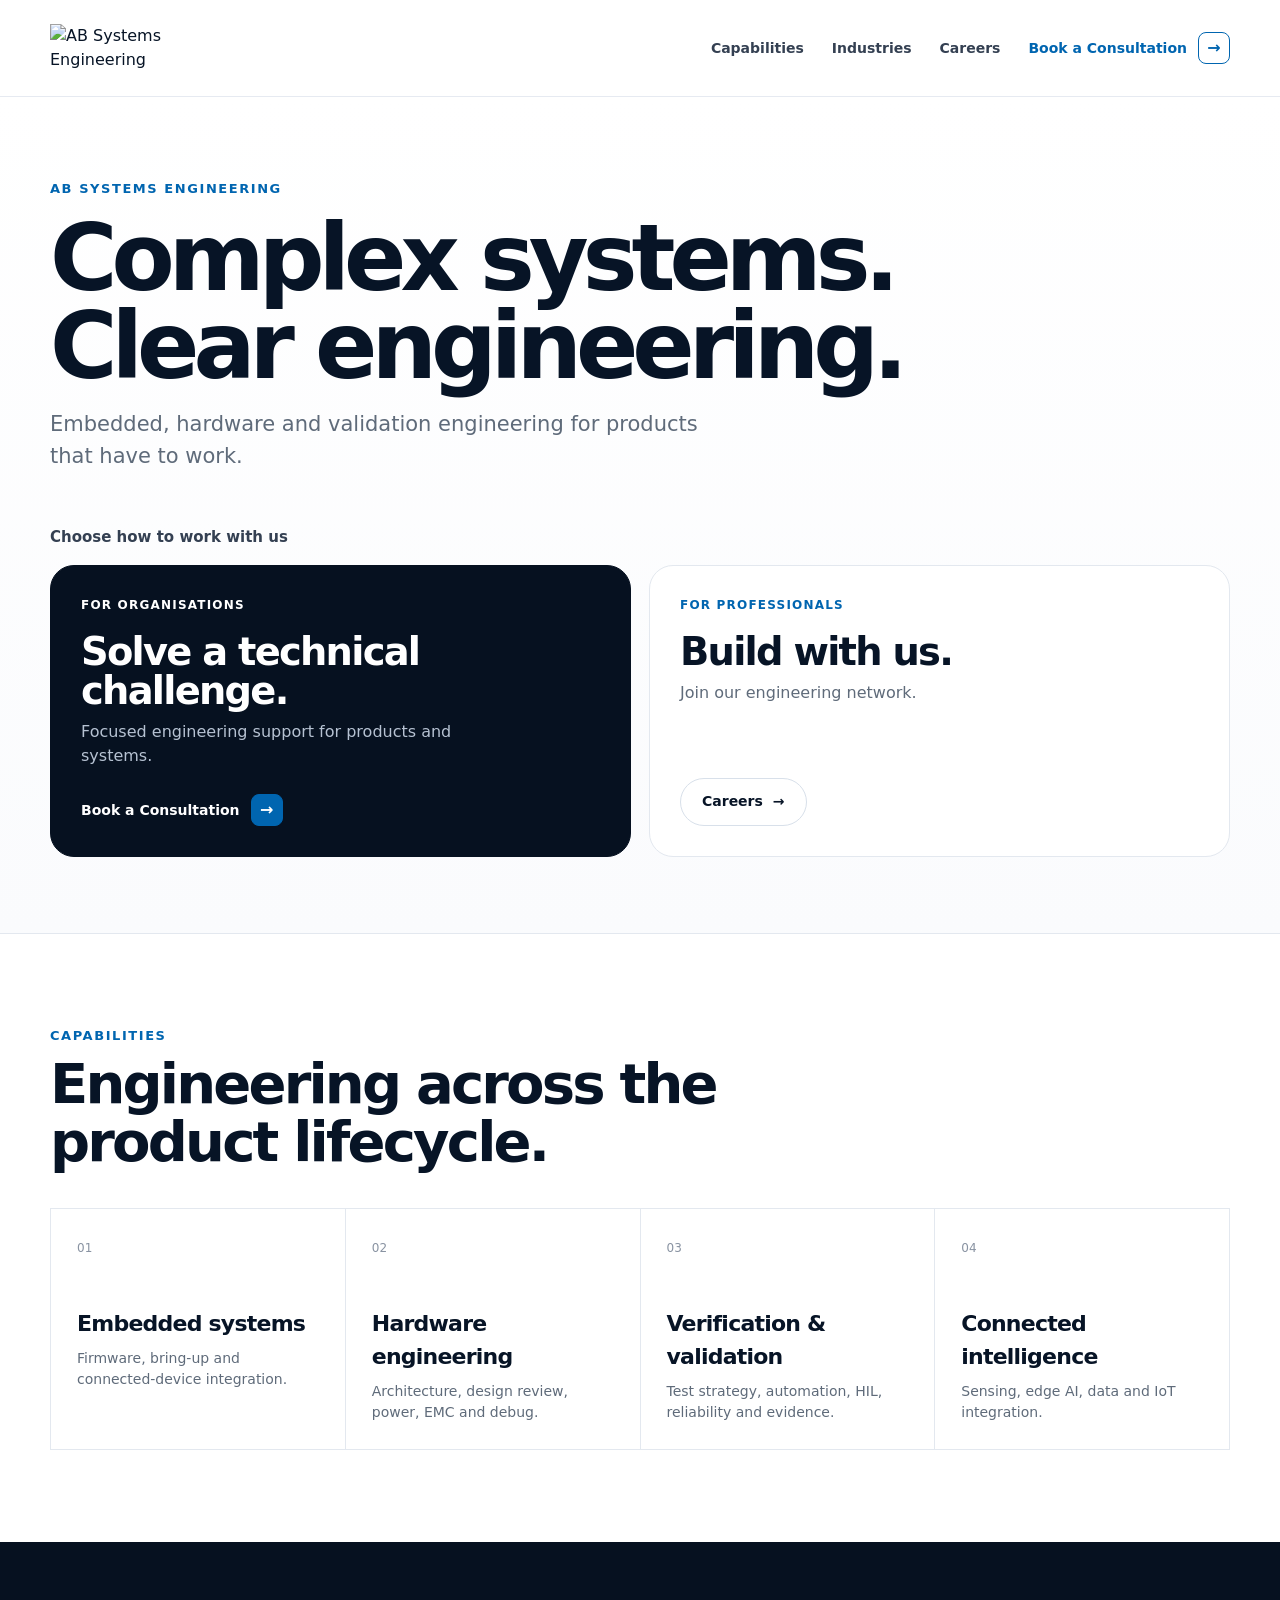
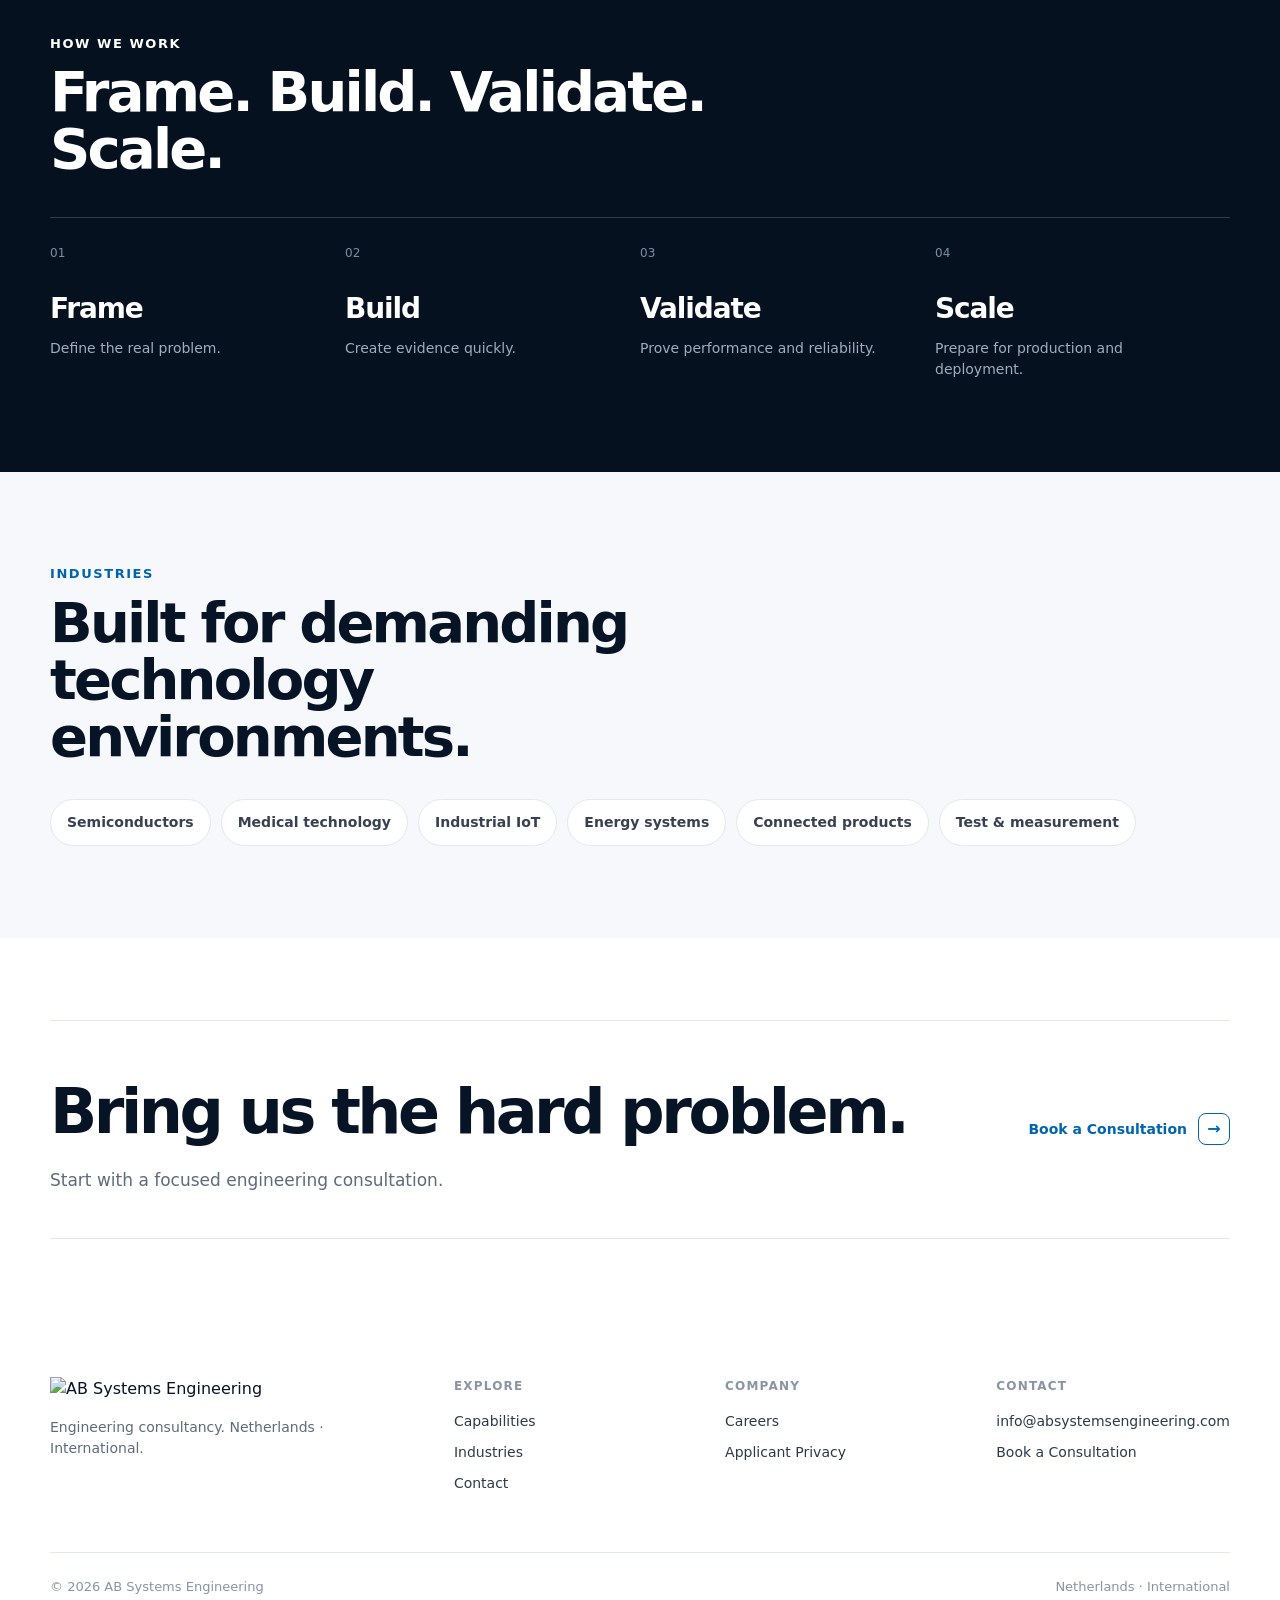
==== public/index.html @ 6f465a0c "Replace consultation pills with minimal link CTAs" ====
<!doctype html>
<html lang="en">
<head>
  <meta charset="utf-8">
  <meta name="viewport" content="width=device-width, initial-scale=1">
  <title>AB Systems Engineering | Engineering Consultancy</title>
  <meta name="description" content="AB Systems Engineering provides embedded, hardware, validation and connected-system engineering for technology teams and public-sector organisations.">
  <meta name="theme-color" content="#071426">
  <meta property="og:title" content="AB Systems Engineering">
  <meta property="og:description" content="Complex systems. Clear engineering.">
  <meta property="og:type" content="website">
  <meta property="og:image" content="https://absystemsengineering.com/assets/ab-logo-web.png">
  <link rel="icon" type="image/svg+xml" href="/assets/favicon.svg">
  <link rel="icon" type="image/png" sizes="32x32" href="/assets/favicon-32.png">
  <link rel="icon" type="image/png" sizes="16x16" href="/assets/favicon-16.png">
  <link rel="apple-touch-icon" href="/assets/apple-touch-icon.png">
  <style>
    :root{--ink:#071426;--muted:#5f6b7a;--line:#e3e8ef;--soft:#f6f8fb;--white:#fff;--blue:#0065b0;--navy:#061120;--radius:24px}
    *{box-sizing:border-box}html{scroll-behavior:smooth}body{margin:0;color:var(--ink);background:var(--white);font-family:Inter,ui-sans-serif,system-ui,-apple-system,BlinkMacSystemFont,"Segoe UI",sans-serif;line-height:1.5;-webkit-font-smoothing:antialiased}a{color:inherit;text-decoration:none}.container{width:min(1180px,calc(100% - 44px));margin:0 auto}
    header{position:sticky;top:0;z-index:50;background:rgba(255,255,255,.94);backdrop-filter:blur(18px);border-bottom:1px solid rgba(227,232,239,.88)}nav{min-height:96px;display:flex;align-items:center;justify-content:space-between;gap:28px}.brand{display:flex;align-items:center}.brand-logo{display:block;width:186px;height:auto}.navlinks{display:flex;align-items:center;gap:28px;font-size:14px;font-weight:650;color:#344052}.navlinks>a:hover{color:var(--blue)}
    .button{appearance:none;display:inline-flex;align-items:center;justify-content:center;gap:10px;min-height:48px;padding:0 21px;border:1px solid transparent;border-radius:999px;font-size:14px;font-weight:750;cursor:pointer;transition:transform .18s ease,background .18s ease,border-color .18s ease,color .18s ease}.button:hover{transform:translateY(-1px)}.button-secondary{color:var(--ink);background:#fff;border-color:#d8e0ea}.button-secondary:hover{border-color:#aebdce;background:#fafbfd}
    .consult-link{display:inline-flex;align-items:center;gap:11px;color:var(--blue);font-size:14px;font-weight:800;line-height:1;transition:color .18s ease}.consult-arrow{display:inline-grid;place-items:center;width:32px;height:32px;border:1px solid var(--blue);border-radius:8px;color:var(--blue);font-size:16px;transition:transform .18s ease,background .18s ease,color .18s ease}.consult-link:hover .consult-arrow{transform:translateX(2px);background:var(--blue);color:#fff}.consult-nav{color:var(--blue)!important}.dark .consult-link{color:#fff}.dark .consult-arrow{background:var(--blue);color:#fff;border-color:var(--blue)}
    .hero{padding:82px 0 76px;background:linear-gradient(180deg,#fff 0%,#fafbfd 100%);border-bottom:1px solid var(--line)}.hero-copy{max-width:930px}.eyebrow{font-size:13px;font-weight:800;letter-spacing:.12em;text-transform:uppercase;color:var(--blue)}h1{margin:16px 0 18px;max-width:920px;font-size:clamp(54px,8vw,92px);line-height:.96;letter-spacing:-.065em}.lead{max-width:690px;margin:0;color:var(--muted);font-size:clamp(18px,2vw,21px)}
    .choose{margin-top:54px}.choose-label{margin-bottom:16px;font-size:15px;font-weight:800;color:#344052}.path-grid{display:grid;grid-template-columns:1fr 1fr;gap:18px}.path-card{min-height:258px;padding:30px;border:1px solid var(--line);border-radius:var(--radius);background:#fff;display:flex;flex-direction:column}.path-card.dark{color:#fff;background:var(--navy);border-color:var(--navy)}.path-kicker{font-size:12px;font-weight:800;letter-spacing:.1em;text-transform:uppercase;color:var(--blue)}.dark .path-kicker{color:#fff}.path-card h2{margin:18px 0 10px;font-size:clamp(29px,3vw,40px);line-height:1.02;letter-spacing:-.045em}.path-card p{max-width:430px;margin:0 0 26px;color:var(--muted);font-size:16px}.dark p{color:#b6c2d2}.path-actions{margin-top:auto}
    section{padding:92px 0}.section-head{display:flex;justify-content:space-between;gap:40px;align-items:end;margin-bottom:38px}.section-label{font-size:13px;font-weight:800;letter-spacing:.12em;text-transform:uppercase;color:var(--blue)}.section-title{max-width:720px;margin:10px 0 0;font-size:clamp(36px,5vw,56px);line-height:1.02;letter-spacing:-.05em}.cap-grid{display:grid;grid-template-columns:repeat(4,1fr);border-top:1px solid var(--line);border-left:1px solid var(--line)}.cap{min-height:210px;padding:26px;border-right:1px solid var(--line);border-bottom:1px solid var(--line)}.cap-no{font-size:12px;color:#8993a2}.cap h3{margin:48px 0 8px;font-size:22px;letter-spacing:-.035em}.cap p{margin:0;color:var(--muted);font-size:14px}
    .process{background:var(--navy);color:#fff}.process .section-label{color:#fff}.process-line{display:grid;grid-template-columns:repeat(4,1fr);margin-top:40px;border-top:1px solid rgba(255,255,255,.18)}.process-step{padding:26px 22px 0 0}.process-step span{display:block;color:#7c8ca1;font-size:12px;margin-bottom:26px}.process-step strong{display:block;font-size:28px;letter-spacing:-.04em}.process-step p{margin:8px 0 0;color:#9eadbf;font-size:14px}.industries{background:var(--soft)}.industry-row{display:flex;flex-wrap:wrap;gap:10px;margin-top:34px}.industry{padding:12px 16px;border:1px solid var(--line);border-radius:999px;background:#fff;font-size:14px;font-weight:700;color:#374151}
    .cta{padding:82px 0}.cta-box{display:flex;justify-content:space-between;align-items:center;gap:40px;padding:44px 0;border-top:1px solid var(--line);border-bottom:1px solid var(--line)}.cta-box h2{margin:0;font-size:clamp(38px,5vw,62px);letter-spacing:-.055em}.cta-box p{margin:10px 0 0;color:var(--muted);font-size:17px}
    footer{padding:56px 0 36px}.footer-grid{display:grid;grid-template-columns:1.6fr repeat(3,1fr);gap:50px}.footer-brand img{width:176px;height:auto}.footer-brand p{max-width:310px;margin:16px 0 0;color:var(--muted);font-size:14px}.footer-col h3{margin:0 0 16px;font-size:12px;letter-spacing:.1em;text-transform:uppercase;color:#8a94a3}.footer-col a{display:block;width:max-content;margin:10px 0;color:#2e3949;font-size:14px}.footer-col a:hover{color:var(--blue)}.footer-bottom{display:flex;justify-content:space-between;gap:20px;flex-wrap:wrap;margin-top:48px;padding-top:24px;border-top:1px solid var(--line);color:#8a94a3;font-size:13px}
    @media(max-width:900px){.navlinks>a:not(.consult-nav){display:none}.hero{padding-top:64px}.path-grid,.cap-grid,.process-line,.footer-grid{grid-template-columns:1fr 1fr}.cap-grid{border-left:0}.cap{border-left:1px solid var(--line)}.cta-box{align-items:flex-start;flex-direction:column}.footer-grid{gap:34px}}
    @media(max-width:620px){.container{width:min(100% - 26px,1180px)}nav{min-height:82px}.brand-logo{width:154px}.consult-nav{font-size:12px}.consult-nav .consult-arrow{width:28px;height:28px;font-size:14px}.hero{padding:52px 0 58px}h1{font-size:52px}.choose{margin-top:40px}.path-grid,.cap-grid,.process-line,.footer-grid{grid-template-columns:1fr}.path-card{min-height:220px}.cap h3{margin-top:34px}.process-step{padding-bottom:26px;border-bottom:1px solid rgba(255,255,255,.12)}section{padding:70px 0}.cta{padding:62px 0}.button{width:100%}.footer-grid{gap:28px}.footer-bottom{margin-top:34px}}
    @media(prefers-reduced-motion:reduce){html{scroll-behavior:auto}*,*::before,*::after{transition:none!important}}
  </style>
</head>
<body>
<header>
  <nav class="container" aria-label="Primary navigation">
    <a class="brand" href="#top" aria-label="AB Systems Engineering home"><img class="brand-logo" src="/assets/ab-systems-engineering-logo.svg" alt="AB Systems Engineering"></a>
    <div class="navlinks"><a href="#capabilities">Capabilities</a><a href="#industries">Industries</a><a href="/careers/">Careers</a><a class="consult-link consult-nav" href="https://calendar.google.com/calendar/appointments/schedules/AcZssZ2g-VECLRk49Ntu7JBQC6dBl3aFF4do2EPfmo5kvElZtPKDEE5jALPYyBqP4YDxmiGmeCvr-DSj?gv=true" target="_blank" rel="noopener">Book a Consultation <span class="consult-arrow" aria-hidden="true">→</span></a></div>
  </nav>
</header>
<main id="top">
  <section class="hero">
    <div class="container">
      <div class="hero-copy"><div class="eyebrow">AB Systems Engineering</div><h1>Complex systems.<br>Clear engineering.</h1><p class="lead">Embedded, hardware and validation engineering for products that have to work.</p></div>
      <div class="choose" aria-labelledby="choose-title">
        <div class="choose-label" id="choose-title">Choose how to work with us</div>
        <div class="path-grid">
          <article class="path-card dark"><span class="path-kicker">For organisations</span><h2>Solve a technical challenge.</h2><p>Focused engineering support for products and systems.</p><div class="path-actions"><a class="consult-link" href="https://calendar.google.com/calendar/appointments/schedules/AcZssZ2g-VECLRk49Ntu7JBQC6dBl3aFF4do2EPfmo5kvElZtPKDEE5jALPYyBqP4YDxmiGmeCvr-DSj?gv=true" target="_blank" rel="noopener">Book a Consultation <span class="consult-arrow" aria-hidden="true">→</span></a></div></article>
          <article class="path-card"><span class="path-kicker">For professionals</span><h2>Build with us.</h2><p>Join our engineering network.</p><div class="path-actions"><a class="button button-secondary" href="/careers/">Careers <span aria-hidden="true">→</span></a></div></article>
        </div>
      </div>
    </div>
  </section>
  <section id="capabilities"><div class="container"><div class="section-head"><div><div class="section-label">Capabilities</div><h2 class="section-title">Engineering across the product lifecycle.</h2></div></div><div class="cap-grid"><article class="cap"><span class="cap-no">01</span><h3>Embedded systems</h3><p>Firmware, bring-up and connected-device integration.</p></article><article class="cap"><span class="cap-no">02</span><h3>Hardware engineering</h3><p>Architecture, design review, power, EMC and debug.</p></article><article class="cap"><span class="cap-no">03</span><h3>Verification &amp; validation</h3><p>Test strategy, automation, HIL, reliability and evidence.</p></article><article class="cap"><span class="cap-no">04</span><h3>Connected intelligence</h3><p>Sensing, edge AI, data and IoT integration.</p></article></div></div></section>
  <section class="process" id="approach"><div class="container"><div class="section-label">How we work</div><h2 class="section-title">Frame. Build. Validate. Scale.</h2><div class="process-line"><div class="process-step"><span>01</span><strong>Frame</strong><p>Define the real problem.</p></div><div class="process-step"><span>02</span><strong>Build</strong><p>Create evidence quickly.</p></div><div class="process-step"><span>03</span><strong>Validate</strong><p>Prove performance and reliability.</p></div><div class="process-step"><span>04</span><strong>Scale</strong><p>Prepare for production and deployment.</p></div></div></div></section>
  <section class="industries" id="industries"><div class="container"><div class="section-label">Industries</div><h2 class="section-title">Built for demanding technology environments.</h2><div class="industry-row"><span class="industry">Semiconductors</span><span class="industry">Medical technology</span><span class="industry">Industrial IoT</span><span class="industry">Energy systems</span><span class="industry">Connected products</span><span class="industry">Test &amp; measurement</span></div></div></section>
  <section class="cta" id="contact"><div class="container"><div class="cta-box"><div><h2>Bring us the hard problem.</h2><p>Start with a focused engineering consultation.</p></div><a class="consult-link" href="https://calendar.google.com/calendar/appointments/schedules/AcZssZ2g-VECLRk49Ntu7JBQC6dBl3aFF4do2EPfmo5kvElZtPKDEE5jALPYyBqP4YDxmiGmeCvr-DSj?gv=true" target="_blank" rel="noopener">Book a Consultation <span class="consult-arrow" aria-hidden="true">→</span></a></div></div></section>
</main>
<footer><div class="container"><div class="footer-grid"><div class="footer-brand"><img src="/assets/ab-systems-engineering-logo.svg" alt="AB Systems Engineering"><p>Engineering consultancy. Netherlands · International.</p></div><div class="footer-col"><h3>Explore</h3><a href="#capabilities">Capabilities</a><a href="#industries">Industries</a><a href="#contact">Contact</a></div><div class="footer-col"><h3>Company</h3><a href="/careers/">Careers</a><a href="/privacy/">Applicant Privacy</a></div><div class="footer-col"><h3>Contact</h3><a href="mailto:info@absystemsengineering.com">info@absystemsengineering.com</a><a href="https://calendar.google.com/calendar/appointments/schedules/AcZssZ2g-VECLRk49Ntu7JBQC6dBl3aFF4do2EPfmo5kvElZtPKDEE5jALPYyBqP4YDxmiGmeCvr-DSj?gv=true" target="_blank" rel="noopener">Book a Consultation</a></div></div><div class="footer-bottom"><span>© <span id="year"></span> AB Systems Engineering</span><span>Netherlands · International</span></div></div></footer>
<script>document.getElementById("year").textContent=new Date().getFullYear();</script>
</body>
</html>
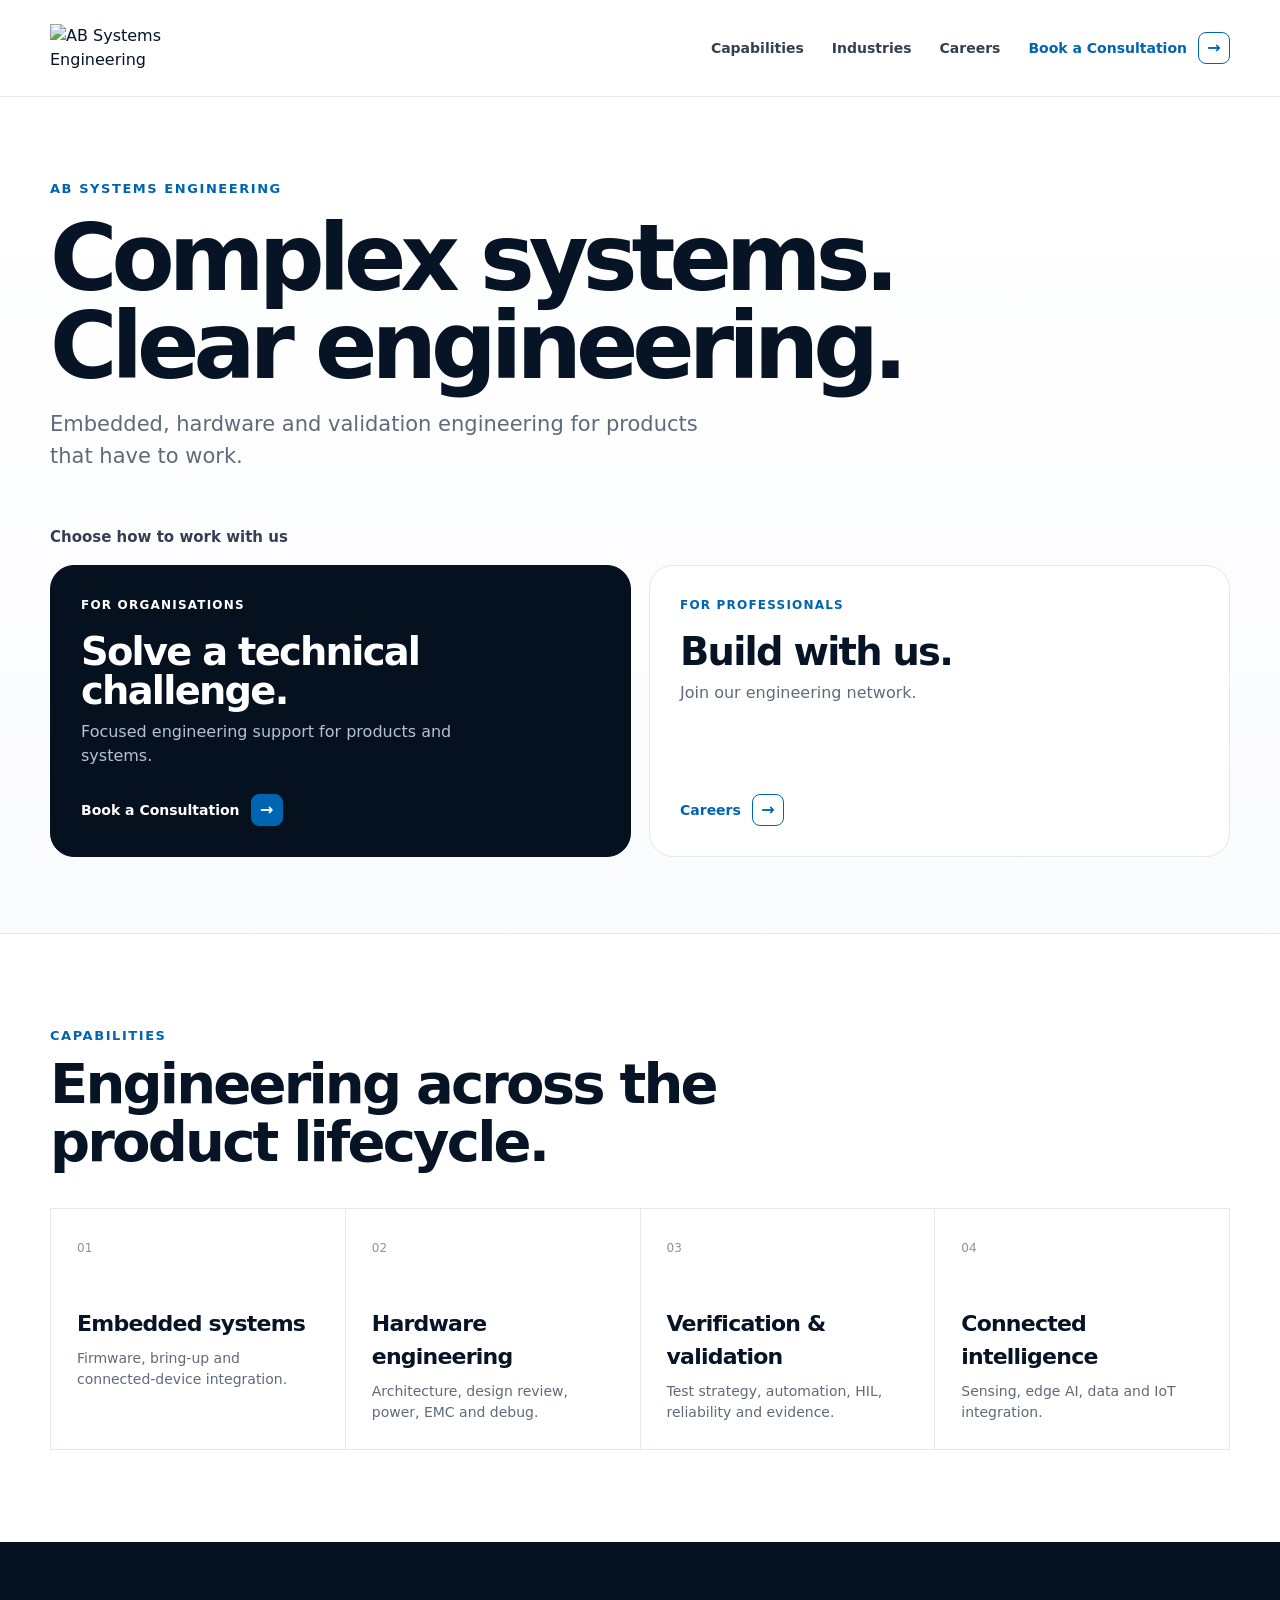
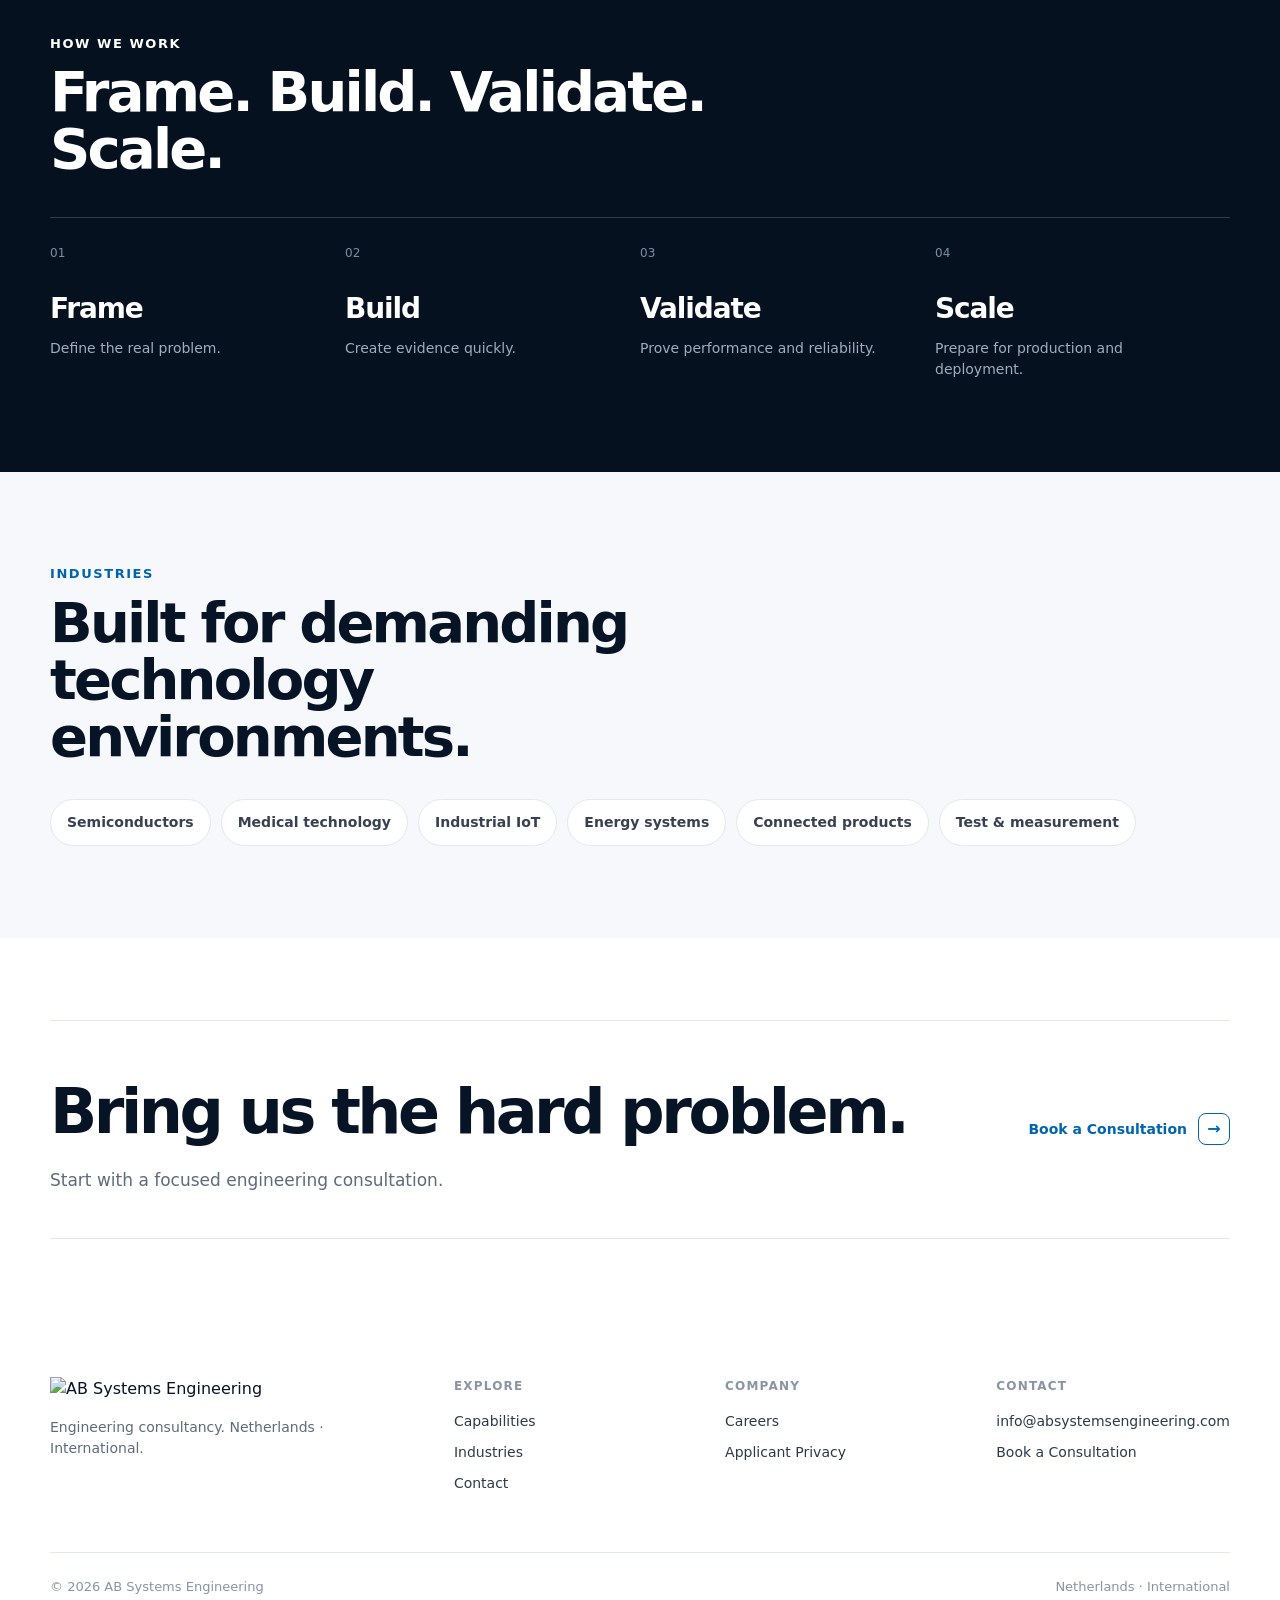
==== commit 271aa593: "Match Careers CTA to minimal consultation style" ====
--- a/public/index.html
+++ b/public/index.html
@@ -18,7 +18,6 @@
     :root{--ink:#071426;--muted:#5f6b7a;--line:#e3e8ef;--soft:#f6f8fb;--white:#fff;--blue:#0065b0;--navy:#061120;--radius:24px}
     *{box-sizing:border-box}html{scroll-behavior:smooth}body{margin:0;color:var(--ink);background:var(--white);font-family:Inter,ui-sans-serif,system-ui,-apple-system,BlinkMacSystemFont,"Segoe UI",sans-serif;line-height:1.5;-webkit-font-smoothing:antialiased}a{color:inherit;text-decoration:none}.container{width:min(1180px,calc(100% - 44px));margin:0 auto}
     header{position:sticky;top:0;z-index:50;background:rgba(255,255,255,.94);backdrop-filter:blur(18px);border-bottom:1px solid rgba(227,232,239,.88)}nav{min-height:96px;display:flex;align-items:center;justify-content:space-between;gap:28px}.brand{display:flex;align-items:center}.brand-logo{display:block;width:186px;height:auto}.navlinks{display:flex;align-items:center;gap:28px;font-size:14px;font-weight:650;color:#344052}.navlinks>a:hover{color:var(--blue)}
-    .button{appearance:none;display:inline-flex;align-items:center;justify-content:center;gap:10px;min-height:48px;padding:0 21px;border:1px solid transparent;border-radius:999px;font-size:14px;font-weight:750;cursor:pointer;transition:transform .18s ease,background .18s ease,border-color .18s ease,color .18s ease}.button:hover{transform:translateY(-1px)}.button-secondary{color:var(--ink);background:#fff;border-color:#d8e0ea}.button-secondary:hover{border-color:#aebdce;background:#fafbfd}
     .consult-link{display:inline-flex;align-items:center;gap:11px;color:var(--blue);font-size:14px;font-weight:800;line-height:1;transition:color .18s ease}.consult-arrow{display:inline-grid;place-items:center;width:32px;height:32px;border:1px solid var(--blue);border-radius:8px;color:var(--blue);font-size:16px;transition:transform .18s ease,background .18s ease,color .18s ease}.consult-link:hover .consult-arrow{transform:translateX(2px);background:var(--blue);color:#fff}.consult-nav{color:var(--blue)!important}.dark .consult-link{color:#fff}.dark .consult-arrow{background:var(--blue);color:#fff;border-color:var(--blue)}
     .hero{padding:82px 0 76px;background:linear-gradient(180deg,#fff 0%,#fafbfd 100%);border-bottom:1px solid var(--line)}.hero-copy{max-width:930px}.eyebrow{font-size:13px;font-weight:800;letter-spacing:.12em;text-transform:uppercase;color:var(--blue)}h1{margin:16px 0 18px;max-width:920px;font-size:clamp(54px,8vw,92px);line-height:.96;letter-spacing:-.065em}.lead{max-width:690px;margin:0;color:var(--muted);font-size:clamp(18px,2vw,21px)}
     .choose{margin-top:54px}.choose-label{margin-bottom:16px;font-size:15px;font-weight:800;color:#344052}.path-grid{display:grid;grid-template-columns:1fr 1fr;gap:18px}.path-card{min-height:258px;padding:30px;border:1px solid var(--line);border-radius:var(--radius);background:#fff;display:flex;flex-direction:column}.path-card.dark{color:#fff;background:var(--navy);border-color:var(--navy)}.path-kicker{font-size:12px;font-weight:800;letter-spacing:.1em;text-transform:uppercase;color:var(--blue)}.dark .path-kicker{color:#fff}.path-card h2{margin:18px 0 10px;font-size:clamp(29px,3vw,40px);line-height:1.02;letter-spacing:-.045em}.path-card p{max-width:430px;margin:0 0 26px;color:var(--muted);font-size:16px}.dark p{color:#b6c2d2}.path-actions{margin-top:auto}
@@ -27,7 +26,7 @@
     .cta{padding:82px 0}.cta-box{display:flex;justify-content:space-between;align-items:center;gap:40px;padding:44px 0;border-top:1px solid var(--line);border-bottom:1px solid var(--line)}.cta-box h2{margin:0;font-size:clamp(38px,5vw,62px);letter-spacing:-.055em}.cta-box p{margin:10px 0 0;color:var(--muted);font-size:17px}
     footer{padding:56px 0 36px}.footer-grid{display:grid;grid-template-columns:1.6fr repeat(3,1fr);gap:50px}.footer-brand img{width:176px;height:auto}.footer-brand p{max-width:310px;margin:16px 0 0;color:var(--muted);font-size:14px}.footer-col h3{margin:0 0 16px;font-size:12px;letter-spacing:.1em;text-transform:uppercase;color:#8a94a3}.footer-col a{display:block;width:max-content;margin:10px 0;color:#2e3949;font-size:14px}.footer-col a:hover{color:var(--blue)}.footer-bottom{display:flex;justify-content:space-between;gap:20px;flex-wrap:wrap;margin-top:48px;padding-top:24px;border-top:1px solid var(--line);color:#8a94a3;font-size:13px}
     @media(max-width:900px){.navlinks>a:not(.consult-nav){display:none}.hero{padding-top:64px}.path-grid,.cap-grid,.process-line,.footer-grid{grid-template-columns:1fr 1fr}.cap-grid{border-left:0}.cap{border-left:1px solid var(--line)}.cta-box{align-items:flex-start;flex-direction:column}.footer-grid{gap:34px}}
-    @media(max-width:620px){.container{width:min(100% - 26px,1180px)}nav{min-height:82px}.brand-logo{width:154px}.consult-nav{font-size:12px}.consult-nav .consult-arrow{width:28px;height:28px;font-size:14px}.hero{padding:52px 0 58px}h1{font-size:52px}.choose{margin-top:40px}.path-grid,.cap-grid,.process-line,.footer-grid{grid-template-columns:1fr}.path-card{min-height:220px}.cap h3{margin-top:34px}.process-step{padding-bottom:26px;border-bottom:1px solid rgba(255,255,255,.12)}section{padding:70px 0}.cta{padding:62px 0}.button{width:100%}.footer-grid{gap:28px}.footer-bottom{margin-top:34px}}
+    @media(max-width:620px){.container{width:min(100% - 26px,1180px)}nav{min-height:82px}.brand-logo{width:154px}.consult-nav{font-size:12px}.consult-nav .consult-arrow{width:28px;height:28px;font-size:14px}.hero{padding:52px 0 58px}h1{font-size:52px}.choose{margin-top:40px}.path-grid,.cap-grid,.process-line,.footer-grid{grid-template-columns:1fr}.path-card{min-height:220px}.cap h3{margin-top:34px}.process-step{padding-bottom:26px;border-bottom:1px solid rgba(255,255,255,.12)}section{padding:70px 0}.cta{padding:62px 0}.footer-grid{gap:28px}.footer-bottom{margin-top:34px}}
     @media(prefers-reduced-motion:reduce){html{scroll-behavior:auto}*,*::before,*::after{transition:none!important}}
   </style>
 </head>
@@ -46,7 +45,7 @@
         <div class="choose-label" id="choose-title">Choose how to work with us</div>
         <div class="path-grid">
           <article class="path-card dark"><span class="path-kicker">For organisations</span><h2>Solve a technical challenge.</h2><p>Focused engineering support for products and systems.</p><div class="path-actions"><a class="consult-link" href="https://calendar.google.com/calendar/appointments/schedules/AcZssZ2g-VECLRk49Ntu7JBQC6dBl3aFF4do2EPfmo5kvElZtPKDEE5jALPYyBqP4YDxmiGmeCvr-DSj?gv=true" target="_blank" rel="noopener">Book a Consultation <span class="consult-arrow" aria-hidden="true">→</span></a></div></article>
-          <article class="path-card"><span class="path-kicker">For professionals</span><h2>Build with us.</h2><p>Join our engineering network.</p><div class="path-actions"><a class="button button-secondary" href="/careers/">Careers <span aria-hidden="true">→</span></a></div></article>
+          <article class="path-card"><span class="path-kicker">For professionals</span><h2>Build with us.</h2><p>Join our engineering network.</p><div class="path-actions"><a class="consult-link" href="/careers/">Careers <span class="consult-arrow" aria-hidden="true">→</span></a></div></article>
         </div>
       </div>
     </div>
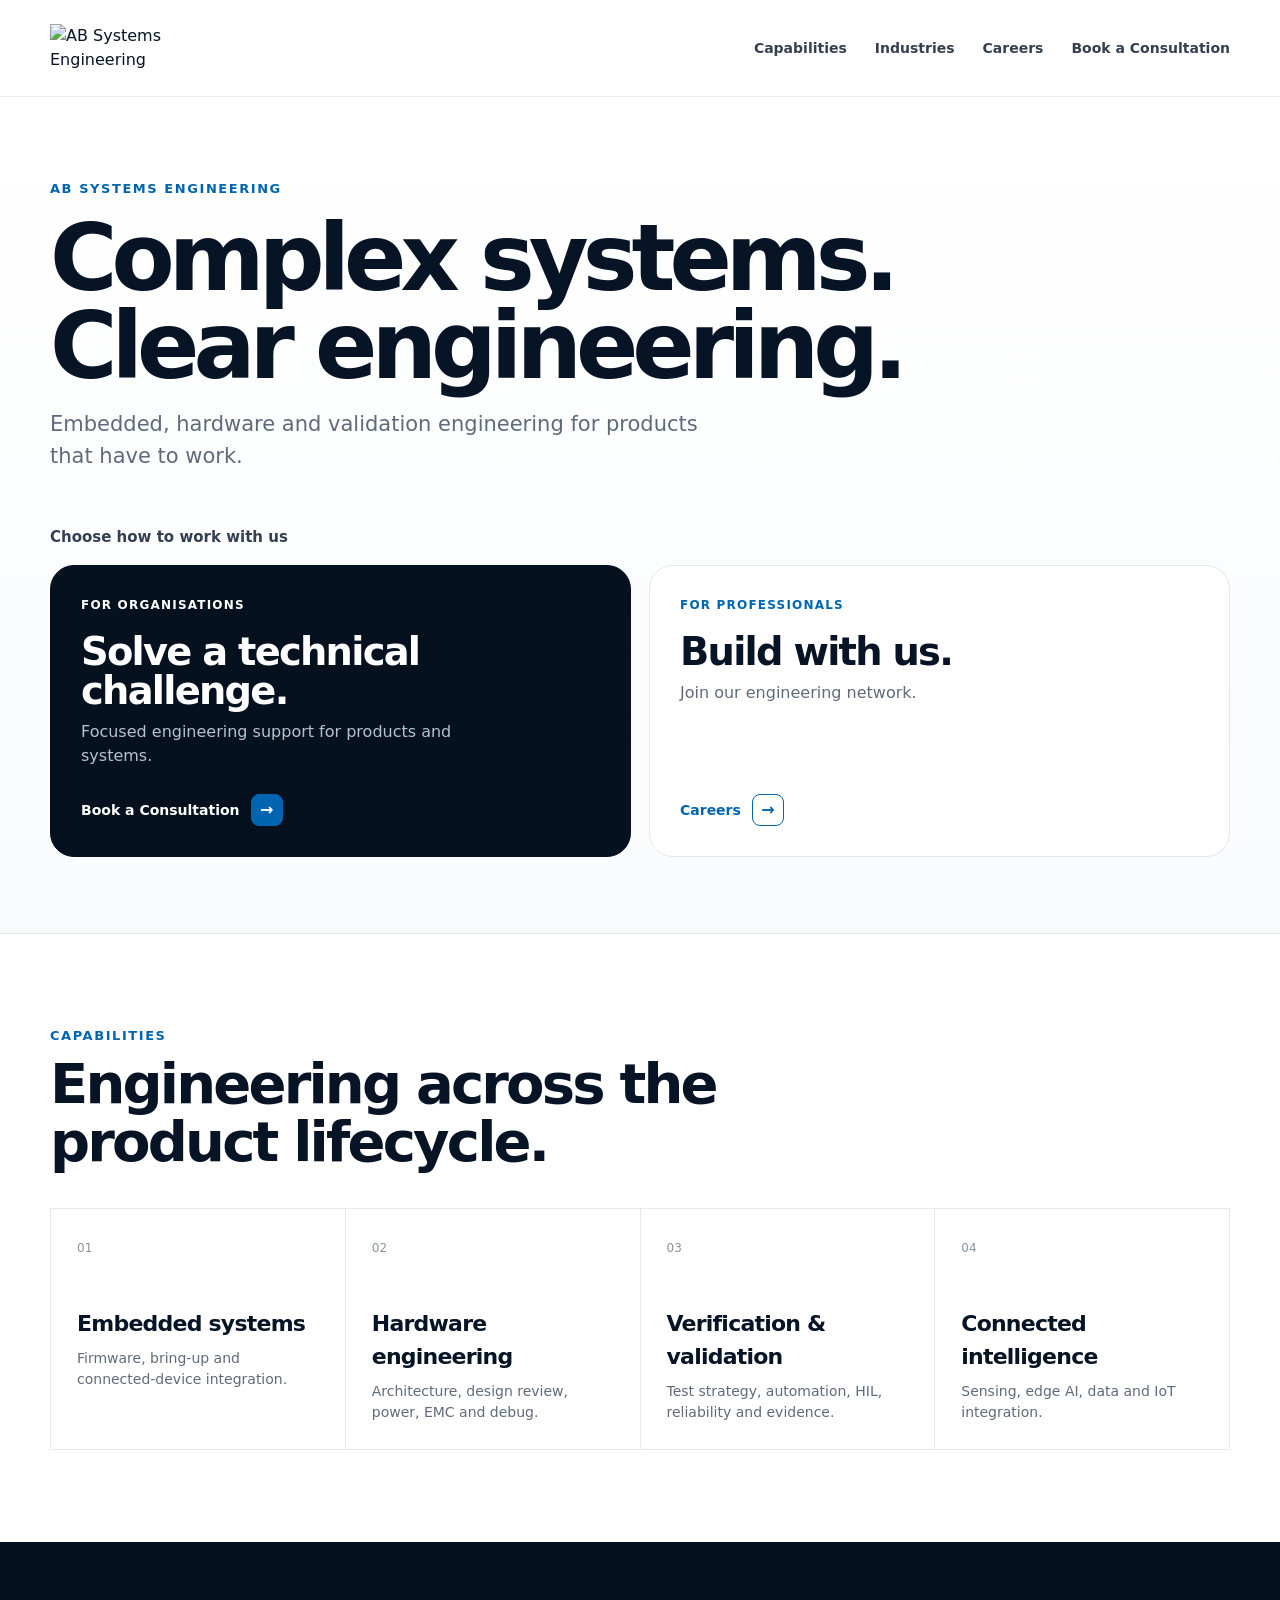
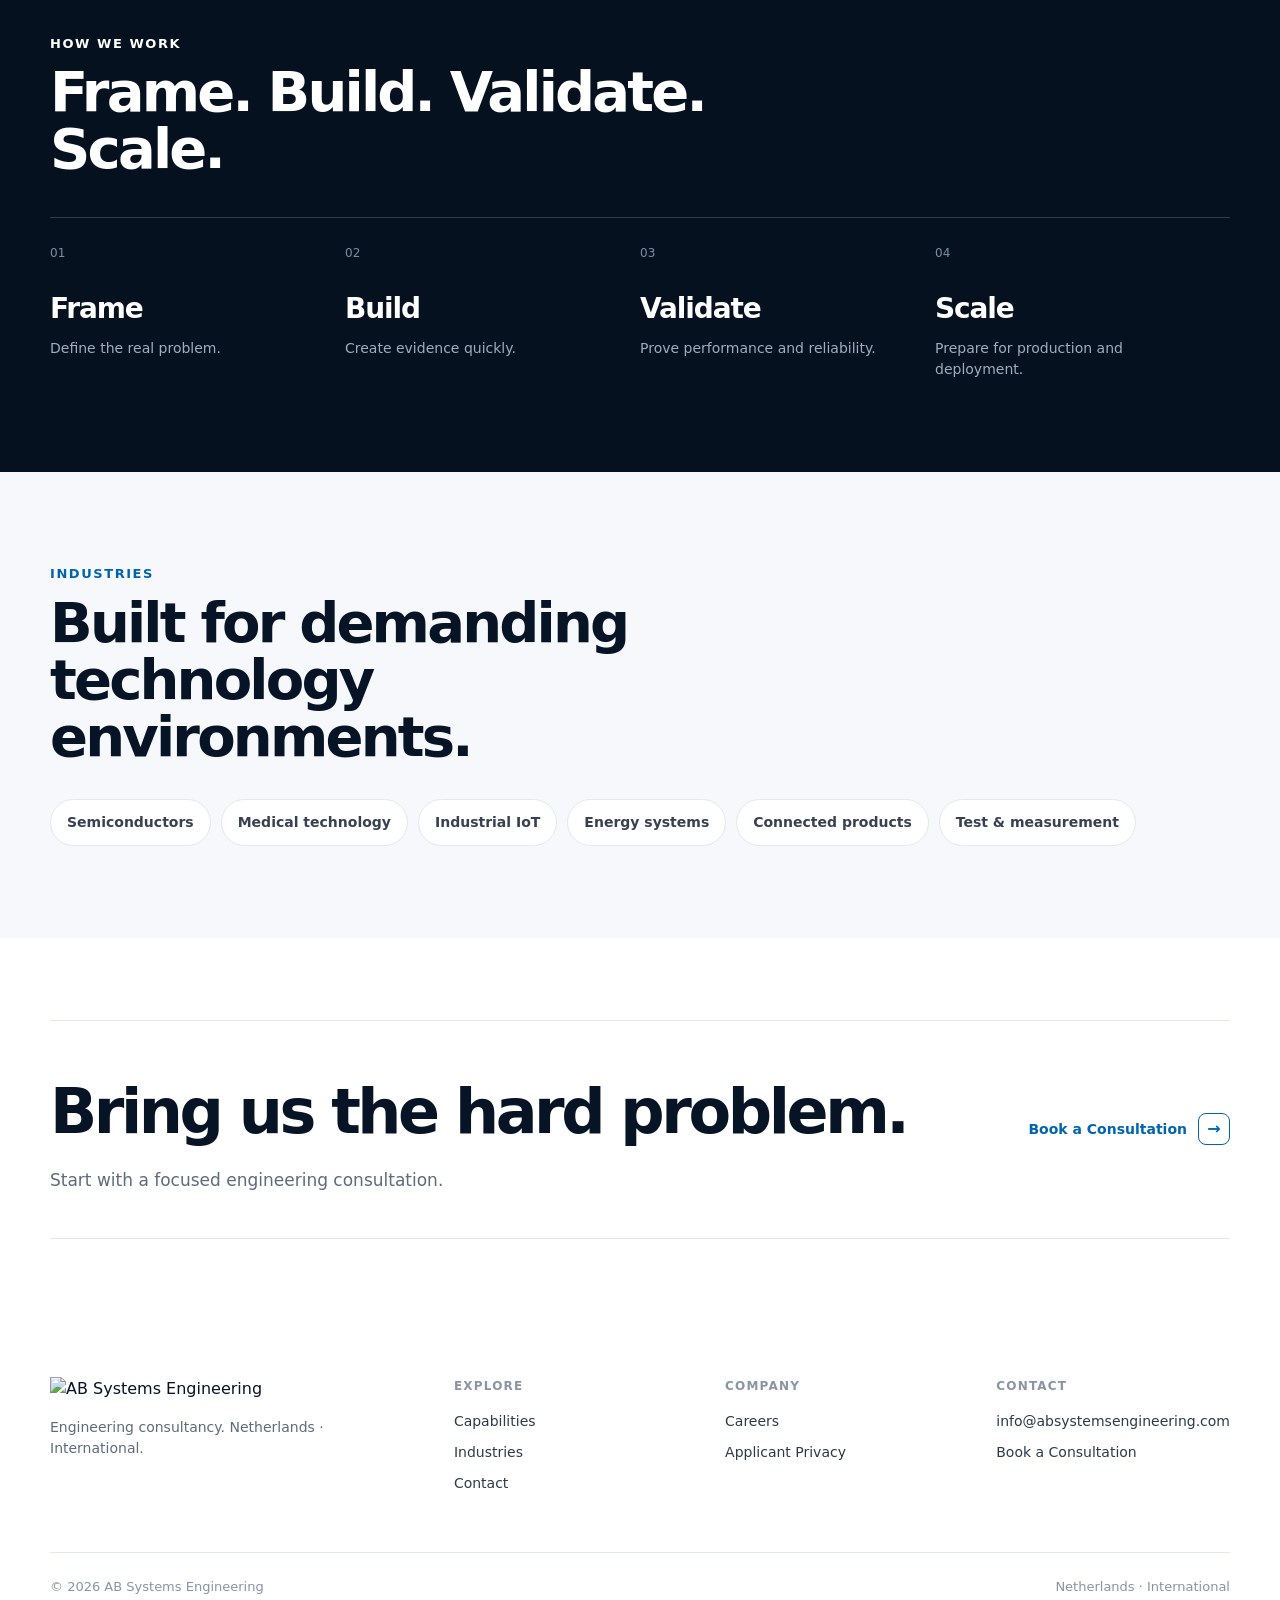
==== commit bd1f612a: "Make top navigation visually homogeneous" ====
--- a/public/index.html
+++ b/public/index.html
@@ -17,16 +17,16 @@
   <style>
     :root{--ink:#071426;--muted:#5f6b7a;--line:#e3e8ef;--soft:#f6f8fb;--white:#fff;--blue:#0065b0;--navy:#061120;--radius:24px}
     *{box-sizing:border-box}html{scroll-behavior:smooth}body{margin:0;color:var(--ink);background:var(--white);font-family:Inter,ui-sans-serif,system-ui,-apple-system,BlinkMacSystemFont,"Segoe UI",sans-serif;line-height:1.5;-webkit-font-smoothing:antialiased}a{color:inherit;text-decoration:none}.container{width:min(1180px,calc(100% - 44px));margin:0 auto}
-    header{position:sticky;top:0;z-index:50;background:rgba(255,255,255,.94);backdrop-filter:blur(18px);border-bottom:1px solid rgba(227,232,239,.88)}nav{min-height:96px;display:flex;align-items:center;justify-content:space-between;gap:28px}.brand{display:flex;align-items:center}.brand-logo{display:block;width:186px;height:auto}.navlinks{display:flex;align-items:center;gap:28px;font-size:14px;font-weight:650;color:#344052}.navlinks>a:hover{color:var(--blue)}
-    .consult-link{display:inline-flex;align-items:center;gap:11px;color:var(--blue);font-size:14px;font-weight:800;line-height:1;transition:color .18s ease}.consult-arrow{display:inline-grid;place-items:center;width:32px;height:32px;border:1px solid var(--blue);border-radius:8px;color:var(--blue);font-size:16px;transition:transform .18s ease,background .18s ease,color .18s ease}.consult-link:hover .consult-arrow{transform:translateX(2px);background:var(--blue);color:#fff}.consult-nav{color:var(--blue)!important}.dark .consult-link{color:#fff}.dark .consult-arrow{background:var(--blue);color:#fff;border-color:var(--blue)}
+    header{position:sticky;top:0;z-index:50;background:rgba(255,255,255,.94);backdrop-filter:blur(18px);border-bottom:1px solid rgba(227,232,239,.88)}nav{min-height:96px;display:flex;align-items:center;justify-content:space-between;gap:28px}.brand{display:flex;align-items:center}.brand-logo{display:block;width:186px;height:auto}.navlinks{display:flex;align-items:center;gap:28px}.navlinks>a{position:relative;display:inline-flex;align-items:center;min-height:38px;color:#344052;font-size:14px;font-weight:650;transition:color .18s ease}.navlinks>a::after{content:"";position:absolute;left:0;right:0;bottom:2px;height:1px;background:var(--blue);transform:scaleX(0);transform-origin:left;transition:transform .18s ease}.navlinks>a:hover{color:var(--blue)}.navlinks>a:hover::after{transform:scaleX(1)}
+    .consult-link{display:inline-flex;align-items:center;gap:11px;color:var(--blue);font-size:14px;font-weight:800;line-height:1;transition:color .18s ease}.consult-arrow{display:inline-grid;place-items:center;width:32px;height:32px;border:1px solid var(--blue);border-radius:8px;color:var(--blue);font-size:16px;transition:transform .18s ease,background .18s ease,color .18s ease}.consult-link:hover .consult-arrow{transform:translateX(2px);background:var(--blue);color:#fff}.dark .consult-link{color:#fff}.dark .consult-arrow{background:var(--blue);color:#fff;border-color:var(--blue)}
     .hero{padding:82px 0 76px;background:linear-gradient(180deg,#fff 0%,#fafbfd 100%);border-bottom:1px solid var(--line)}.hero-copy{max-width:930px}.eyebrow{font-size:13px;font-weight:800;letter-spacing:.12em;text-transform:uppercase;color:var(--blue)}h1{margin:16px 0 18px;max-width:920px;font-size:clamp(54px,8vw,92px);line-height:.96;letter-spacing:-.065em}.lead{max-width:690px;margin:0;color:var(--muted);font-size:clamp(18px,2vw,21px)}
     .choose{margin-top:54px}.choose-label{margin-bottom:16px;font-size:15px;font-weight:800;color:#344052}.path-grid{display:grid;grid-template-columns:1fr 1fr;gap:18px}.path-card{min-height:258px;padding:30px;border:1px solid var(--line);border-radius:var(--radius);background:#fff;display:flex;flex-direction:column}.path-card.dark{color:#fff;background:var(--navy);border-color:var(--navy)}.path-kicker{font-size:12px;font-weight:800;letter-spacing:.1em;text-transform:uppercase;color:var(--blue)}.dark .path-kicker{color:#fff}.path-card h2{margin:18px 0 10px;font-size:clamp(29px,3vw,40px);line-height:1.02;letter-spacing:-.045em}.path-card p{max-width:430px;margin:0 0 26px;color:var(--muted);font-size:16px}.dark p{color:#b6c2d2}.path-actions{margin-top:auto}
     section{padding:92px 0}.section-head{display:flex;justify-content:space-between;gap:40px;align-items:end;margin-bottom:38px}.section-label{font-size:13px;font-weight:800;letter-spacing:.12em;text-transform:uppercase;color:var(--blue)}.section-title{max-width:720px;margin:10px 0 0;font-size:clamp(36px,5vw,56px);line-height:1.02;letter-spacing:-.05em}.cap-grid{display:grid;grid-template-columns:repeat(4,1fr);border-top:1px solid var(--line);border-left:1px solid var(--line)}.cap{min-height:210px;padding:26px;border-right:1px solid var(--line);border-bottom:1px solid var(--line)}.cap-no{font-size:12px;color:#8993a2}.cap h3{margin:48px 0 8px;font-size:22px;letter-spacing:-.035em}.cap p{margin:0;color:var(--muted);font-size:14px}
     .process{background:var(--navy);color:#fff}.process .section-label{color:#fff}.process-line{display:grid;grid-template-columns:repeat(4,1fr);margin-top:40px;border-top:1px solid rgba(255,255,255,.18)}.process-step{padding:26px 22px 0 0}.process-step span{display:block;color:#7c8ca1;font-size:12px;margin-bottom:26px}.process-step strong{display:block;font-size:28px;letter-spacing:-.04em}.process-step p{margin:8px 0 0;color:#9eadbf;font-size:14px}.industries{background:var(--soft)}.industry-row{display:flex;flex-wrap:wrap;gap:10px;margin-top:34px}.industry{padding:12px 16px;border:1px solid var(--line);border-radius:999px;background:#fff;font-size:14px;font-weight:700;color:#374151}
     .cta{padding:82px 0}.cta-box{display:flex;justify-content:space-between;align-items:center;gap:40px;padding:44px 0;border-top:1px solid var(--line);border-bottom:1px solid var(--line)}.cta-box h2{margin:0;font-size:clamp(38px,5vw,62px);letter-spacing:-.055em}.cta-box p{margin:10px 0 0;color:var(--muted);font-size:17px}
     footer{padding:56px 0 36px}.footer-grid{display:grid;grid-template-columns:1.6fr repeat(3,1fr);gap:50px}.footer-brand img{width:176px;height:auto}.footer-brand p{max-width:310px;margin:16px 0 0;color:var(--muted);font-size:14px}.footer-col h3{margin:0 0 16px;font-size:12px;letter-spacing:.1em;text-transform:uppercase;color:#8a94a3}.footer-col a{display:block;width:max-content;margin:10px 0;color:#2e3949;font-size:14px}.footer-col a:hover{color:var(--blue)}.footer-bottom{display:flex;justify-content:space-between;gap:20px;flex-wrap:wrap;margin-top:48px;padding-top:24px;border-top:1px solid var(--line);color:#8a94a3;font-size:13px}
-    @media(max-width:900px){.navlinks>a:not(.consult-nav){display:none}.hero{padding-top:64px}.path-grid,.cap-grid,.process-line,.footer-grid{grid-template-columns:1fr 1fr}.cap-grid{border-left:0}.cap{border-left:1px solid var(--line)}.cta-box{align-items:flex-start;flex-direction:column}.footer-grid{gap:34px}}
-    @media(max-width:620px){.container{width:min(100% - 26px,1180px)}nav{min-height:82px}.brand-logo{width:154px}.consult-nav{font-size:12px}.consult-nav .consult-arrow{width:28px;height:28px;font-size:14px}.hero{padding:52px 0 58px}h1{font-size:52px}.choose{margin-top:40px}.path-grid,.cap-grid,.process-line,.footer-grid{grid-template-columns:1fr}.path-card{min-height:220px}.cap h3{margin-top:34px}.process-step{padding-bottom:26px;border-bottom:1px solid rgba(255,255,255,.12)}section{padding:70px 0}.cta{padding:62px 0}.footer-grid{gap:28px}.footer-bottom{margin-top:34px}}
+    @media(max-width:900px){.navlinks{gap:20px}.navlinks>a:not(.nav-priority){display:none}.hero{padding-top:64px}.path-grid,.cap-grid,.process-line,.footer-grid{grid-template-columns:1fr 1fr}.cap-grid{border-left:0}.cap{border-left:1px solid var(--line)}.cta-box{align-items:flex-start;flex-direction:column}.footer-grid{gap:34px}}
+    @media(max-width:620px){.container{width:min(100% - 26px,1180px)}nav{min-height:82px;gap:18px}.brand-logo{width:154px}.navlinks{gap:14px}.navlinks>a{font-size:12px;min-height:34px}.hero{padding:52px 0 58px}h1{font-size:52px}.choose{margin-top:40px}.path-grid,.cap-grid,.process-line,.footer-grid{grid-template-columns:1fr}.path-card{min-height:220px}.cap h3{margin-top:34px}.process-step{padding-bottom:26px;border-bottom:1px solid rgba(255,255,255,.12)}section{padding:70px 0}.cta{padding:62px 0}.footer-grid{gap:28px}.footer-bottom{margin-top:34px}}
     @media(prefers-reduced-motion:reduce){html{scroll-behavior:auto}*,*::before,*::after{transition:none!important}}
   </style>
 </head>
@@ -34,7 +34,7 @@
 <header>
   <nav class="container" aria-label="Primary navigation">
     <a class="brand" href="#top" aria-label="AB Systems Engineering home"><img class="brand-logo" src="/assets/ab-systems-engineering-logo.svg" alt="AB Systems Engineering"></a>
-    <div class="navlinks"><a href="#capabilities">Capabilities</a><a href="#industries">Industries</a><a href="/careers/">Careers</a><a class="consult-link consult-nav" href="https://calendar.google.com/calendar/appointments/schedules/AcZssZ2g-VECLRk49Ntu7JBQC6dBl3aFF4do2EPfmo5kvElZtPKDEE5jALPYyBqP4YDxmiGmeCvr-DSj?gv=true" target="_blank" rel="noopener">Book a Consultation <span class="consult-arrow" aria-hidden="true">→</span></a></div>
+    <div class="navlinks"><a href="#capabilities">Capabilities</a><a href="#industries">Industries</a><a class="nav-priority" href="/careers/">Careers</a><a class="nav-priority" href="https://calendar.google.com/calendar/appointments/schedules/AcZssZ2g-VECLRk49Ntu7JBQC6dBl3aFF4do2EPfmo5kvElZtPKDEE5jALPYyBqP4YDxmiGmeCvr-DSj?gv=true" target="_blank" rel="noopener">Book a Consultation</a></div>
   </nav>
 </header>
 <main id="top">
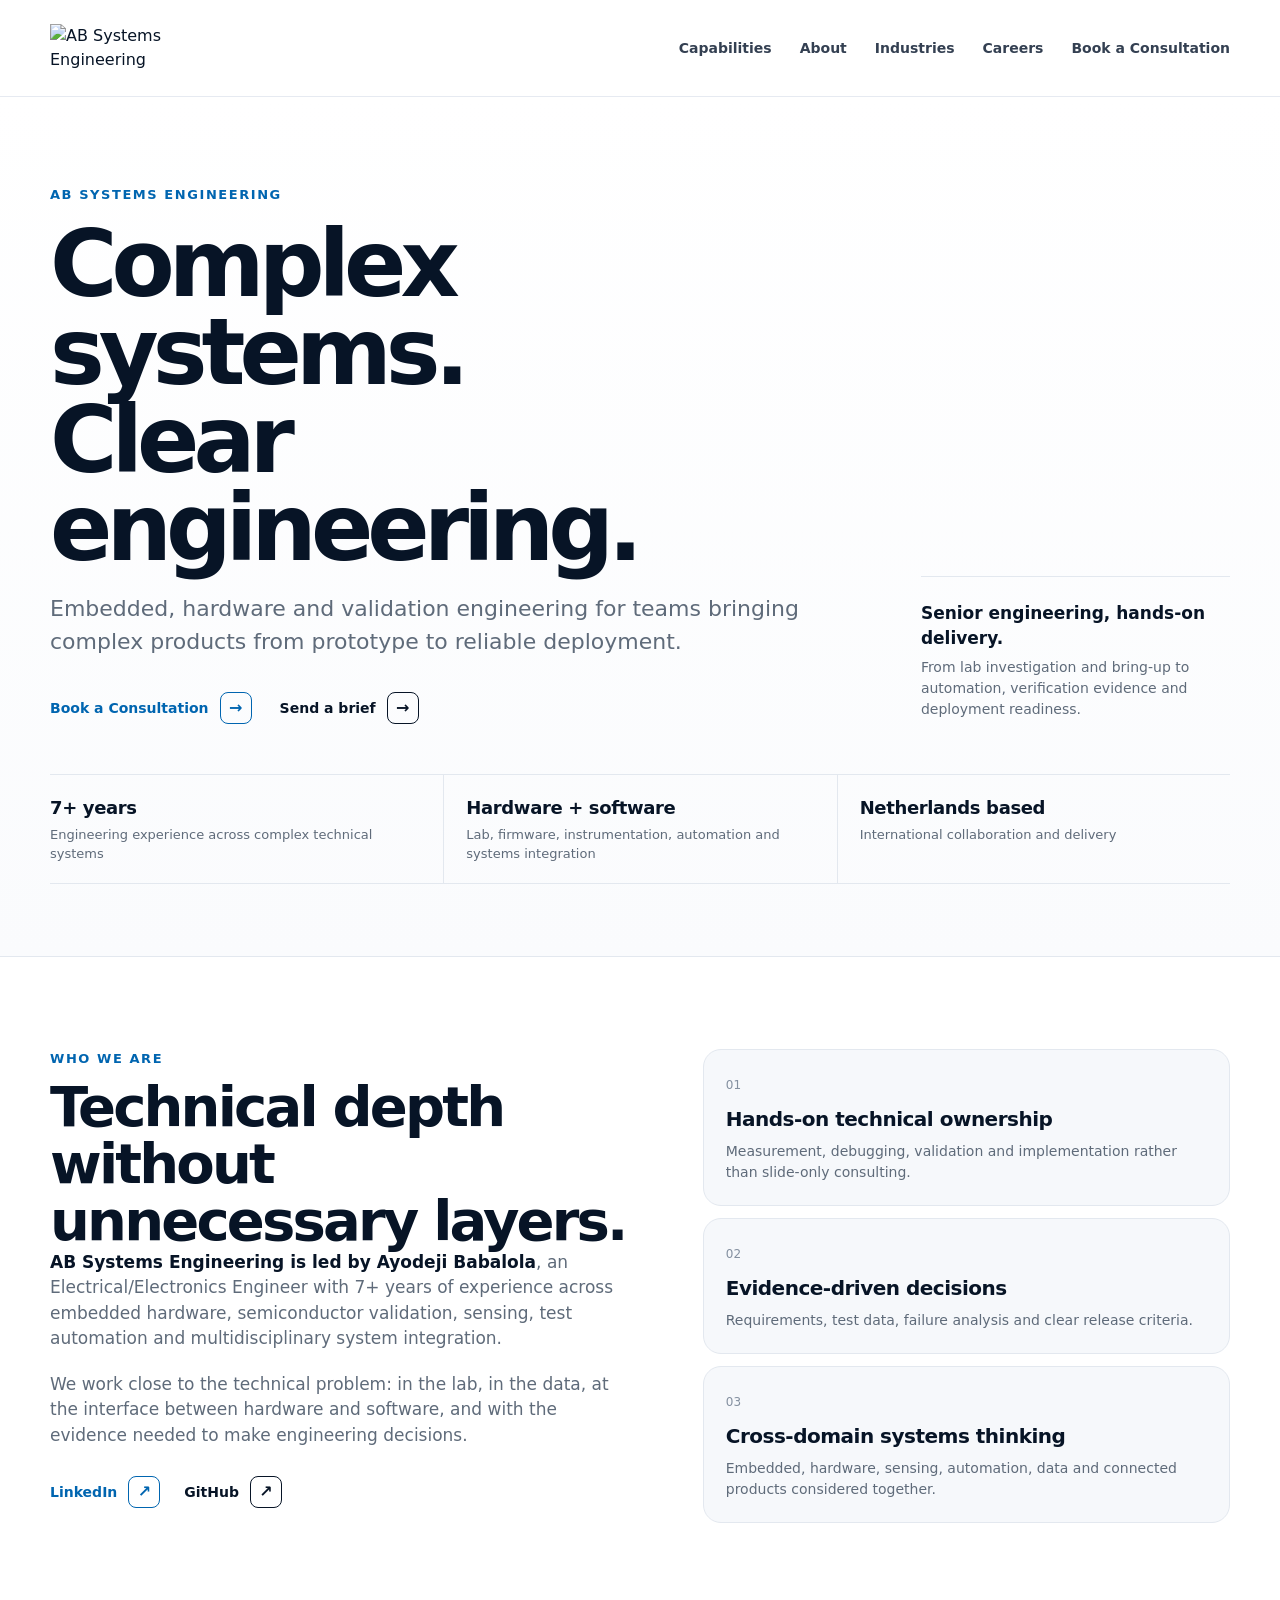
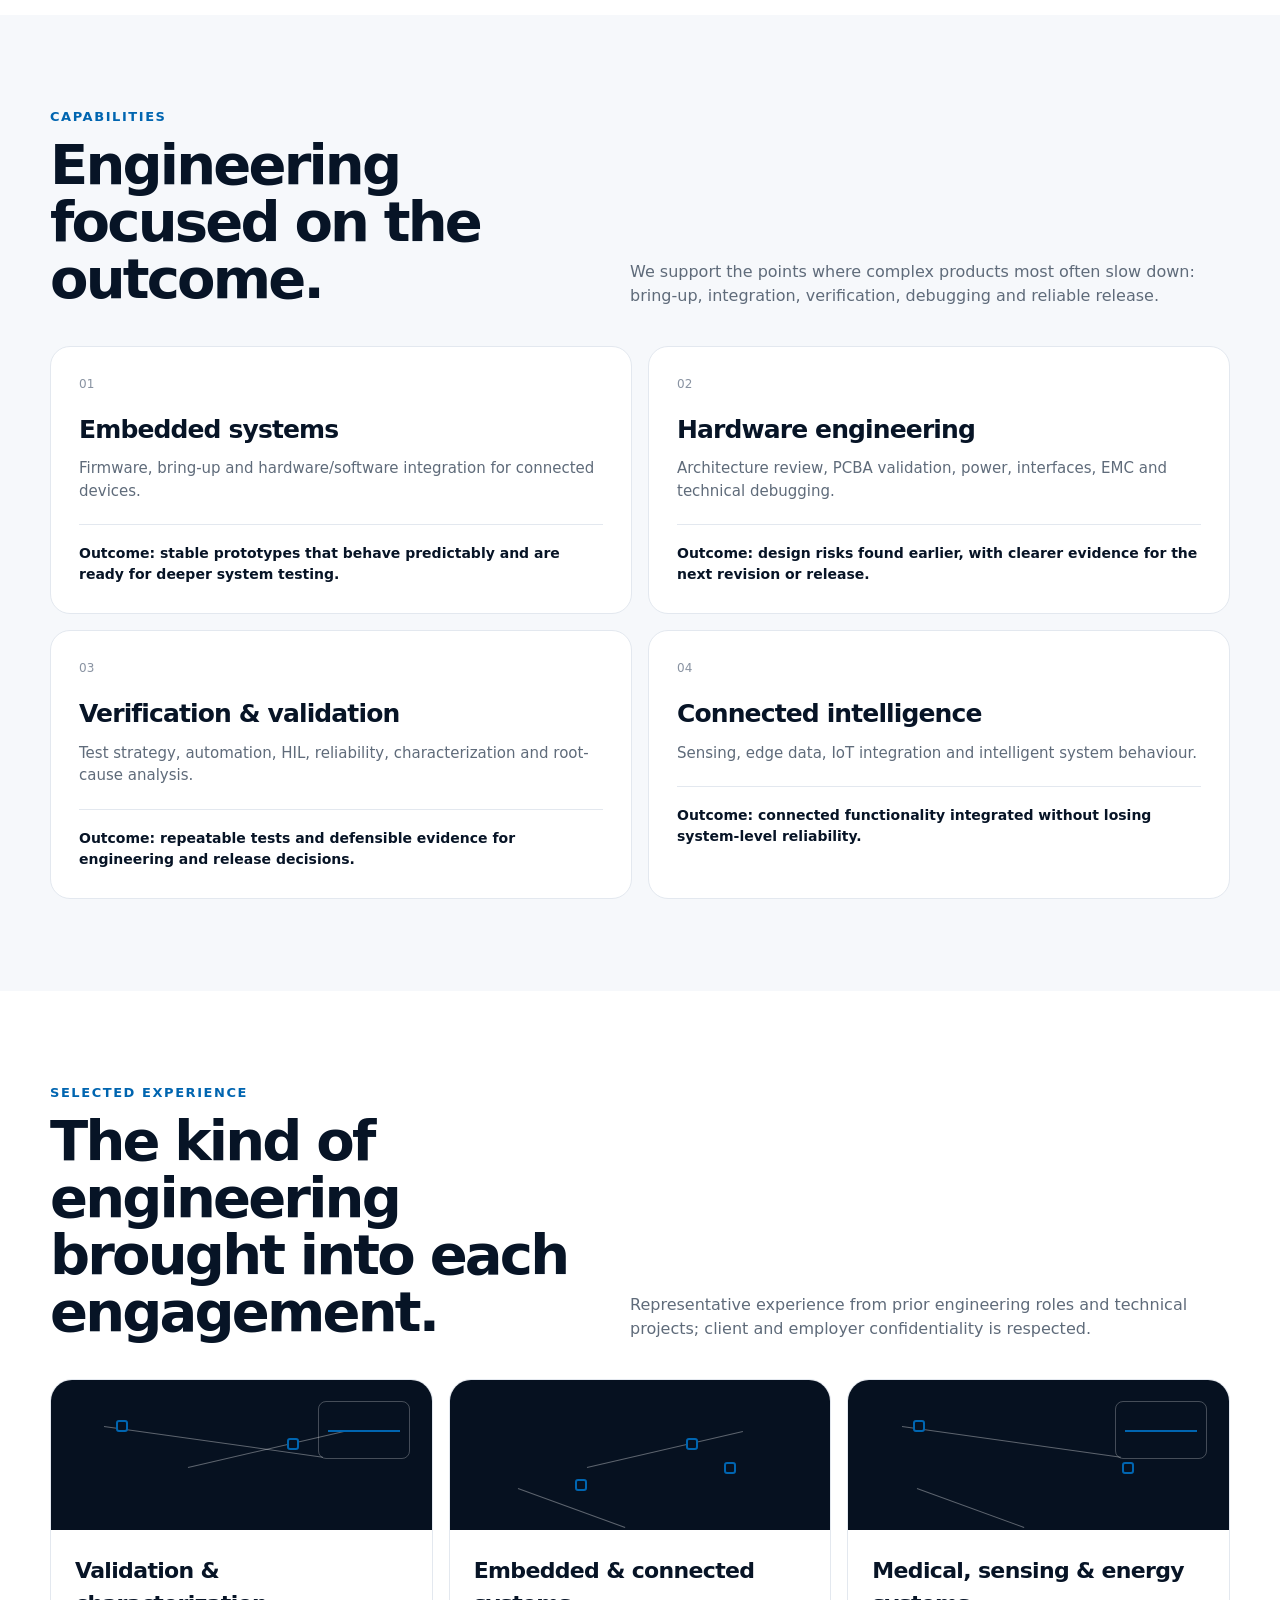
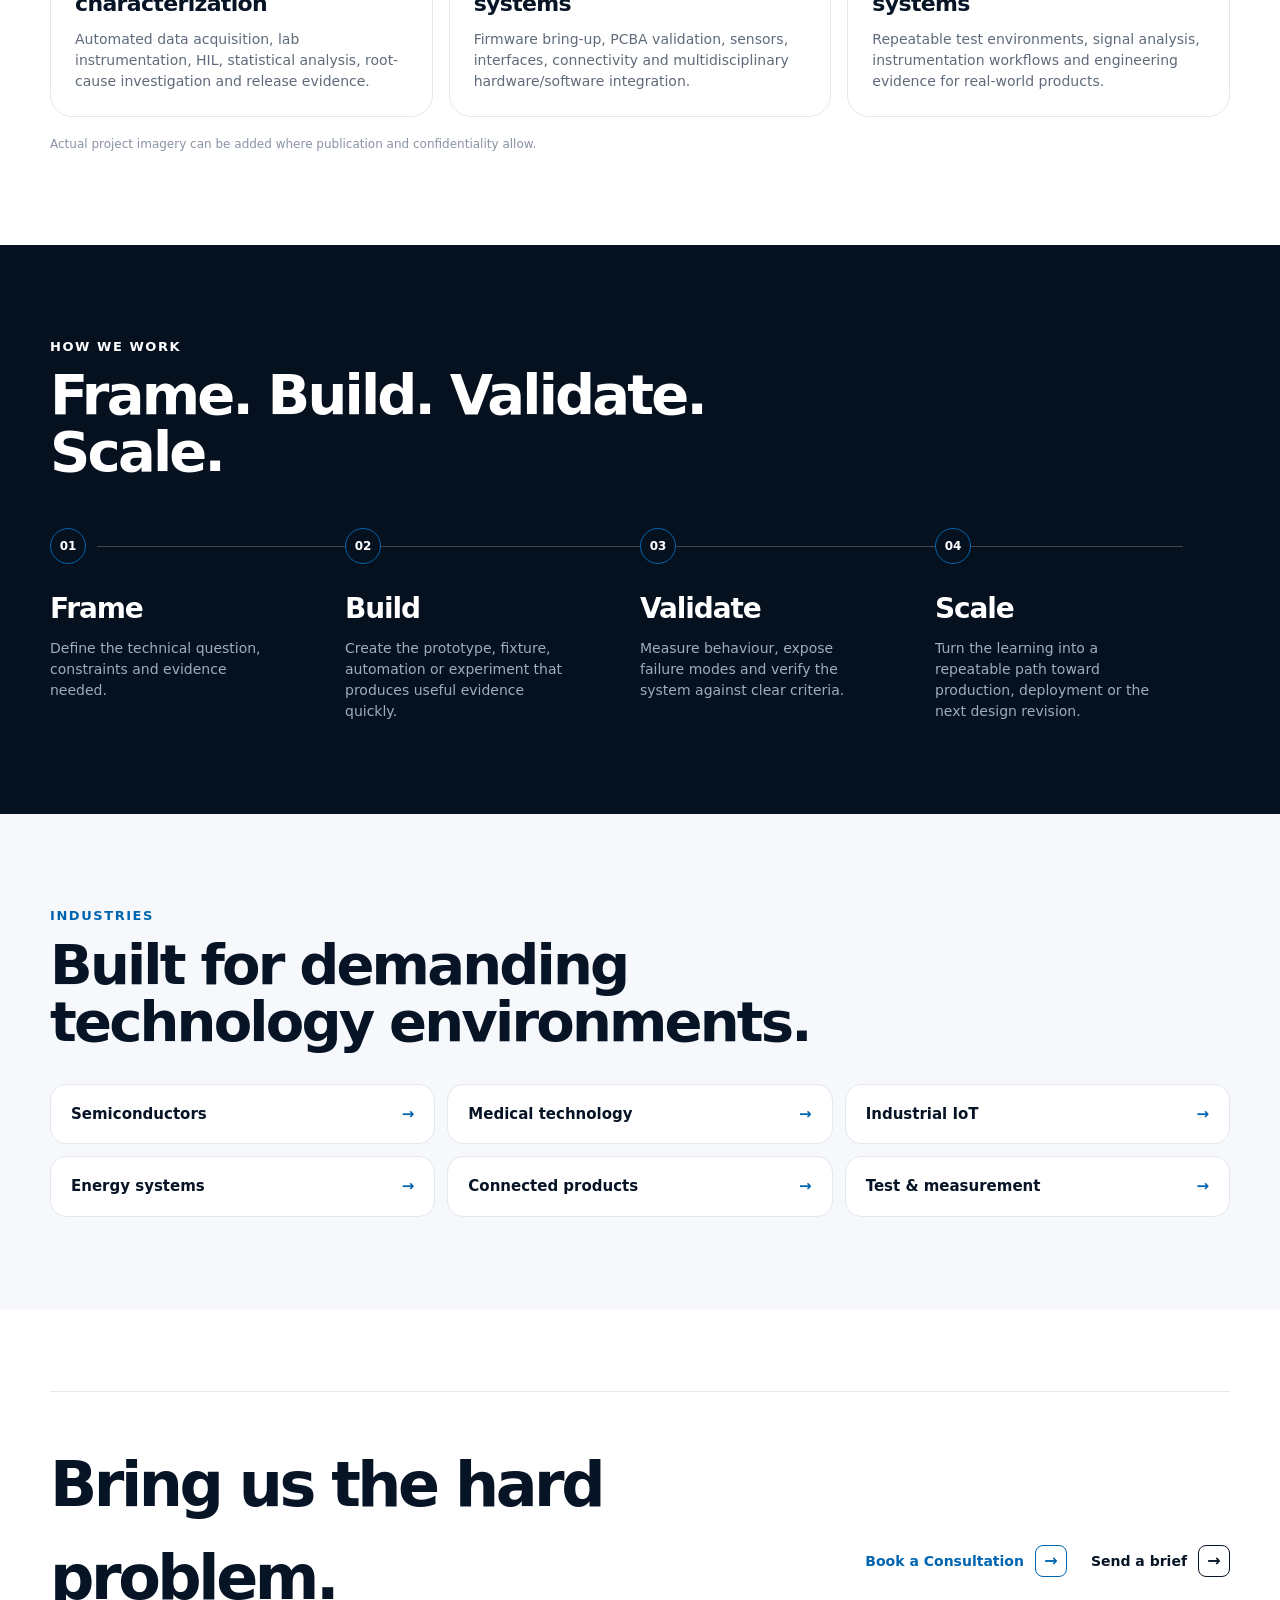
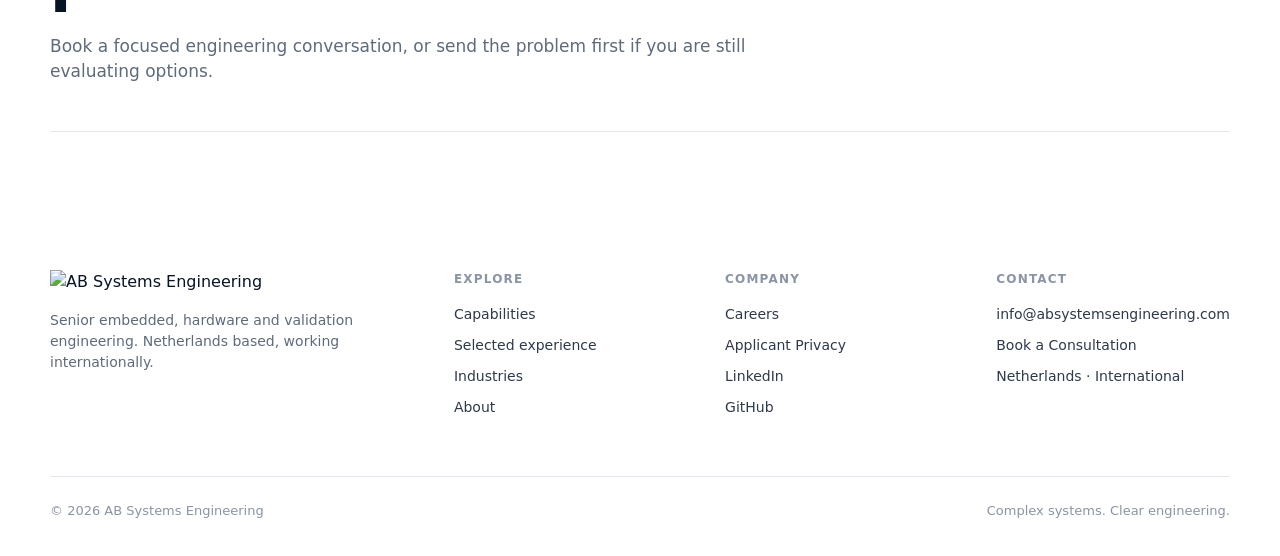
==== commit ab007d09: "Add buyer-focused hero, proof, experience and stronger conversion flow" ====
--- a/public/index.html
+++ b/public/index.html
@@ -3,8 +3,8 @@
 <head>
   <meta charset="utf-8">
   <meta name="viewport" content="width=device-width, initial-scale=1">
-  <title>AB Systems Engineering | Engineering Consultancy</title>
-  <meta name="description" content="AB Systems Engineering provides embedded, hardware, validation and connected-system engineering for technology teams and public-sector organisations.">
+  <title>AB Systems Engineering | Embedded, Hardware & Validation Engineering</title>
+  <meta name="description" content="AB Systems Engineering helps technology teams bring complex embedded, hardware and validation systems from prototype to reliable deployment.">
   <meta name="theme-color" content="#071426">
   <meta property="og:title" content="AB Systems Engineering">
   <meta property="og:description" content="Complex systems. Clear engineering.">
@@ -18,15 +18,18 @@
     :root{--ink:#071426;--muted:#5f6b7a;--line:#e3e8ef;--soft:#f6f8fb;--white:#fff;--blue:#0065b0;--navy:#061120;--radius:24px}
     *{box-sizing:border-box}html{scroll-behavior:smooth}body{margin:0;color:var(--ink);background:var(--white);font-family:Inter,ui-sans-serif,system-ui,-apple-system,BlinkMacSystemFont,"Segoe UI",sans-serif;line-height:1.5;-webkit-font-smoothing:antialiased}a{color:inherit;text-decoration:none}.container{width:min(1180px,calc(100% - 44px));margin:0 auto}
     header{position:sticky;top:0;z-index:50;background:rgba(255,255,255,.94);backdrop-filter:blur(18px);border-bottom:1px solid rgba(227,232,239,.88)}nav{min-height:96px;display:flex;align-items:center;justify-content:space-between;gap:28px}.brand{display:flex;align-items:center}.brand-logo{display:block;width:186px;height:auto}.navlinks{display:flex;align-items:center;gap:28px}.navlinks>a{position:relative;display:inline-flex;align-items:center;min-height:38px;color:#344052;font-size:14px;font-weight:650;transition:color .18s ease}.navlinks>a::after{content:"";position:absolute;left:0;right:0;bottom:2px;height:1px;background:var(--blue);transform:scaleX(0);transform-origin:left;transition:transform .18s ease}.navlinks>a:hover{color:var(--blue)}.navlinks>a:hover::after{transform:scaleX(1)}
-    .consult-link{display:inline-flex;align-items:center;gap:11px;color:var(--blue);font-size:14px;font-weight:800;line-height:1;transition:color .18s ease}.consult-arrow{display:inline-grid;place-items:center;width:32px;height:32px;border:1px solid var(--blue);border-radius:8px;color:var(--blue);font-size:16px;transition:transform .18s ease,background .18s ease,color .18s ease}.consult-link:hover .consult-arrow{transform:translateX(2px);background:var(--blue);color:#fff}.dark .consult-link{color:#fff}.dark .consult-arrow{background:var(--blue);color:#fff;border-color:var(--blue)}
-    .hero{padding:82px 0 76px;background:linear-gradient(180deg,#fff 0%,#fafbfd 100%);border-bottom:1px solid var(--line)}.hero-copy{max-width:930px}.eyebrow{font-size:13px;font-weight:800;letter-spacing:.12em;text-transform:uppercase;color:var(--blue)}h1{margin:16px 0 18px;max-width:920px;font-size:clamp(54px,8vw,92px);line-height:.96;letter-spacing:-.065em}.lead{max-width:690px;margin:0;color:var(--muted);font-size:clamp(18px,2vw,21px)}
-    .choose{margin-top:54px}.choose-label{margin-bottom:16px;font-size:15px;font-weight:800;color:#344052}.path-grid{display:grid;grid-template-columns:1fr 1fr;gap:18px}.path-card{min-height:258px;padding:30px;border:1px solid var(--line);border-radius:var(--radius);background:#fff;display:flex;flex-direction:column}.path-card.dark{color:#fff;background:var(--navy);border-color:var(--navy)}.path-kicker{font-size:12px;font-weight:800;letter-spacing:.1em;text-transform:uppercase;color:var(--blue)}.dark .path-kicker{color:#fff}.path-card h2{margin:18px 0 10px;font-size:clamp(29px,3vw,40px);line-height:1.02;letter-spacing:-.045em}.path-card p{max-width:430px;margin:0 0 26px;color:var(--muted);font-size:16px}.dark p{color:#b6c2d2}.path-actions{margin-top:auto}
-    section{padding:92px 0}.section-head{display:flex;justify-content:space-between;gap:40px;align-items:end;margin-bottom:38px}.section-label{font-size:13px;font-weight:800;letter-spacing:.12em;text-transform:uppercase;color:var(--blue)}.section-title{max-width:720px;margin:10px 0 0;font-size:clamp(36px,5vw,56px);line-height:1.02;letter-spacing:-.05em}.cap-grid{display:grid;grid-template-columns:repeat(4,1fr);border-top:1px solid var(--line);border-left:1px solid var(--line)}.cap{min-height:210px;padding:26px;border-right:1px solid var(--line);border-bottom:1px solid var(--line)}.cap-no{font-size:12px;color:#8993a2}.cap h3{margin:48px 0 8px;font-size:22px;letter-spacing:-.035em}.cap p{margin:0;color:var(--muted);font-size:14px}
-    .process{background:var(--navy);color:#fff}.process .section-label{color:#fff}.process-line{display:grid;grid-template-columns:repeat(4,1fr);margin-top:40px;border-top:1px solid rgba(255,255,255,.18)}.process-step{padding:26px 22px 0 0}.process-step span{display:block;color:#7c8ca1;font-size:12px;margin-bottom:26px}.process-step strong{display:block;font-size:28px;letter-spacing:-.04em}.process-step p{margin:8px 0 0;color:#9eadbf;font-size:14px}.industries{background:var(--soft)}.industry-row{display:flex;flex-wrap:wrap;gap:10px;margin-top:34px}.industry{padding:12px 16px;border:1px solid var(--line);border-radius:999px;background:#fff;font-size:14px;font-weight:700;color:#374151}
-    .cta{padding:82px 0}.cta-box{display:flex;justify-content:space-between;align-items:center;gap:40px;padding:44px 0;border-top:1px solid var(--line);border-bottom:1px solid var(--line)}.cta-box h2{margin:0;font-size:clamp(38px,5vw,62px);letter-spacing:-.055em}.cta-box p{margin:10px 0 0;color:var(--muted);font-size:17px}
-    footer{padding:56px 0 36px}.footer-grid{display:grid;grid-template-columns:1.6fr repeat(3,1fr);gap:50px}.footer-brand img{width:176px;height:auto}.footer-brand p{max-width:310px;margin:16px 0 0;color:var(--muted);font-size:14px}.footer-col h3{margin:0 0 16px;font-size:12px;letter-spacing:.1em;text-transform:uppercase;color:#8a94a3}.footer-col a{display:block;width:max-content;margin:10px 0;color:#2e3949;font-size:14px}.footer-col a:hover{color:var(--blue)}.footer-bottom{display:flex;justify-content:space-between;gap:20px;flex-wrap:wrap;margin-top:48px;padding-top:24px;border-top:1px solid var(--line);color:#8a94a3;font-size:13px}
-    @media(max-width:900px){.navlinks{gap:20px}.navlinks>a:not(.nav-priority){display:none}.hero{padding-top:64px}.path-grid,.cap-grid,.process-line,.footer-grid{grid-template-columns:1fr 1fr}.cap-grid{border-left:0}.cap{border-left:1px solid var(--line)}.cta-box{align-items:flex-start;flex-direction:column}.footer-grid{gap:34px}}
-    @media(max-width:620px){.container{width:min(100% - 26px,1180px)}nav{min-height:82px;gap:18px}.brand-logo{width:154px}.navlinks{gap:14px}.navlinks>a{font-size:12px;min-height:34px}.hero{padding:52px 0 58px}h1{font-size:52px}.choose{margin-top:40px}.path-grid,.cap-grid,.process-line,.footer-grid{grid-template-columns:1fr}.path-card{min-height:220px}.cap h3{margin-top:34px}.process-step{padding-bottom:26px;border-bottom:1px solid rgba(255,255,255,.12)}section{padding:70px 0}.cta{padding:62px 0}.footer-grid{gap:28px}.footer-bottom{margin-top:34px}}
+    .action-link{display:inline-flex;align-items:center;gap:11px;color:var(--blue);font-size:14px;font-weight:800;line-height:1;transition:color .18s ease}.action-arrow{display:inline-grid;place-items:center;width:32px;height:32px;border:1px solid var(--blue);border-radius:8px;color:var(--blue);font-size:16px;transition:transform .18s ease,background .18s ease,color .18s ease}.action-link:hover .action-arrow{transform:translateX(2px);background:var(--blue);color:#fff}.action-link.secondary{color:var(--ink)}.action-link.secondary .action-arrow{border-color:var(--ink);color:var(--ink)}.action-link.secondary:hover .action-arrow{background:var(--ink);color:#fff}
+    .hero{padding:88px 0 72px;background:linear-gradient(180deg,#fff 0%,#fafbfd 100%);border-bottom:1px solid var(--line)}.hero-grid{display:grid;grid-template-columns:minmax(0,1.45fr) minmax(300px,.55fr);gap:56px;align-items:end}.eyebrow,.section-label{font-size:13px;font-weight:800;letter-spacing:.12em;text-transform:uppercase;color:var(--blue)}h1{margin:16px 0 18px;max-width:900px;font-size:clamp(54px,8vw,92px);line-height:.96;letter-spacing:-.065em}.lead{max-width:760px;margin:0;color:var(--muted);font-size:clamp(18px,2vw,22px)}.hero-actions{display:flex;flex-wrap:wrap;gap:28px;margin-top:34px}.hero-proof{padding:24px 0 4px;border-top:1px solid var(--line)}.hero-proof strong{display:block;margin-bottom:5px;font-size:17px}.hero-proof p{margin:0;color:var(--muted);font-size:14px}.proof-strip{display:grid;grid-template-columns:repeat(3,1fr);margin-top:50px;border-top:1px solid var(--line);border-bottom:1px solid var(--line)}.proof-item{padding:19px 22px 19px 0}.proof-item+ .proof-item{padding-left:22px;border-left:1px solid var(--line)}.proof-item strong{display:block;font-size:18px;letter-spacing:-.02em}.proof-item span{display:block;margin-top:4px;color:var(--muted);font-size:13px}
+    section{padding:92px 0}.section-head{display:flex;justify-content:space-between;gap:40px;align-items:end;margin-bottom:38px}.section-title{max-width:760px;margin:10px 0 0;font-size:clamp(36px,5vw,56px);line-height:1.02;letter-spacing:-.05em}.section-copy{max-width:600px;margin:0;color:var(--muted);font-size:16px}
+    .about{background:var(--white)}.about-grid{display:grid;grid-template-columns:1.05fr .95fr;gap:70px;align-items:start}.about-copy p{margin:0 0 20px;color:var(--muted);font-size:17px}.about-copy strong{color:var(--ink)}.about-links{display:flex;flex-wrap:wrap;gap:24px;margin-top:28px}.cred-grid{display:grid;gap:12px}.cred{padding:22px;border:1px solid var(--line);border-radius:18px;background:var(--soft)}.cred span{font-size:12px;color:#8490a0}.cred strong{display:block;margin-top:8px;font-size:20px;letter-spacing:-.025em}.cred p{margin:7px 0 0;color:var(--muted);font-size:14px}
+    .capabilities{background:var(--soft)}.cap-grid{display:grid;grid-template-columns:repeat(2,1fr);gap:16px}.cap{padding:28px;border:1px solid var(--line);border-radius:20px;background:#fff}.cap-top{display:flex;justify-content:space-between;gap:18px;align-items:flex-start}.cap-no{font-size:12px;color:#8993a2}.cap h3{margin:18px 0 9px;font-size:25px;letter-spacing:-.035em}.cap p{margin:0;color:var(--muted);font-size:15px}.cap-outcome{margin-top:22px;padding-top:18px;border-top:1px solid var(--line);font-size:14px;font-weight:750;color:var(--ink)}
+    .experience-grid{display:grid;grid-template-columns:repeat(3,1fr);gap:16px}.experience-card{overflow:hidden;border:1px solid var(--line);border-radius:22px;background:#fff}.tech-visual{height:150px;padding:22px;background:var(--navy);position:relative}.trace{position:absolute;height:1px;background:rgba(255,255,255,.35);transform-origin:left}.trace.t1{width:58%;left:14%;top:31%;transform:rotate(8deg)}.trace.t2{width:42%;left:36%;top:58%;transform:rotate(-13deg)}.trace.t3{width:30%;left:18%;top:72%;transform:rotate(20deg)}.node{position:absolute;width:12px;height:12px;border:2px solid var(--blue);background:var(--navy);border-radius:3px}.node.n1{left:17%;top:27%}.node.n2{left:62%;top:39%}.node.n3{left:72%;top:55%}.node.n4{left:33%;top:66%}.scope{position:absolute;right:22px;top:21px;width:92px;height:58px;border:1px solid rgba(255,255,255,.25);border-radius:8px}.scope::before{content:"";position:absolute;left:9px;right:9px;top:28px;height:2px;background:var(--blue);box-shadow:10px -10px 0 -1px var(--blue),25px 9px 0 -1px var(--blue),42px -7px 0 -1px var(--blue)}.experience-body{padding:24px}.experience-body h3{margin:0 0 9px;font-size:22px;letter-spacing:-.03em}.experience-body p{margin:0;color:var(--muted);font-size:14px}.experience-note{margin-top:18px;color:#8993a2;font-size:12px}
+    .process{background:var(--navy);color:#fff}.process .section-label{color:#fff}.process .section-title{max-width:800px}.process-track{display:grid;grid-template-columns:repeat(4,1fr);margin-top:48px;position:relative}.process-track::before{content:"";position:absolute;top:18px;left:4%;right:4%;height:1px;background:rgba(255,255,255,.22)}.process-step{position:relative;padding-right:28px}.step-dot{position:relative;z-index:1;display:grid;place-items:center;width:36px;height:36px;border:1px solid var(--blue);border-radius:50%;background:var(--navy);color:#fff;font-size:12px;font-weight:800}.process-step strong{display:block;margin-top:24px;font-size:28px;letter-spacing:-.04em}.process-step p{margin:8px 0 0;color:#9eadbf;font-size:14px;max-width:220px}
+    .industries{background:var(--soft)}.industry-grid{display:grid;grid-template-columns:repeat(3,1fr);gap:12px;margin-top:34px}.industry{display:flex;align-items:center;justify-content:space-between;gap:18px;padding:18px 20px;border:1px solid var(--line);border-radius:16px;background:#fff;font-size:15px;font-weight:750}.industry span:last-child{color:var(--blue)}.industry:hover{border-color:var(--blue)}
+    .cta{padding:82px 0}.cta-box{display:grid;grid-template-columns:1.3fr .7fr;gap:50px;align-items:center;padding:46px 0;border-top:1px solid var(--line);border-bottom:1px solid var(--line)}.cta-box h2{margin:0;font-size:clamp(38px,5vw,62px);letter-spacing:-.055em}.cta-box p{margin:10px 0 0;color:var(--muted);font-size:17px}.cta-actions{display:flex;justify-content:flex-end;flex-wrap:wrap;gap:24px}
+    footer{padding:56px 0 36px}.footer-grid{display:grid;grid-template-columns:1.6fr repeat(3,1fr);gap:50px}.footer-brand img{width:176px;height:auto}.footer-brand p{max-width:330px;margin:16px 0 0;color:var(--muted);font-size:14px}.footer-col h3{margin:0 0 16px;font-size:12px;letter-spacing:.1em;text-transform:uppercase;color:#8a94a3}.footer-col a{display:block;width:max-content;margin:10px 0;color:#2e3949;font-size:14px}.footer-col a:hover{color:var(--blue)}.footer-bottom{display:flex;justify-content:space-between;gap:20px;flex-wrap:wrap;margin-top:48px;padding-top:24px;border-top:1px solid var(--line);color:#8a94a3;font-size:13px}
+    @media(max-width:980px){.hero-grid,.about-grid,.cta-box{grid-template-columns:1fr}.hero-proof{max-width:520px}.cap-grid,.experience-grid,.industry-grid,.footer-grid{grid-template-columns:1fr 1fr}.process-track{grid-template-columns:1fr 1fr;gap:38px}.process-track::before{display:none}.cta-actions{justify-content:flex-start}.navlinks{gap:20px}.navlinks>a:not(.nav-priority){display:none}}
+    @media(max-width:620px){.container{width:min(100% - 26px,1180px)}nav{min-height:82px;gap:18px}.brand-logo{width:154px}.navlinks{gap:14px}.navlinks>a{font-size:12px;min-height:34px}.hero{padding:54px 0 56px}h1{font-size:52px}.hero-actions{gap:20px}.proof-strip,.cap-grid,.experience-grid,.industry-grid,.footer-grid,.process-track{grid-template-columns:1fr}.proof-item,.proof-item+ .proof-item{padding:16px 0;border-left:0;border-top:1px solid var(--line)}.proof-item:first-child{border-top:0}.about-grid{gap:38px}section{padding:70px 0}.experience-grid{gap:14px}.process-step{padding-right:0}.cta{padding:62px 0}.footer-grid{gap:28px}.footer-bottom{margin-top:34px}}
     @media(prefers-reduced-motion:reduce){html{scroll-behavior:auto}*,*::before,*::after{transition:none!important}}
   </style>
 </head>
@@ -34,28 +37,33 @@
 <header>
   <nav class="container" aria-label="Primary navigation">
     <a class="brand" href="#top" aria-label="AB Systems Engineering home"><img class="brand-logo" src="/assets/ab-systems-engineering-logo.svg" alt="AB Systems Engineering"></a>
-    <div class="navlinks"><a href="#capabilities">Capabilities</a><a href="#industries">Industries</a><a class="nav-priority" href="/careers/">Careers</a><a class="nav-priority" href="https://calendar.google.com/calendar/appointments/schedules/AcZssZ2g-VECLRk49Ntu7JBQC6dBl3aFF4do2EPfmo5kvElZtPKDEE5jALPYyBqP4YDxmiGmeCvr-DSj?gv=true" target="_blank" rel="noopener">Book a Consultation</a></div>
+    <div class="navlinks"><a href="#capabilities">Capabilities</a><a href="#about">About</a><a href="#industries">Industries</a><a class="nav-priority" href="/careers/">Careers</a><a class="nav-priority" href="https://calendar.google.com/calendar/appointments/schedules/AcZssZ2g-VECLRk49Ntu7JBQC6dBl3aFF4do2EPfmo5kvElZtPKDEE5jALPYyBqP4YDxmiGmeCvr-DSj?gv=true" target="_blank" rel="noopener">Book a Consultation</a></div>
   </nav>
 </header>
 <main id="top">
   <section class="hero">
     <div class="container">
-      <div class="hero-copy"><div class="eyebrow">AB Systems Engineering</div><h1>Complex systems.<br>Clear engineering.</h1><p class="lead">Embedded, hardware and validation engineering for products that have to work.</p></div>
-      <div class="choose" aria-labelledby="choose-title">
-        <div class="choose-label" id="choose-title">Choose how to work with us</div>
-        <div class="path-grid">
-          <article class="path-card dark"><span class="path-kicker">For organisations</span><h2>Solve a technical challenge.</h2><p>Focused engineering support for products and systems.</p><div class="path-actions"><a class="consult-link" href="https://calendar.google.com/calendar/appointments/schedules/AcZssZ2g-VECLRk49Ntu7JBQC6dBl3aFF4do2EPfmo5kvElZtPKDEE5jALPYyBqP4YDxmiGmeCvr-DSj?gv=true" target="_blank" rel="noopener">Book a Consultation <span class="consult-arrow" aria-hidden="true">→</span></a></div></article>
-          <article class="path-card"><span class="path-kicker">For professionals</span><h2>Build with us.</h2><p>Join our engineering network.</p><div class="path-actions"><a class="consult-link" href="/careers/">Careers <span class="consult-arrow" aria-hidden="true">→</span></a></div></article>
-        </div>
+      <div class="hero-grid">
+        <div><div class="eyebrow">AB Systems Engineering</div><h1>Complex systems.<br>Clear engineering.</h1><p class="lead">Embedded, hardware and validation engineering for teams bringing complex products from prototype to reliable deployment.</p><div class="hero-actions"><a class="action-link" href="https://calendar.google.com/calendar/appointments/schedules/AcZssZ2g-VECLRk49Ntu7JBQC6dBl3aFF4do2EPfmo5kvElZtPKDEE5jALPYyBqP4YDxmiGmeCvr-DSj?gv=true" target="_blank" rel="noopener">Book a Consultation <span class="action-arrow" aria-hidden="true">→</span></a><a class="action-link secondary" href="mailto:info@absystemsengineering.com?subject=Technical%20enquiry%20-%20AB%20Systems%20Engineering">Send a brief <span class="action-arrow" aria-hidden="true">→</span></a></div></div>
+        <div class="hero-proof"><strong>Senior engineering, hands-on delivery.</strong><p>From lab investigation and bring-up to automation, verification evidence and deployment readiness.</p></div>
       </div>
+      <div class="proof-strip" aria-label="Engineering credibility"><div class="proof-item"><strong>7+ years</strong><span>Engineering experience across complex technical systems</span></div><div class="proof-item"><strong>Hardware + software</strong><span>Lab, firmware, instrumentation, automation and systems integration</span></div><div class="proof-item"><strong>Netherlands based</strong><span>International collaboration and delivery</span></div></div>
     </div>
   </section>
-  <section id="capabilities"><div class="container"><div class="section-head"><div><div class="section-label">Capabilities</div><h2 class="section-title">Engineering across the product lifecycle.</h2></div></div><div class="cap-grid"><article class="cap"><span class="cap-no">01</span><h3>Embedded systems</h3><p>Firmware, bring-up and connected-device integration.</p></article><article class="cap"><span class="cap-no">02</span><h3>Hardware engineering</h3><p>Architecture, design review, power, EMC and debug.</p></article><article class="cap"><span class="cap-no">03</span><h3>Verification &amp; validation</h3><p>Test strategy, automation, HIL, reliability and evidence.</p></article><article class="cap"><span class="cap-no">04</span><h3>Connected intelligence</h3><p>Sensing, edge AI, data and IoT integration.</p></article></div></div></section>
-  <section class="process" id="approach"><div class="container"><div class="section-label">How we work</div><h2 class="section-title">Frame. Build. Validate. Scale.</h2><div class="process-line"><div class="process-step"><span>01</span><strong>Frame</strong><p>Define the real problem.</p></div><div class="process-step"><span>02</span><strong>Build</strong><p>Create evidence quickly.</p></div><div class="process-step"><span>03</span><strong>Validate</strong><p>Prove performance and reliability.</p></div><div class="process-step"><span>04</span><strong>Scale</strong><p>Prepare for production and deployment.</p></div></div></div></section>
-  <section class="industries" id="industries"><div class="container"><div class="section-label">Industries</div><h2 class="section-title">Built for demanding technology environments.</h2><div class="industry-row"><span class="industry">Semiconductors</span><span class="industry">Medical technology</span><span class="industry">Industrial IoT</span><span class="industry">Energy systems</span><span class="industry">Connected products</span><span class="industry">Test &amp; measurement</span></div></div></section>
-  <section class="cta" id="contact"><div class="container"><div class="cta-box"><div><h2>Bring us the hard problem.</h2><p>Start with a focused engineering consultation.</p></div><a class="consult-link" href="https://calendar.google.com/calendar/appointments/schedules/AcZssZ2g-VECLRk49Ntu7JBQC6dBl3aFF4do2EPfmo5kvElZtPKDEE5jALPYyBqP4YDxmiGmeCvr-DSj?gv=true" target="_blank" rel="noopener">Book a Consultation <span class="consult-arrow" aria-hidden="true">→</span></a></div></div></section>
+
+  <section class="about" id="about"><div class="container"><div class="about-grid"><div class="about-copy"><div class="section-label">Who we are</div><h2 class="section-title">Technical depth without unnecessary layers.</h2><p><strong>AB Systems Engineering is led by Ayodeji Babalola</strong>, an Electrical/Electronics Engineer with 7+ years of experience across embedded hardware, semiconductor validation, sensing, test automation and multidisciplinary system integration.</p><p>We work close to the technical problem: in the lab, in the data, at the interface between hardware and software, and with the evidence needed to make engineering decisions.</p><div class="about-links"><a class="action-link" href="https://www.linkedin.com/in/ayodejibabalola" target="_blank" rel="noopener">LinkedIn <span class="action-arrow" aria-hidden="true">↗</span></a><a class="action-link secondary" href="https://github.com/AyodejiBaba" target="_blank" rel="noopener">GitHub <span class="action-arrow" aria-hidden="true">↗</span></a></div></div><div class="cred-grid"><div class="cred"><span>01</span><strong>Hands-on technical ownership</strong><p>Measurement, debugging, validation and implementation rather than slide-only consulting.</p></div><div class="cred"><span>02</span><strong>Evidence-driven decisions</strong><p>Requirements, test data, failure analysis and clear release criteria.</p></div><div class="cred"><span>03</span><strong>Cross-domain systems thinking</strong><p>Embedded, hardware, sensing, automation, data and connected products considered together.</p></div></div></div></div></section>
+
+  <section class="capabilities" id="capabilities"><div class="container"><div class="section-head"><div><div class="section-label">Capabilities</div><h2 class="section-title">Engineering focused on the outcome.</h2></div><p class="section-copy">We support the points where complex products most often slow down: bring-up, integration, verification, debugging and reliable release.</p></div><div class="cap-grid"><article class="cap"><div class="cap-top"><span class="cap-no">01</span></div><h3>Embedded systems</h3><p>Firmware, bring-up and hardware/software integration for connected devices.</p><div class="cap-outcome">Outcome: stable prototypes that behave predictably and are ready for deeper system testing.</div></article><article class="cap"><div class="cap-top"><span class="cap-no">02</span></div><h3>Hardware engineering</h3><p>Architecture review, PCBA validation, power, interfaces, EMC and technical debugging.</p><div class="cap-outcome">Outcome: design risks found earlier, with clearer evidence for the next revision or release.</div></article><article class="cap"><div class="cap-top"><span class="cap-no">03</span></div><h3>Verification &amp; validation</h3><p>Test strategy, automation, HIL, reliability, characterization and root-cause analysis.</p><div class="cap-outcome">Outcome: repeatable tests and defensible evidence for engineering and release decisions.</div></article><article class="cap"><div class="cap-top"><span class="cap-no">04</span></div><h3>Connected intelligence</h3><p>Sensing, edge data, IoT integration and intelligent system behaviour.</p><div class="cap-outcome">Outcome: connected functionality integrated without losing system-level reliability.</div></article></div></div></section>
+
+  <section id="experience"><div class="container"><div class="section-head"><div><div class="section-label">Selected experience</div><h2 class="section-title">The kind of engineering brought into each engagement.</h2></div><p class="section-copy">Representative experience from prior engineering roles and technical projects; client and employer confidentiality is respected.</p></div><div class="experience-grid"><article class="experience-card"><div class="tech-visual" aria-hidden="true"><span class="trace t1"></span><span class="trace t2"></span><span class="node n1"></span><span class="node n2"></span><span class="scope"></span></div><div class="experience-body"><h3>Validation & characterization</h3><p>Automated data acquisition, lab instrumentation, HIL, statistical analysis, root-cause investigation and release evidence.</p></div></article><article class="experience-card"><div class="tech-visual" aria-hidden="true"><span class="trace t2"></span><span class="trace t3"></span><span class="node n2"></span><span class="node n3"></span><span class="node n4"></span></div><div class="experience-body"><h3>Embedded & connected systems</h3><p>Firmware bring-up, PCBA validation, sensors, interfaces, connectivity and multidisciplinary hardware/software integration.</p></div></article><article class="experience-card"><div class="tech-visual" aria-hidden="true"><span class="trace t1"></span><span class="trace t3"></span><span class="node n1"></span><span class="node n3"></span><span class="scope"></span></div><div class="experience-body"><h3>Medical, sensing & energy systems</h3><p>Repeatable test environments, signal analysis, instrumentation workflows and engineering evidence for real-world products.</p></div></article></div><div class="experience-note">Actual project imagery can be added where publication and confidentiality allow.</div></div></section>
+
+  <section class="process" id="approach"><div class="container"><div class="section-label">How we work</div><h2 class="section-title">Frame. Build. Validate. Scale.</h2><div class="process-track"><div class="process-step"><span class="step-dot">01</span><strong>Frame</strong><p>Define the technical question, constraints and evidence needed.</p></div><div class="process-step"><span class="step-dot">02</span><strong>Build</strong><p>Create the prototype, fixture, automation or experiment that produces useful evidence quickly.</p></div><div class="process-step"><span class="step-dot">03</span><strong>Validate</strong><p>Measure behaviour, expose failure modes and verify the system against clear criteria.</p></div><div class="process-step"><span class="step-dot">04</span><strong>Scale</strong><p>Turn the learning into a repeatable path toward production, deployment or the next design revision.</p></div></div></div></section>
+
+  <section class="industries" id="industries"><div class="container"><div class="section-label">Industries</div><h2 class="section-title">Built for demanding technology environments.</h2><div class="industry-grid"><a class="industry" href="/industries/semiconductors/"><span>Semiconductors</span><span>→</span></a><a class="industry" href="/industries/medical-technology/"><span>Medical technology</span><span>→</span></a><a class="industry" href="/industries/industrial-iot/"><span>Industrial IoT</span><span>→</span></a><a class="industry" href="/industries/energy-systems/"><span>Energy systems</span><span>→</span></a><a class="industry" href="/industries/connected-products/"><span>Connected products</span><span>→</span></a><a class="industry" href="/industries/test-measurement/"><span>Test &amp; measurement</span><span>→</span></a></div></div></section>
+
+  <section class="cta" id="contact"><div class="container"><div class="cta-box"><div><h2>Bring us the hard problem.</h2><p>Book a focused engineering conversation, or send the problem first if you are still evaluating options.</p></div><div class="cta-actions"><a class="action-link" href="https://calendar.google.com/calendar/appointments/schedules/AcZssZ2g-VECLRk49Ntu7JBQC6dBl3aFF4do2EPfmo5kvElZtPKDEE5jALPYyBqP4YDxmiGmeCvr-DSj?gv=true" target="_blank" rel="noopener">Book a Consultation <span class="action-arrow" aria-hidden="true">→</span></a><a class="action-link secondary" href="mailto:info@absystemsengineering.com?subject=Technical%20enquiry%20-%20AB%20Systems%20Engineering">Send a brief <span class="action-arrow" aria-hidden="true">→</span></a></div></div></div></section>
 </main>
-<footer><div class="container"><div class="footer-grid"><div class="footer-brand"><img src="/assets/ab-systems-engineering-logo.svg" alt="AB Systems Engineering"><p>Engineering consultancy. Netherlands · International.</p></div><div class="footer-col"><h3>Explore</h3><a href="#capabilities">Capabilities</a><a href="#industries">Industries</a><a href="#contact">Contact</a></div><div class="footer-col"><h3>Company</h3><a href="/careers/">Careers</a><a href="/privacy/">Applicant Privacy</a></div><div class="footer-col"><h3>Contact</h3><a href="mailto:info@absystemsengineering.com">info@absystemsengineering.com</a><a href="https://calendar.google.com/calendar/appointments/schedules/AcZssZ2g-VECLRk49Ntu7JBQC6dBl3aFF4do2EPfmo5kvElZtPKDEE5jALPYyBqP4YDxmiGmeCvr-DSj?gv=true" target="_blank" rel="noopener">Book a Consultation</a></div></div><div class="footer-bottom"><span>© <span id="year"></span> AB Systems Engineering</span><span>Netherlands · International</span></div></div></footer>
+<footer><div class="container"><div class="footer-grid"><div class="footer-brand"><img src="/assets/ab-systems-engineering-logo.svg" alt="AB Systems Engineering"><p>Senior embedded, hardware and validation engineering. Netherlands based, working internationally.</p></div><div class="footer-col"><h3>Explore</h3><a href="#capabilities">Capabilities</a><a href="#experience">Selected experience</a><a href="#industries">Industries</a><a href="#about">About</a></div><div class="footer-col"><h3>Company</h3><a href="/careers/">Careers</a><a href="/privacy/">Applicant Privacy</a><a href="https://www.linkedin.com/in/ayodejibabalola" target="_blank" rel="noopener">LinkedIn</a><a href="https://github.com/AyodejiBaba" target="_blank" rel="noopener">GitHub</a></div><div class="footer-col"><h3>Contact</h3><a href="mailto:info@absystemsengineering.com">info@absystemsengineering.com</a><a href="https://calendar.google.com/calendar/appointments/schedules/AcZssZ2g-VECLRk49Ntu7JBQC6dBl3aFF4do2EPfmo5kvElZtPKDEE5jALPYyBqP4YDxmiGmeCvr-DSj?gv=true" target="_blank" rel="noopener">Book a Consultation</a><span style="display:block;margin-top:10px;color:#2e3949;font-size:14px">Netherlands · International</span></div></div><div class="footer-bottom"><span>© <span id="year"></span> AB Systems Engineering</span><span>Complex systems. Clear engineering.</span></div></div></footer>
 <script>document.getElementById("year").textContent=new Date().getFullYear();</script>
 </body>
 </html>
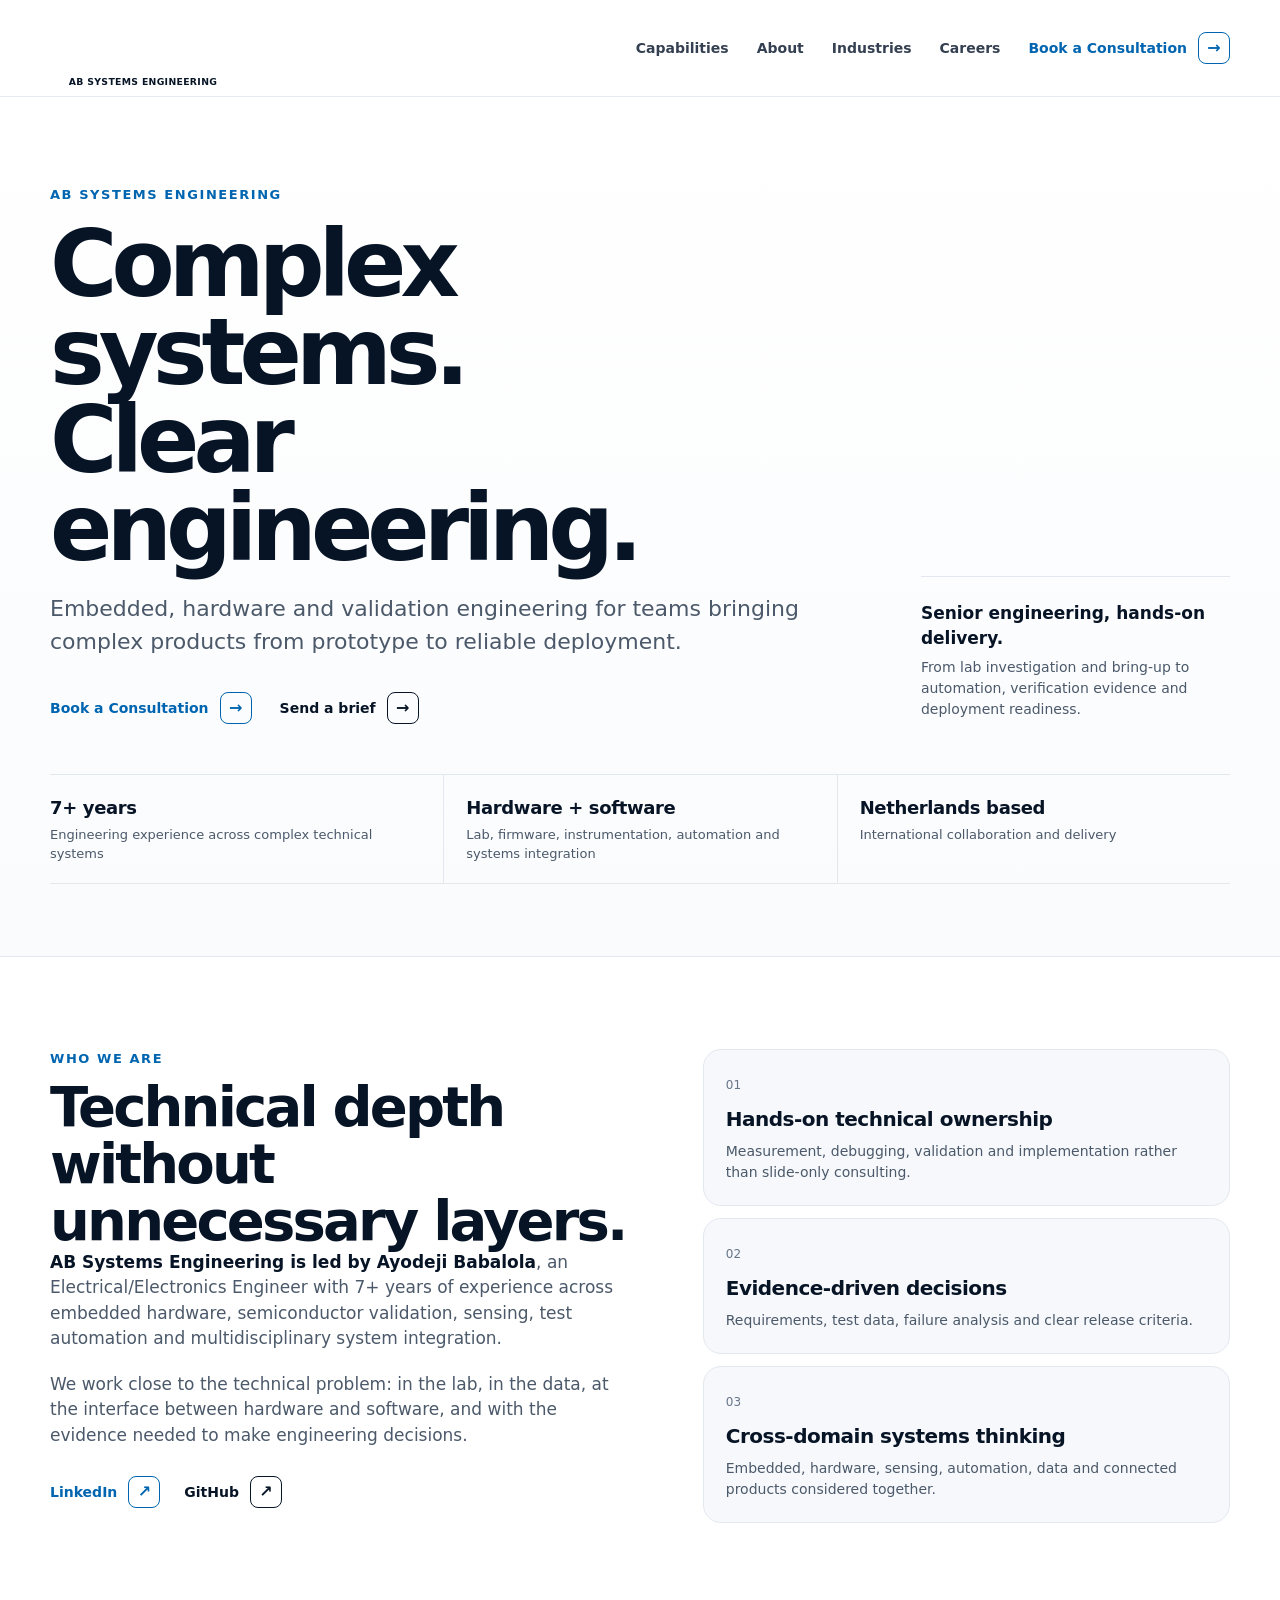
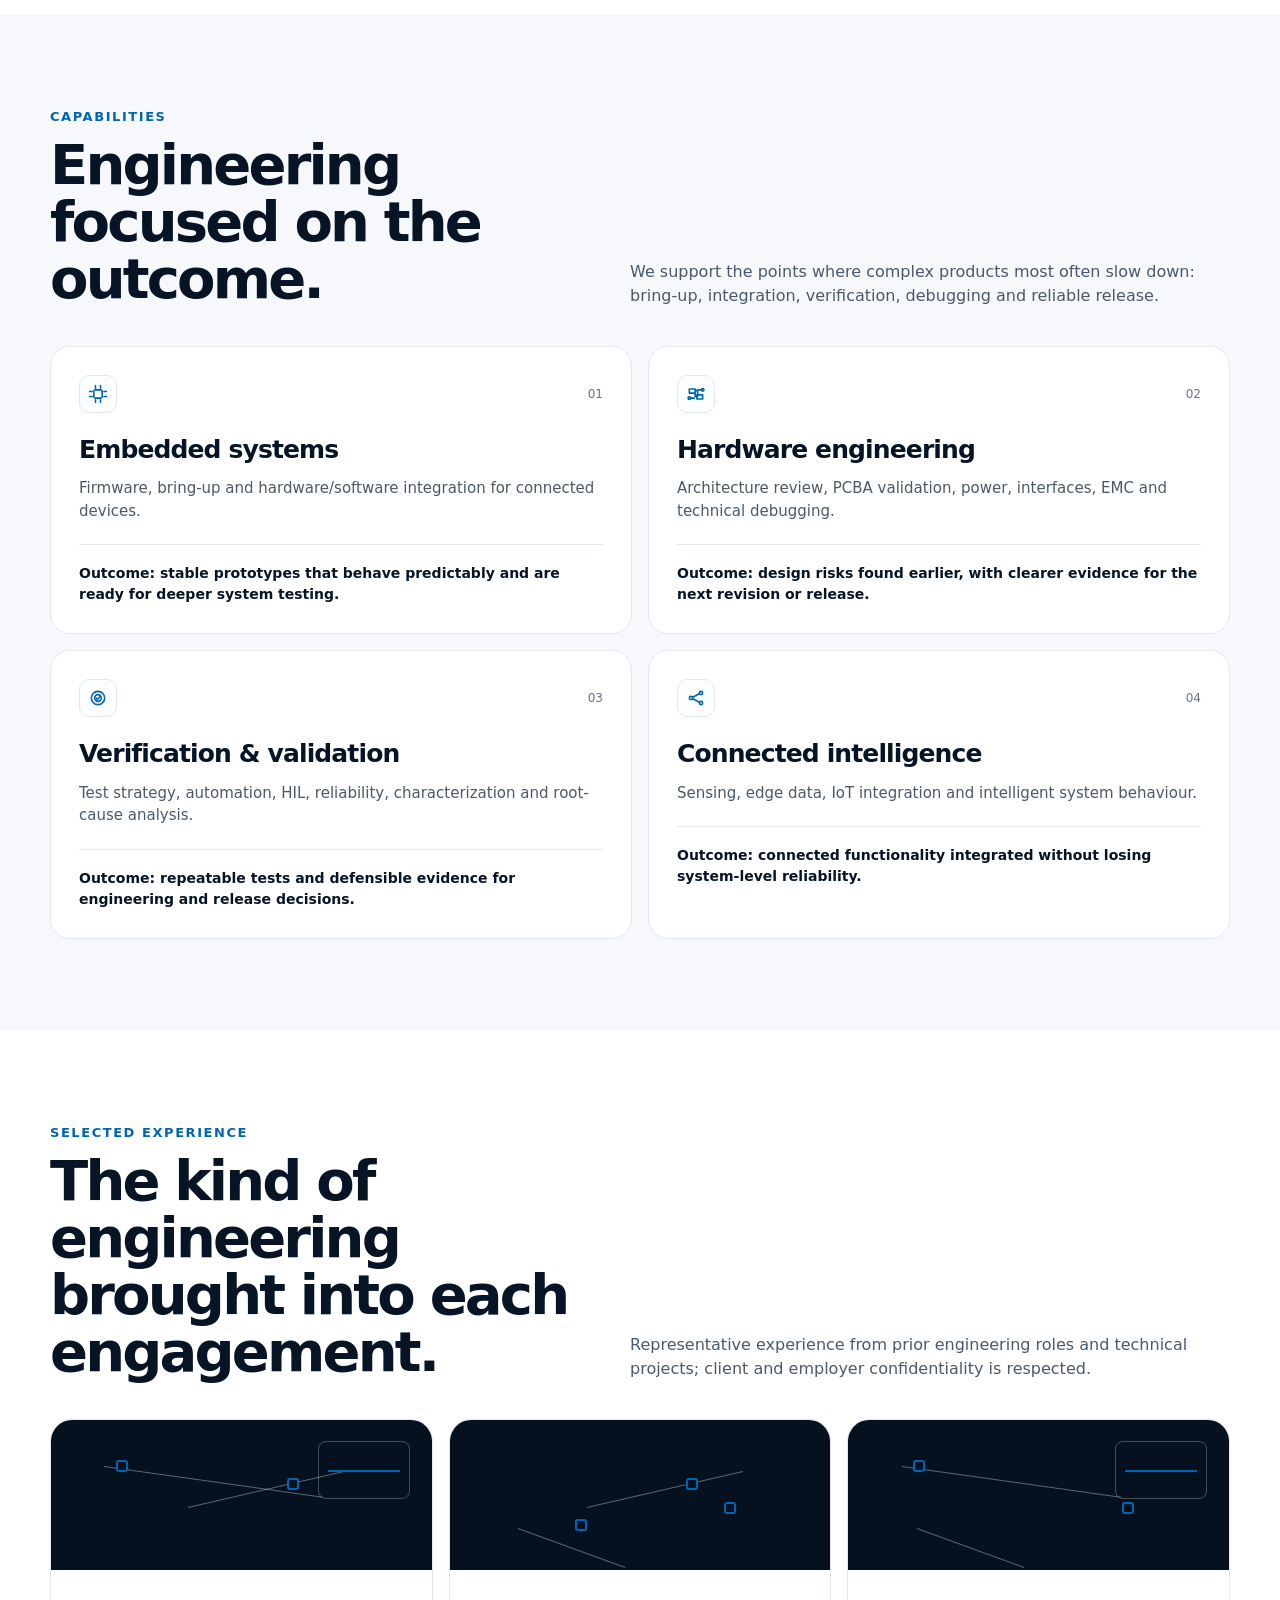
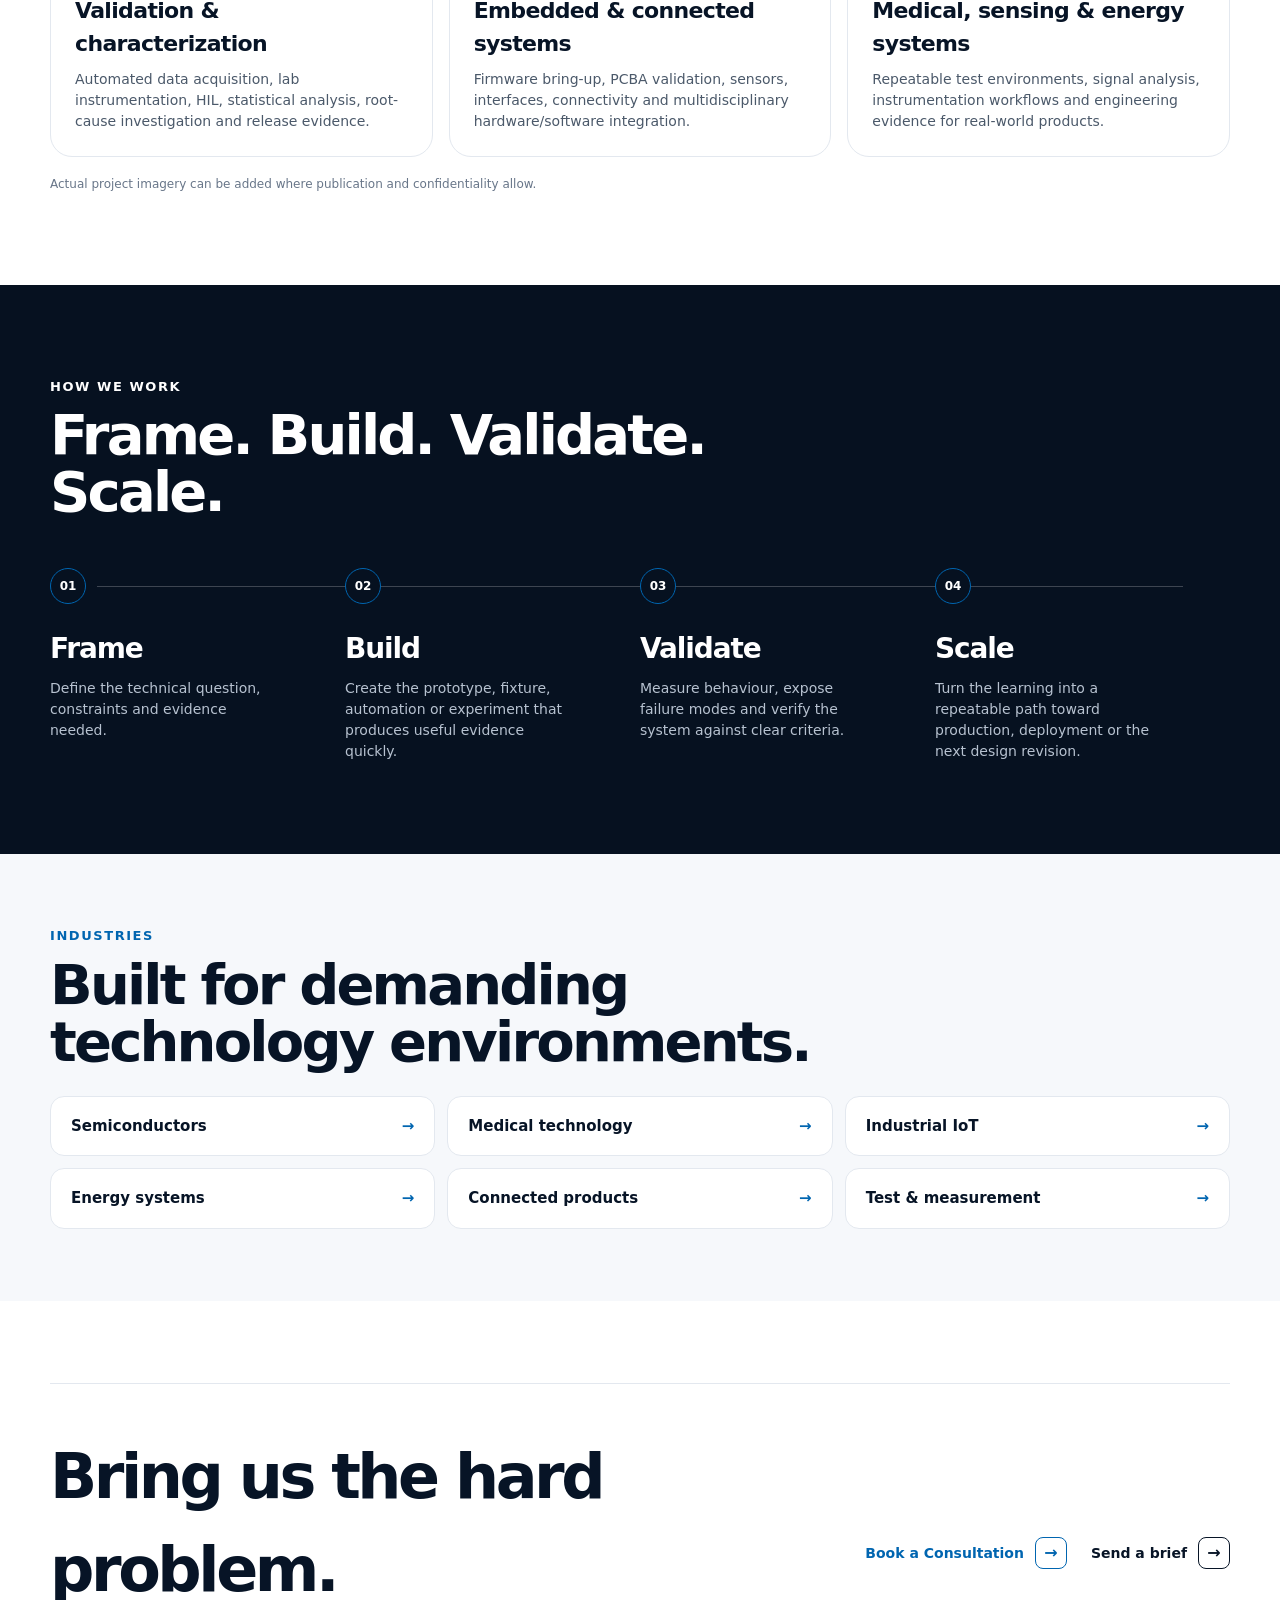
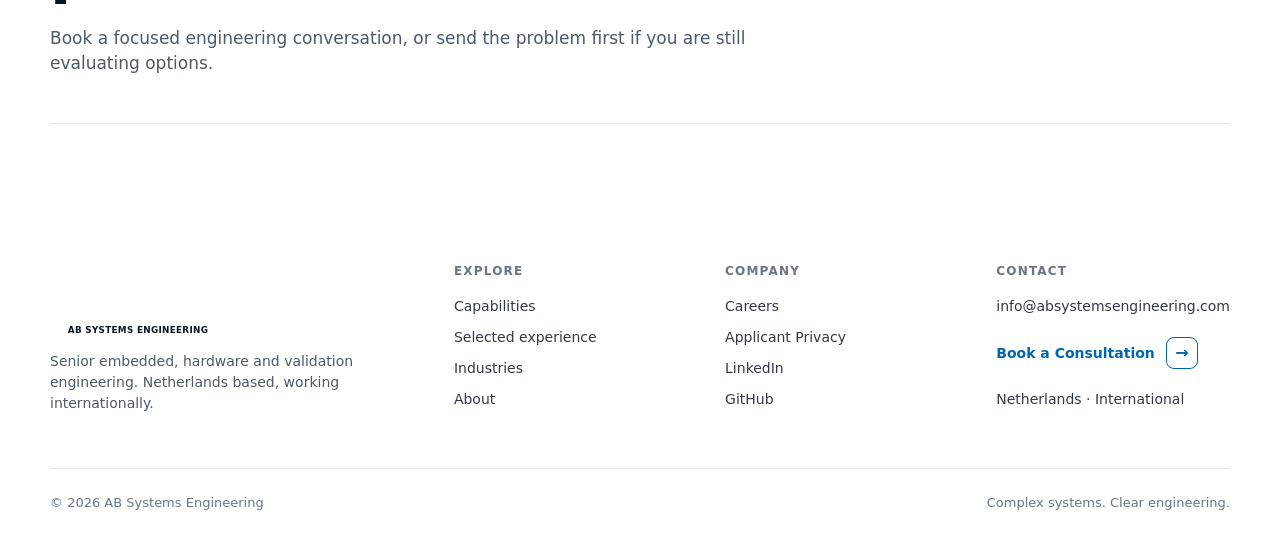
==== commit ee90f34f: "Unify CTAs, strengthen logo lockup, and refine homepage visual rhythm" ====
--- a/public/index.html
+++ b/public/index.html
@@ -15,36 +15,48 @@
   <link rel="icon" type="image/png" sizes="16x16" href="/assets/favicon-16.png">
   <link rel="apple-touch-icon" href="/assets/apple-touch-icon.png">
   <style>
-    :root{--ink:#071426;--muted:#5f6b7a;--line:#e3e8ef;--soft:#f6f8fb;--white:#fff;--blue:#0065b0;--navy:#061120;--radius:24px}
+    :root{--ink:#071426;--muted:#4b596a;--line:#e3e8ef;--soft:#f6f8fb;--white:#fff;--blue:#0065b0;--navy:#061120;--radius:24px}
     *{box-sizing:border-box}html{scroll-behavior:smooth}body{margin:0;color:var(--ink);background:var(--white);font-family:Inter,ui-sans-serif,system-ui,-apple-system,BlinkMacSystemFont,"Segoe UI",sans-serif;line-height:1.5;-webkit-font-smoothing:antialiased}a{color:inherit;text-decoration:none}.container{width:min(1180px,calc(100% - 44px));margin:0 auto}
-    header{position:sticky;top:0;z-index:50;background:rgba(255,255,255,.94);backdrop-filter:blur(18px);border-bottom:1px solid rgba(227,232,239,.88)}nav{min-height:96px;display:flex;align-items:center;justify-content:space-between;gap:28px}.brand{display:flex;align-items:center}.brand-logo{display:block;width:186px;height:auto}.navlinks{display:flex;align-items:center;gap:28px}.navlinks>a{position:relative;display:inline-flex;align-items:center;min-height:38px;color:#344052;font-size:14px;font-weight:650;transition:color .18s ease}.navlinks>a::after{content:"";position:absolute;left:0;right:0;bottom:2px;height:1px;background:var(--blue);transform:scaleX(0);transform-origin:left;transition:transform .18s ease}.navlinks>a:hover{color:var(--blue)}.navlinks>a:hover::after{transform:scaleX(1)}
-    .action-link{display:inline-flex;align-items:center;gap:11px;color:var(--blue);font-size:14px;font-weight:800;line-height:1;transition:color .18s ease}.action-arrow{display:inline-grid;place-items:center;width:32px;height:32px;border:1px solid var(--blue);border-radius:8px;color:var(--blue);font-size:16px;transition:transform .18s ease,background .18s ease,color .18s ease}.action-link:hover .action-arrow{transform:translateX(2px);background:var(--blue);color:#fff}.action-link.secondary{color:var(--ink)}.action-link.secondary .action-arrow{border-color:var(--ink);color:var(--ink)}.action-link.secondary:hover .action-arrow{background:var(--ink);color:#fff}
-    .hero{padding:88px 0 72px;background:linear-gradient(180deg,#fff 0%,#fafbfd 100%);border-bottom:1px solid var(--line)}.hero-grid{display:grid;grid-template-columns:minmax(0,1.45fr) minmax(300px,.55fr);gap:56px;align-items:end}.eyebrow,.section-label{font-size:13px;font-weight:800;letter-spacing:.12em;text-transform:uppercase;color:var(--blue)}h1{margin:16px 0 18px;max-width:900px;font-size:clamp(54px,8vw,92px);line-height:.96;letter-spacing:-.065em}.lead{max-width:760px;margin:0;color:var(--muted);font-size:clamp(18px,2vw,22px)}.hero-actions{display:flex;flex-wrap:wrap;gap:28px;margin-top:34px}.hero-proof{padding:24px 0 4px;border-top:1px solid var(--line)}.hero-proof strong{display:block;margin-bottom:5px;font-size:17px}.hero-proof p{margin:0;color:var(--muted);font-size:14px}.proof-strip{display:grid;grid-template-columns:repeat(3,1fr);margin-top:50px;border-top:1px solid var(--line);border-bottom:1px solid var(--line)}.proof-item{padding:19px 22px 19px 0}.proof-item+ .proof-item{padding-left:22px;border-left:1px solid var(--line)}.proof-item strong{display:block;font-size:18px;letter-spacing:-.02em}.proof-item span{display:block;margin-top:4px;color:var(--muted);font-size:13px}
+
+    header{position:sticky;top:0;z-index:50;background:rgba(255,255,255,.94);backdrop-filter:blur(18px);border-bottom:1px solid rgba(227,232,239,.88)}nav{min-height:96px;display:flex;align-items:center;justify-content:space-between;gap:28px}.brand{display:flex;align-items:center}.brand-lockup{--brand-width:186px;width:var(--brand-width);display:grid;justify-items:center;gap:2px}.brand-symbol{width:100%;height:calc(var(--brand-width)*.355);overflow:hidden}.brand-symbol img{display:block;width:100%;height:auto}.brand-wordmark{font-size:calc(var(--brand-width)*.05);font-weight:600;letter-spacing:.035em;line-height:1;color:var(--ink);white-space:nowrap}.footer-brand .brand-lockup{--brand-width:176px}
+    .navlinks{display:flex;align-items:center;gap:28px}.navlinks>a{position:relative;display:inline-flex;align-items:center;min-height:38px;color:#344052;font-size:14px;font-weight:650;transition:color .18s ease}.navlinks>a:not(.consult-cta)::after{content:"";position:absolute;left:0;right:0;bottom:2px;height:1px;background:var(--blue);transform:scaleX(0);transform-origin:left;transition:transform .18s ease}.navlinks>a:hover{color:var(--blue)}.navlinks>a:not(.consult-cta):hover::after{transform:scaleX(1)}
+
+    .consult-cta,.action-link{display:inline-flex;align-items:center;gap:11px;font-size:14px;font-weight:800;line-height:1}.consult-cta{color:var(--blue)!important}.action-link{color:var(--blue);transition:color .18s ease}.action-arrow{display:inline-grid;place-items:center;width:32px;height:32px;border:1px solid currentColor;border-radius:8px;color:inherit;font-size:16px;transition:transform .18s ease,background .18s ease,color .18s ease}.consult-cta:hover .action-arrow,.action-link:hover .action-arrow{transform:translateX(2px);background:var(--blue);border-color:var(--blue);color:#fff}.action-link.secondary{color:var(--ink)}.action-link.secondary:hover .action-arrow{background:var(--ink);border-color:var(--ink);color:#fff}.navlinks .consult-cta{min-height:38px}.footer-col .consult-cta{width:auto;margin:10px 0}
+
+    .hero{padding:88px 0 72px;background:linear-gradient(180deg,#fff 0%,#fafbfd 100%);border-bottom:1px solid var(--line)}.hero-grid{display:grid;grid-template-columns:minmax(0,1.45fr) minmax(300px,.55fr);gap:56px;align-items:end}.eyebrow,.section-label{font-size:13px;font-weight:800;letter-spacing:.12em;text-transform:uppercase;color:var(--blue)}h1{margin:16px 0 18px;max-width:900px;font-size:clamp(54px,8vw,92px);line-height:.96;letter-spacing:-.065em}.lead{max-width:760px;margin:0;color:var(--muted);font-size:clamp(18px,2vw,22px)}.hero-actions{display:flex;flex-wrap:wrap;gap:28px;margin-top:34px}.hero-proof{padding:24px 0 4px;border-top:1px solid var(--line)}.hero-proof strong{display:block;margin-bottom:5px;font-size:17px}.hero-proof p{margin:0;color:var(--muted);font-size:14px}.proof-strip{display:grid;grid-template-columns:repeat(3,1fr);margin-top:50px;border-top:1px solid var(--line);border-bottom:1px solid var(--line)}.proof-item{padding:19px 22px 19px 0}.proof-item+.proof-item{padding-left:22px;border-left:1px solid var(--line)}.proof-item strong{display:block;font-size:18px;letter-spacing:-.02em}.proof-item span{display:block;margin-top:4px;color:var(--muted);font-size:13px}
+
     section{padding:92px 0}.section-head{display:flex;justify-content:space-between;gap:40px;align-items:end;margin-bottom:38px}.section-title{max-width:760px;margin:10px 0 0;font-size:clamp(36px,5vw,56px);line-height:1.02;letter-spacing:-.05em}.section-copy{max-width:600px;margin:0;color:var(--muted);font-size:16px}
-    .about{background:var(--white)}.about-grid{display:grid;grid-template-columns:1.05fr .95fr;gap:70px;align-items:start}.about-copy p{margin:0 0 20px;color:var(--muted);font-size:17px}.about-copy strong{color:var(--ink)}.about-links{display:flex;flex-wrap:wrap;gap:24px;margin-top:28px}.cred-grid{display:grid;gap:12px}.cred{padding:22px;border:1px solid var(--line);border-radius:18px;background:var(--soft)}.cred span{font-size:12px;color:#8490a0}.cred strong{display:block;margin-top:8px;font-size:20px;letter-spacing:-.025em}.cred p{margin:7px 0 0;color:var(--muted);font-size:14px}
-    .capabilities{background:var(--soft)}.cap-grid{display:grid;grid-template-columns:repeat(2,1fr);gap:16px}.cap{padding:28px;border:1px solid var(--line);border-radius:20px;background:#fff}.cap-top{display:flex;justify-content:space-between;gap:18px;align-items:flex-start}.cap-no{font-size:12px;color:#8993a2}.cap h3{margin:18px 0 9px;font-size:25px;letter-spacing:-.035em}.cap p{margin:0;color:var(--muted);font-size:15px}.cap-outcome{margin-top:22px;padding-top:18px;border-top:1px solid var(--line);font-size:14px;font-weight:750;color:var(--ink)}
-    .experience-grid{display:grid;grid-template-columns:repeat(3,1fr);gap:16px}.experience-card{overflow:hidden;border:1px solid var(--line);border-radius:22px;background:#fff}.tech-visual{height:150px;padding:22px;background:var(--navy);position:relative}.trace{position:absolute;height:1px;background:rgba(255,255,255,.35);transform-origin:left}.trace.t1{width:58%;left:14%;top:31%;transform:rotate(8deg)}.trace.t2{width:42%;left:36%;top:58%;transform:rotate(-13deg)}.trace.t3{width:30%;left:18%;top:72%;transform:rotate(20deg)}.node{position:absolute;width:12px;height:12px;border:2px solid var(--blue);background:var(--navy);border-radius:3px}.node.n1{left:17%;top:27%}.node.n2{left:62%;top:39%}.node.n3{left:72%;top:55%}.node.n4{left:33%;top:66%}.scope{position:absolute;right:22px;top:21px;width:92px;height:58px;border:1px solid rgba(255,255,255,.25);border-radius:8px}.scope::before{content:"";position:absolute;left:9px;right:9px;top:28px;height:2px;background:var(--blue);box-shadow:10px -10px 0 -1px var(--blue),25px 9px 0 -1px var(--blue),42px -7px 0 -1px var(--blue)}.experience-body{padding:24px}.experience-body h3{margin:0 0 9px;font-size:22px;letter-spacing:-.03em}.experience-body p{margin:0;color:var(--muted);font-size:14px}.experience-note{margin-top:18px;color:#8993a2;font-size:12px}
-    .process{background:var(--navy);color:#fff}.process .section-label{color:#fff}.process .section-title{max-width:800px}.process-track{display:grid;grid-template-columns:repeat(4,1fr);margin-top:48px;position:relative}.process-track::before{content:"";position:absolute;top:18px;left:4%;right:4%;height:1px;background:rgba(255,255,255,.22)}.process-step{position:relative;padding-right:28px}.step-dot{position:relative;z-index:1;display:grid;place-items:center;width:36px;height:36px;border:1px solid var(--blue);border-radius:50%;background:var(--navy);color:#fff;font-size:12px;font-weight:800}.process-step strong{display:block;margin-top:24px;font-size:28px;letter-spacing:-.04em}.process-step p{margin:8px 0 0;color:#9eadbf;font-size:14px;max-width:220px}
-    .industries{background:var(--soft)}.industry-grid{display:grid;grid-template-columns:repeat(3,1fr);gap:12px;margin-top:34px}.industry{display:flex;align-items:center;justify-content:space-between;gap:18px;padding:18px 20px;border:1px solid var(--line);border-radius:16px;background:#fff;font-size:15px;font-weight:750}.industry span:last-child{color:var(--blue)}.industry:hover{border-color:var(--blue)}
+    .about{background:var(--white)}.about-grid{display:grid;grid-template-columns:1.05fr .95fr;gap:70px;align-items:start}.about-copy p{margin:0 0 20px;color:var(--muted);font-size:17px}.about-copy strong{color:var(--ink)}.about-links{display:flex;flex-wrap:wrap;gap:24px;margin-top:28px}.cred-grid{display:grid;gap:12px}.cred{padding:22px;border:1px solid var(--line);border-radius:18px;background:var(--soft)}.cred span{font-size:12px;color:#687689}.cred strong{display:block;margin-top:8px;font-size:20px;letter-spacing:-.025em}.cred p{margin:7px 0 0;color:var(--muted);font-size:14px}
+
+    .capabilities{background:var(--soft)}.cap-grid{display:grid;grid-template-columns:repeat(2,1fr);gap:16px}.cap{padding:28px;border:1px solid var(--line);border-radius:20px;background:#fff}.cap-top{display:flex;justify-content:space-between;gap:18px;align-items:center}.cap-no{font-size:12px;color:#687689}.cap-icon{width:38px;height:38px;padding:8px;border:1px solid var(--line);border-radius:10px;color:var(--blue);background:#fbfdff;flex:0 0 auto}.cap-icon *{vector-effect:non-scaling-stroke}.cap h3{margin:18px 0 9px;font-size:25px;letter-spacing:-.035em}.cap p{margin:0;color:var(--muted);font-size:15px}.cap-outcome{margin-top:22px;padding-top:18px;border-top:1px solid var(--line);font-size:14px;font-weight:750;color:var(--ink)}
+
+    .experience-grid{display:grid;grid-template-columns:repeat(3,1fr);gap:16px}.experience-card{overflow:hidden;border:1px solid var(--line);border-radius:22px;background:#fff}.tech-visual{height:150px;padding:22px;background:var(--navy);position:relative}.trace{position:absolute;height:1px;background:rgba(255,255,255,.35);transform-origin:left}.trace.t1{width:58%;left:14%;top:31%;transform:rotate(8deg)}.trace.t2{width:42%;left:36%;top:58%;transform:rotate(-13deg)}.trace.t3{width:30%;left:18%;top:72%;transform:rotate(20deg)}.node{position:absolute;width:12px;height:12px;border:2px solid var(--blue);background:var(--navy);border-radius:3px}.node.n1{left:17%;top:27%}.node.n2{left:62%;top:39%}.node.n3{left:72%;top:55%}.node.n4{left:33%;top:66%}.scope{position:absolute;right:22px;top:21px;width:92px;height:58px;border:1px solid rgba(255,255,255,.25);border-radius:8px}.scope::before{content:"";position:absolute;left:9px;right:9px;top:28px;height:2px;background:var(--blue);box-shadow:10px -10px 0 -1px var(--blue),25px 9px 0 -1px var(--blue),42px -7px 0 -1px var(--blue)}.experience-body{padding:24px}.experience-body h3{margin:0 0 9px;font-size:22px;letter-spacing:-.03em}.experience-body p{margin:0;color:var(--muted);font-size:14px}.experience-note{margin-top:18px;color:#687689;font-size:12px}
+
+    .process{background:var(--navy);color:#fff}.process .section-label{color:#fff}.process .section-title{max-width:800px}.process-track{display:grid;grid-template-columns:repeat(4,1fr);margin-top:48px;position:relative}.process-track::before{content:"";position:absolute;top:18px;left:4%;right:4%;height:1px;background:rgba(255,255,255,.22)}.process-step{position:relative;padding-right:28px}.step-dot{position:relative;z-index:1;display:grid;place-items:center;width:36px;height:36px;border:1px solid var(--blue);border-radius:50%;background:var(--navy);color:#fff;font-size:12px;font-weight:800}.process-step strong{display:block;margin-top:24px;font-size:28px;letter-spacing:-.04em}.process-step p{margin:8px 0 0;color:#b7c2d0;font-size:14px;max-width:220px}
+
+    .industries{padding:72px 0;background:var(--soft)}.industry-grid{display:grid;grid-template-columns:repeat(3,1fr);gap:12px;margin-top:26px}.industry{display:flex;align-items:center;justify-content:space-between;gap:18px;padding:18px 20px;border:1px solid var(--line);border-radius:14px;background:#fff;font-size:15px;font-weight:750;text-align:left}.industry span:last-child{color:var(--blue)}.industry:hover{border-color:var(--blue)}
+
     .cta{padding:82px 0}.cta-box{display:grid;grid-template-columns:1.3fr .7fr;gap:50px;align-items:center;padding:46px 0;border-top:1px solid var(--line);border-bottom:1px solid var(--line)}.cta-box h2{margin:0;font-size:clamp(38px,5vw,62px);letter-spacing:-.055em}.cta-box p{margin:10px 0 0;color:var(--muted);font-size:17px}.cta-actions{display:flex;justify-content:flex-end;flex-wrap:wrap;gap:24px}
-    footer{padding:56px 0 36px}.footer-grid{display:grid;grid-template-columns:1.6fr repeat(3,1fr);gap:50px}.footer-brand img{width:176px;height:auto}.footer-brand p{max-width:330px;margin:16px 0 0;color:var(--muted);font-size:14px}.footer-col h3{margin:0 0 16px;font-size:12px;letter-spacing:.1em;text-transform:uppercase;color:#8a94a3}.footer-col a{display:block;width:max-content;margin:10px 0;color:#2e3949;font-size:14px}.footer-col a:hover{color:var(--blue)}.footer-bottom{display:flex;justify-content:space-between;gap:20px;flex-wrap:wrap;margin-top:48px;padding-top:24px;border-top:1px solid var(--line);color:#8a94a3;font-size:13px}
+
+    footer{padding:56px 0 36px}.footer-grid{display:grid;grid-template-columns:1.6fr repeat(3,1fr);gap:50px}.footer-brand p{max-width:330px;margin:16px 0 0;color:var(--muted);font-size:14px}.footer-col h3{margin:0 0 16px;font-size:12px;letter-spacing:.1em;text-transform:uppercase;color:#687689}.footer-col>a:not(.consult-cta){display:block;width:max-content;margin:10px 0;color:#2e3949;font-size:14px}.footer-col>a:not(.consult-cta):hover{color:var(--blue)}.footer-bottom{display:flex;justify-content:space-between;gap:20px;flex-wrap:wrap;margin-top:48px;padding-top:24px;border-top:1px solid var(--line);color:#687689;font-size:13px}
+
     @media(max-width:980px){.hero-grid,.about-grid,.cta-box{grid-template-columns:1fr}.hero-proof{max-width:520px}.cap-grid,.experience-grid,.industry-grid,.footer-grid{grid-template-columns:1fr 1fr}.process-track{grid-template-columns:1fr 1fr;gap:38px}.process-track::before{display:none}.cta-actions{justify-content:flex-start}.navlinks{gap:20px}.navlinks>a:not(.nav-priority){display:none}}
-    @media(max-width:620px){.container{width:min(100% - 26px,1180px)}nav{min-height:82px;gap:18px}.brand-logo{width:154px}.navlinks{gap:14px}.navlinks>a{font-size:12px;min-height:34px}.hero{padding:54px 0 56px}h1{font-size:52px}.hero-actions{gap:20px}.proof-strip,.cap-grid,.experience-grid,.industry-grid,.footer-grid,.process-track{grid-template-columns:1fr}.proof-item,.proof-item+ .proof-item{padding:16px 0;border-left:0;border-top:1px solid var(--line)}.proof-item:first-child{border-top:0}.about-grid{gap:38px}section{padding:70px 0}.experience-grid{gap:14px}.process-step{padding-right:0}.cta{padding:62px 0}.footer-grid{gap:28px}.footer-bottom{margin-top:34px}}
+    @media(max-width:620px){.container{width:min(100% - 26px,1180px)}nav{min-height:82px;gap:18px}.brand-lockup{--brand-width:154px}.footer-brand .brand-lockup{--brand-width:158px}.navlinks{gap:12px}.navlinks>a{font-size:12px;min-height:34px}.navlinks .consult-cta{gap:7px}.navlinks .consult-cta .action-arrow{width:28px;height:28px;font-size:14px}.hero{padding:54px 0 56px}h1{font-size:52px}.hero-actions{gap:20px}.proof-strip,.cap-grid,.experience-grid,.industry-grid,.footer-grid,.process-track{grid-template-columns:1fr}.proof-item,.proof-item+.proof-item{padding:16px 0;border-left:0;border-top:1px solid var(--line)}.proof-item:first-child{border-top:0}.about-grid{gap:38px}section{padding:70px 0}.industries{padding:58px 0}.experience-grid{gap:14px}.process-step{padding-right:0}.cta{padding:62px 0}.footer-grid{gap:28px}.footer-bottom{margin-top:34px}}
     @media(prefers-reduced-motion:reduce){html{scroll-behavior:auto}*,*::before,*::after{transition:none!important}}
   </style>
 </head>
 <body>
 <header>
   <nav class="container" aria-label="Primary navigation">
-    <a class="brand" href="#top" aria-label="AB Systems Engineering home"><img class="brand-logo" src="/assets/ab-systems-engineering-logo.svg" alt="AB Systems Engineering"></a>
-    <div class="navlinks"><a href="#capabilities">Capabilities</a><a href="#about">About</a><a href="#industries">Industries</a><a class="nav-priority" href="/careers/">Careers</a><a class="nav-priority" href="https://calendar.google.com/calendar/appointments/schedules/AcZssZ2g-VECLRk49Ntu7JBQC6dBl3aFF4do2EPfmo5kvElZtPKDEE5jALPYyBqP4YDxmiGmeCvr-DSj?gv=true" target="_blank" rel="noopener">Book a Consultation</a></div>
+    <a class="brand" href="#top" aria-label="AB Systems Engineering home"><span class="brand-lockup"><span class="brand-symbol"><img src="/assets/ab-systems-engineering-logo.svg" alt="" aria-hidden="true"></span><span class="brand-wordmark">AB SYSTEMS ENGINEERING</span></span></a>
+    <div class="navlinks"><a href="#capabilities">Capabilities</a><a href="#about">About</a><a href="#industries">Industries</a><a class="nav-priority" href="/careers/">Careers</a><a class="consult-cta nav-priority" href="https://calendar.google.com/calendar/appointments/schedules/AcZssZ2g-VECLRk49Ntu7JBQC6dBl3aFF4do2EPfmo5kvElZtPKDEE5jALPYyBqP4YDxmiGmeCvr-DSj?gv=true" target="_blank" rel="noopener">Book a Consultation <span class="action-arrow" aria-hidden="true">→</span></a></div>
   </nav>
 </header>
 <main id="top">
   <section class="hero">
     <div class="container">
       <div class="hero-grid">
-        <div><div class="eyebrow">AB Systems Engineering</div><h1>Complex systems.<br>Clear engineering.</h1><p class="lead">Embedded, hardware and validation engineering for teams bringing complex products from prototype to reliable deployment.</p><div class="hero-actions"><a class="action-link" href="https://calendar.google.com/calendar/appointments/schedules/AcZssZ2g-VECLRk49Ntu7JBQC6dBl3aFF4do2EPfmo5kvElZtPKDEE5jALPYyBqP4YDxmiGmeCvr-DSj?gv=true" target="_blank" rel="noopener">Book a Consultation <span class="action-arrow" aria-hidden="true">→</span></a><a class="action-link secondary" href="mailto:info@absystemsengineering.com?subject=Technical%20enquiry%20-%20AB%20Systems%20Engineering">Send a brief <span class="action-arrow" aria-hidden="true">→</span></a></div></div>
+        <div><div class="eyebrow">AB Systems Engineering</div><h1>Complex systems.<br>Clear engineering.</h1><p class="lead">Embedded, hardware and validation engineering for teams bringing complex products from prototype to reliable deployment.</p><div class="hero-actions"><a class="consult-cta" href="https://calendar.google.com/calendar/appointments/schedules/AcZssZ2g-VECLRk49Ntu7JBQC6dBl3aFF4do2EPfmo5kvElZtPKDEE5jALPYyBqP4YDxmiGmeCvr-DSj?gv=true" target="_blank" rel="noopener">Book a Consultation <span class="action-arrow" aria-hidden="true">→</span></a><a class="action-link secondary" href="mailto:info@absystemsengineering.com?subject=Technical%20enquiry%20-%20AB%20Systems%20Engineering">Send a brief <span class="action-arrow" aria-hidden="true">→</span></a></div></div>
         <div class="hero-proof"><strong>Senior engineering, hands-on delivery.</strong><p>From lab investigation and bring-up to automation, verification evidence and deployment readiness.</p></div>
       </div>
       <div class="proof-strip" aria-label="Engineering credibility"><div class="proof-item"><strong>7+ years</strong><span>Engineering experience across complex technical systems</span></div><div class="proof-item"><strong>Hardware + software</strong><span>Lab, firmware, instrumentation, automation and systems integration</span></div><div class="proof-item"><strong>Netherlands based</strong><span>International collaboration and delivery</span></div></div>
@@ -53,7 +65,12 @@
 
   <section class="about" id="about"><div class="container"><div class="about-grid"><div class="about-copy"><div class="section-label">Who we are</div><h2 class="section-title">Technical depth without unnecessary layers.</h2><p><strong>AB Systems Engineering is led by Ayodeji Babalola</strong>, an Electrical/Electronics Engineer with 7+ years of experience across embedded hardware, semiconductor validation, sensing, test automation and multidisciplinary system integration.</p><p>We work close to the technical problem: in the lab, in the data, at the interface between hardware and software, and with the evidence needed to make engineering decisions.</p><div class="about-links"><a class="action-link" href="https://www.linkedin.com/in/ayodejibabalola" target="_blank" rel="noopener">LinkedIn <span class="action-arrow" aria-hidden="true">↗</span></a><a class="action-link secondary" href="https://github.com/AyodejiBaba" target="_blank" rel="noopener">GitHub <span class="action-arrow" aria-hidden="true">↗</span></a></div></div><div class="cred-grid"><div class="cred"><span>01</span><strong>Hands-on technical ownership</strong><p>Measurement, debugging, validation and implementation rather than slide-only consulting.</p></div><div class="cred"><span>02</span><strong>Evidence-driven decisions</strong><p>Requirements, test data, failure analysis and clear release criteria.</p></div><div class="cred"><span>03</span><strong>Cross-domain systems thinking</strong><p>Embedded, hardware, sensing, automation, data and connected products considered together.</p></div></div></div></div></section>
 
-  <section class="capabilities" id="capabilities"><div class="container"><div class="section-head"><div><div class="section-label">Capabilities</div><h2 class="section-title">Engineering focused on the outcome.</h2></div><p class="section-copy">We support the points where complex products most often slow down: bring-up, integration, verification, debugging and reliable release.</p></div><div class="cap-grid"><article class="cap"><div class="cap-top"><span class="cap-no">01</span></div><h3>Embedded systems</h3><p>Firmware, bring-up and hardware/software integration for connected devices.</p><div class="cap-outcome">Outcome: stable prototypes that behave predictably and are ready for deeper system testing.</div></article><article class="cap"><div class="cap-top"><span class="cap-no">02</span></div><h3>Hardware engineering</h3><p>Architecture review, PCBA validation, power, interfaces, EMC and technical debugging.</p><div class="cap-outcome">Outcome: design risks found earlier, with clearer evidence for the next revision or release.</div></article><article class="cap"><div class="cap-top"><span class="cap-no">03</span></div><h3>Verification &amp; validation</h3><p>Test strategy, automation, HIL, reliability, characterization and root-cause analysis.</p><div class="cap-outcome">Outcome: repeatable tests and defensible evidence for engineering and release decisions.</div></article><article class="cap"><div class="cap-top"><span class="cap-no">04</span></div><h3>Connected intelligence</h3><p>Sensing, edge data, IoT integration and intelligent system behaviour.</p><div class="cap-outcome">Outcome: connected functionality integrated without losing system-level reliability.</div></article></div></div></section>
+  <section class="capabilities" id="capabilities"><div class="container"><div class="section-head"><div><div class="section-label">Capabilities</div><h2 class="section-title">Engineering focused on the outcome.</h2></div><p class="section-copy">We support the points where complex products most often slow down: bring-up, integration, verification, debugging and reliable release.</p></div><div class="cap-grid">
+    <article class="cap"><div class="cap-top"><svg class="cap-icon" viewBox="0 0 24 24" fill="none" stroke="currentColor" stroke-width="1.6" stroke-linecap="round" stroke-linejoin="round" aria-hidden="true"><rect x="7" y="7" width="10" height="10" rx="2"/><path d="M9 2v3M15 2v3M9 19v3M15 19v3M2 9h3M2 15h3M19 9h3M19 15h3"/></svg><span class="cap-no">01</span></div><h3>Embedded systems</h3><p>Firmware, bring-up and hardware/software integration for connected devices.</p><div class="cap-outcome">Outcome: stable prototypes that behave predictably and are ready for deeper system testing.</div></article>
+    <article class="cap"><div class="cap-top"><svg class="cap-icon" viewBox="0 0 24 24" fill="none" stroke="currentColor" stroke-width="1.6" stroke-linecap="round" stroke-linejoin="round" aria-hidden="true"><path d="M4 6h7v5H4zM13 13h7v5h-7zM11 8h3v7h-3z"/><circle cx="4" cy="17" r="1.5"/><circle cx="20" cy="7" r="1.5"/><path d="M5.5 17H10M14 7h4.5"/></svg><span class="cap-no">02</span></div><h3>Hardware engineering</h3><p>Architecture review, PCBA validation, power, interfaces, EMC and technical debugging.</p><div class="cap-outcome">Outcome: design risks found earlier, with clearer evidence for the next revision or release.</div></article>
+    <article class="cap"><div class="cap-top"><svg class="cap-icon" viewBox="0 0 24 24" fill="none" stroke="currentColor" stroke-width="1.6" stroke-linecap="round" stroke-linejoin="round" aria-hidden="true"><circle cx="12" cy="12" r="8"/><circle cx="12" cy="12" r="4"/><path d="m9.7 12 1.6 1.7 3.3-3.6"/></svg><span class="cap-no">03</span></div><h3>Verification &amp; validation</h3><p>Test strategy, automation, HIL, reliability, characterization and root-cause analysis.</p><div class="cap-outcome">Outcome: repeatable tests and defensible evidence for engineering and release decisions.</div></article>
+    <article class="cap"><div class="cap-top"><svg class="cap-icon" viewBox="0 0 24 24" fill="none" stroke="currentColor" stroke-width="1.6" stroke-linecap="round" stroke-linejoin="round" aria-hidden="true"><circle cx="6" cy="12" r="2"/><circle cx="18" cy="6" r="2"/><circle cx="18" cy="18" r="2"/><path d="m8 11 8-4M8 13l8 4"/></svg><span class="cap-no">04</span></div><h3>Connected intelligence</h3><p>Sensing, edge data, IoT integration and intelligent system behaviour.</p><div class="cap-outcome">Outcome: connected functionality integrated without losing system-level reliability.</div></article>
+  </div></div></section>
 
   <section id="experience"><div class="container"><div class="section-head"><div><div class="section-label">Selected experience</div><h2 class="section-title">The kind of engineering brought into each engagement.</h2></div><p class="section-copy">Representative experience from prior engineering roles and technical projects; client and employer confidentiality is respected.</p></div><div class="experience-grid"><article class="experience-card"><div class="tech-visual" aria-hidden="true"><span class="trace t1"></span><span class="trace t2"></span><span class="node n1"></span><span class="node n2"></span><span class="scope"></span></div><div class="experience-body"><h3>Validation & characterization</h3><p>Automated data acquisition, lab instrumentation, HIL, statistical analysis, root-cause investigation and release evidence.</p></div></article><article class="experience-card"><div class="tech-visual" aria-hidden="true"><span class="trace t2"></span><span class="trace t3"></span><span class="node n2"></span><span class="node n3"></span><span class="node n4"></span></div><div class="experience-body"><h3>Embedded & connected systems</h3><p>Firmware bring-up, PCBA validation, sensors, interfaces, connectivity and multidisciplinary hardware/software integration.</p></div></article><article class="experience-card"><div class="tech-visual" aria-hidden="true"><span class="trace t1"></span><span class="trace t3"></span><span class="node n1"></span><span class="node n3"></span><span class="scope"></span></div><div class="experience-body"><h3>Medical, sensing & energy systems</h3><p>Repeatable test environments, signal analysis, instrumentation workflows and engineering evidence for real-world products.</p></div></article></div><div class="experience-note">Actual project imagery can be added where publication and confidentiality allow.</div></div></section>
 
@@ -61,9 +78,9 @@
 
   <section class="industries" id="industries"><div class="container"><div class="section-label">Industries</div><h2 class="section-title">Built for demanding technology environments.</h2><div class="industry-grid"><a class="industry" href="/industries/semiconductors/"><span>Semiconductors</span><span>→</span></a><a class="industry" href="/industries/medical-technology/"><span>Medical technology</span><span>→</span></a><a class="industry" href="/industries/industrial-iot/"><span>Industrial IoT</span><span>→</span></a><a class="industry" href="/industries/energy-systems/"><span>Energy systems</span><span>→</span></a><a class="industry" href="/industries/connected-products/"><span>Connected products</span><span>→</span></a><a class="industry" href="/industries/test-measurement/"><span>Test &amp; measurement</span><span>→</span></a></div></div></section>
 
-  <section class="cta" id="contact"><div class="container"><div class="cta-box"><div><h2>Bring us the hard problem.</h2><p>Book a focused engineering conversation, or send the problem first if you are still evaluating options.</p></div><div class="cta-actions"><a class="action-link" href="https://calendar.google.com/calendar/appointments/schedules/AcZssZ2g-VECLRk49Ntu7JBQC6dBl3aFF4do2EPfmo5kvElZtPKDEE5jALPYyBqP4YDxmiGmeCvr-DSj?gv=true" target="_blank" rel="noopener">Book a Consultation <span class="action-arrow" aria-hidden="true">→</span></a><a class="action-link secondary" href="mailto:info@absystemsengineering.com?subject=Technical%20enquiry%20-%20AB%20Systems%20Engineering">Send a brief <span class="action-arrow" aria-hidden="true">→</span></a></div></div></div></section>
+  <section class="cta" id="contact"><div class="container"><div class="cta-box"><div><h2>Bring us the hard problem.</h2><p>Book a focused engineering conversation, or send the problem first if you are still evaluating options.</p></div><div class="cta-actions"><a class="consult-cta" href="https://calendar.google.com/calendar/appointments/schedules/AcZssZ2g-VECLRk49Ntu7JBQC6dBl3aFF4do2EPfmo5kvElZtPKDEE5jALPYyBqP4YDxmiGmeCvr-DSj?gv=true" target="_blank" rel="noopener">Book a Consultation <span class="action-arrow" aria-hidden="true">→</span></a><a class="action-link secondary" href="mailto:info@absystemsengineering.com?subject=Technical%20enquiry%20-%20AB%20Systems%20Engineering">Send a brief <span class="action-arrow" aria-hidden="true">→</span></a></div></div></div></section>
 </main>
-<footer><div class="container"><div class="footer-grid"><div class="footer-brand"><img src="/assets/ab-systems-engineering-logo.svg" alt="AB Systems Engineering"><p>Senior embedded, hardware and validation engineering. Netherlands based, working internationally.</p></div><div class="footer-col"><h3>Explore</h3><a href="#capabilities">Capabilities</a><a href="#experience">Selected experience</a><a href="#industries">Industries</a><a href="#about">About</a></div><div class="footer-col"><h3>Company</h3><a href="/careers/">Careers</a><a href="/privacy/">Applicant Privacy</a><a href="https://www.linkedin.com/in/ayodejibabalola" target="_blank" rel="noopener">LinkedIn</a><a href="https://github.com/AyodejiBaba" target="_blank" rel="noopener">GitHub</a></div><div class="footer-col"><h3>Contact</h3><a href="mailto:info@absystemsengineering.com">info@absystemsengineering.com</a><a href="https://calendar.google.com/calendar/appointments/schedules/AcZssZ2g-VECLRk49Ntu7JBQC6dBl3aFF4do2EPfmo5kvElZtPKDEE5jALPYyBqP4YDxmiGmeCvr-DSj?gv=true" target="_blank" rel="noopener">Book a Consultation</a><span style="display:block;margin-top:10px;color:#2e3949;font-size:14px">Netherlands · International</span></div></div><div class="footer-bottom"><span>© <span id="year"></span> AB Systems Engineering</span><span>Complex systems. Clear engineering.</span></div></div></footer>
+<footer><div class="container"><div class="footer-grid"><div class="footer-brand"><span class="brand-lockup"><span class="brand-symbol"><img src="/assets/ab-systems-engineering-logo.svg" alt="" aria-hidden="true"></span><span class="brand-wordmark">AB SYSTEMS ENGINEERING</span></span><p>Senior embedded, hardware and validation engineering. Netherlands based, working internationally.</p></div><div class="footer-col"><h3>Explore</h3><a href="#capabilities">Capabilities</a><a href="#experience">Selected experience</a><a href="#industries">Industries</a><a href="#about">About</a></div><div class="footer-col"><h3>Company</h3><a href="/careers/">Careers</a><a href="/privacy/">Applicant Privacy</a><a href="https://www.linkedin.com/in/ayodejibabalola" target="_blank" rel="noopener">LinkedIn</a><a href="https://github.com/AyodejiBaba" target="_blank" rel="noopener">GitHub</a></div><div class="footer-col"><h3>Contact</h3><a href="mailto:info@absystemsengineering.com">info@absystemsengineering.com</a><a class="consult-cta" href="https://calendar.google.com/calendar/appointments/schedules/AcZssZ2g-VECLRk49Ntu7JBQC6dBl3aFF4do2EPfmo5kvElZtPKDEE5jALPYyBqP4YDxmiGmeCvr-DSj?gv=true" target="_blank" rel="noopener">Book a Consultation <span class="action-arrow" aria-hidden="true">→</span></a><span style="display:block;margin-top:10px;color:#2e3949;font-size:14px">Netherlands · International</span></div></div><div class="footer-bottom"><span>© <span id="year"></span> AB Systems Engineering</span><span>Complex systems. Clear engineering.</span></div></div></footer>
 <script>document.getElementById("year").textContent=new Date().getFullYear();</script>
 </body>
-</html>
+</html>
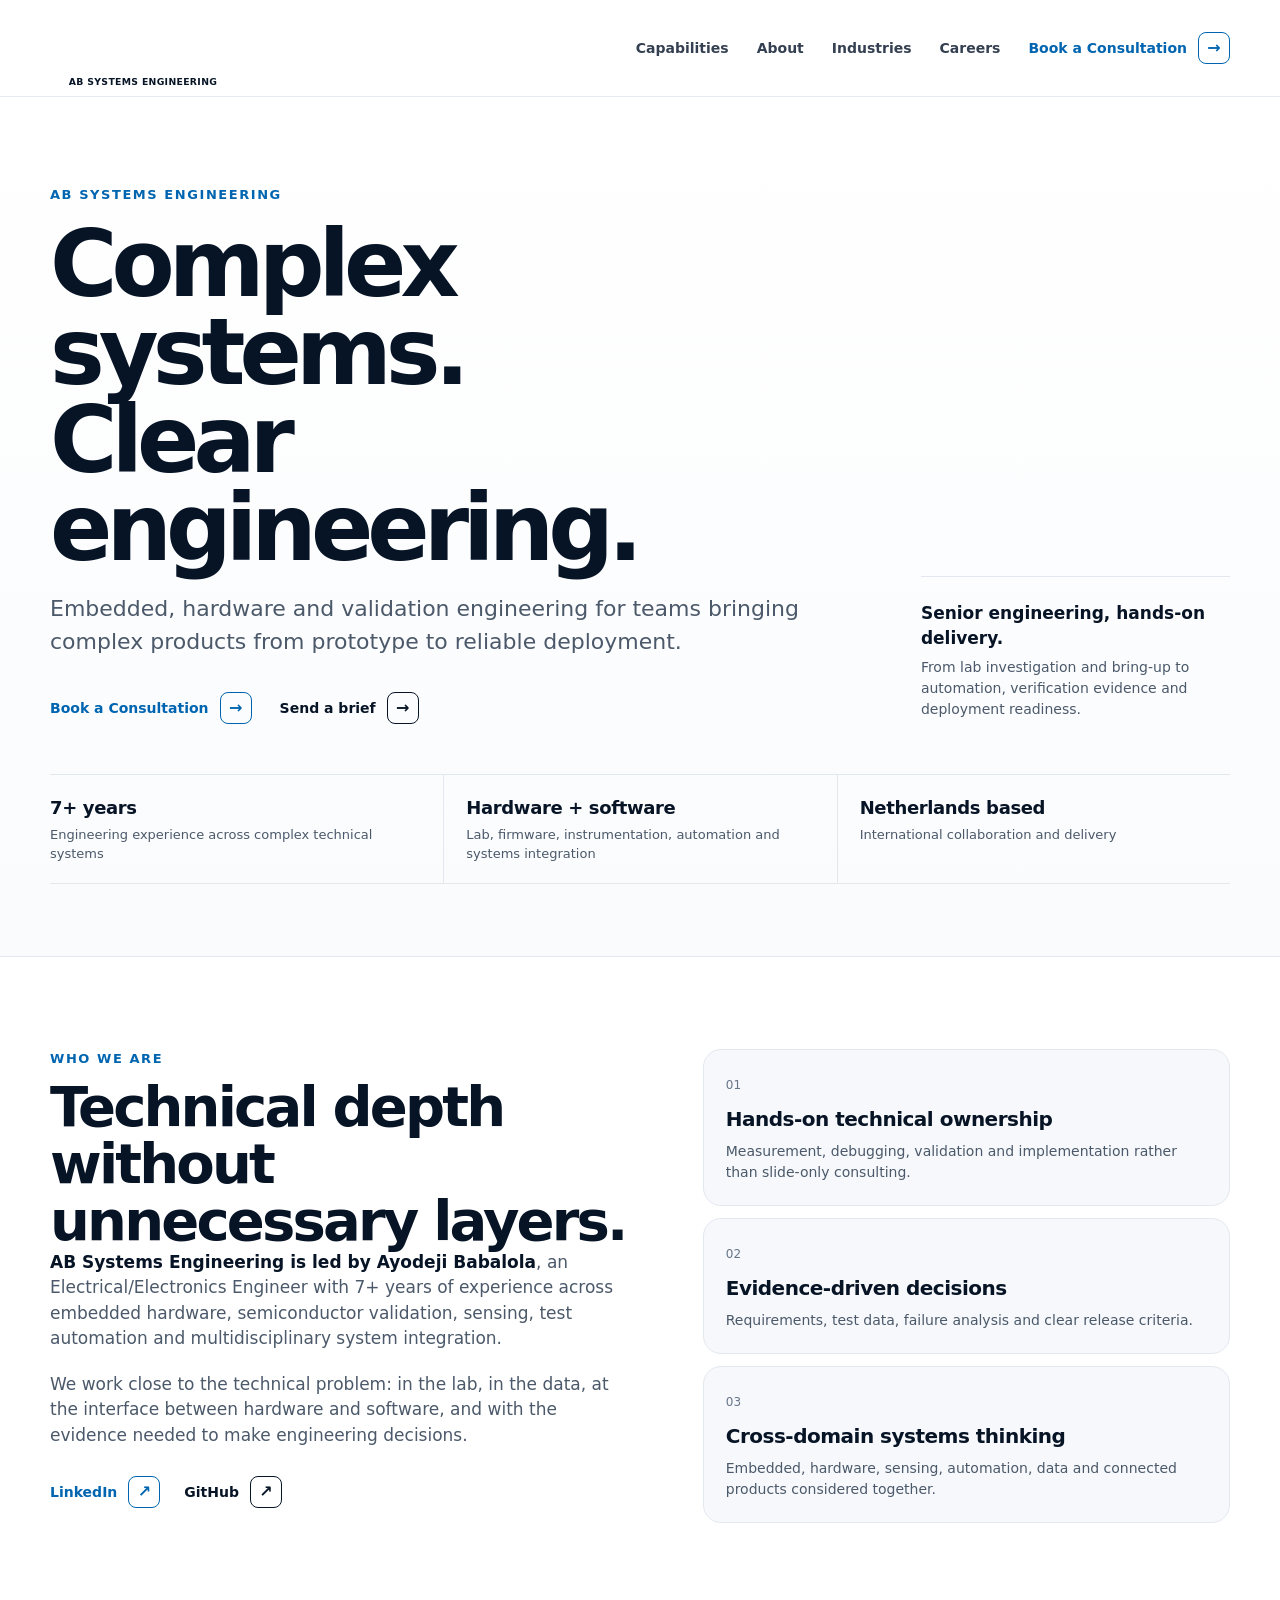
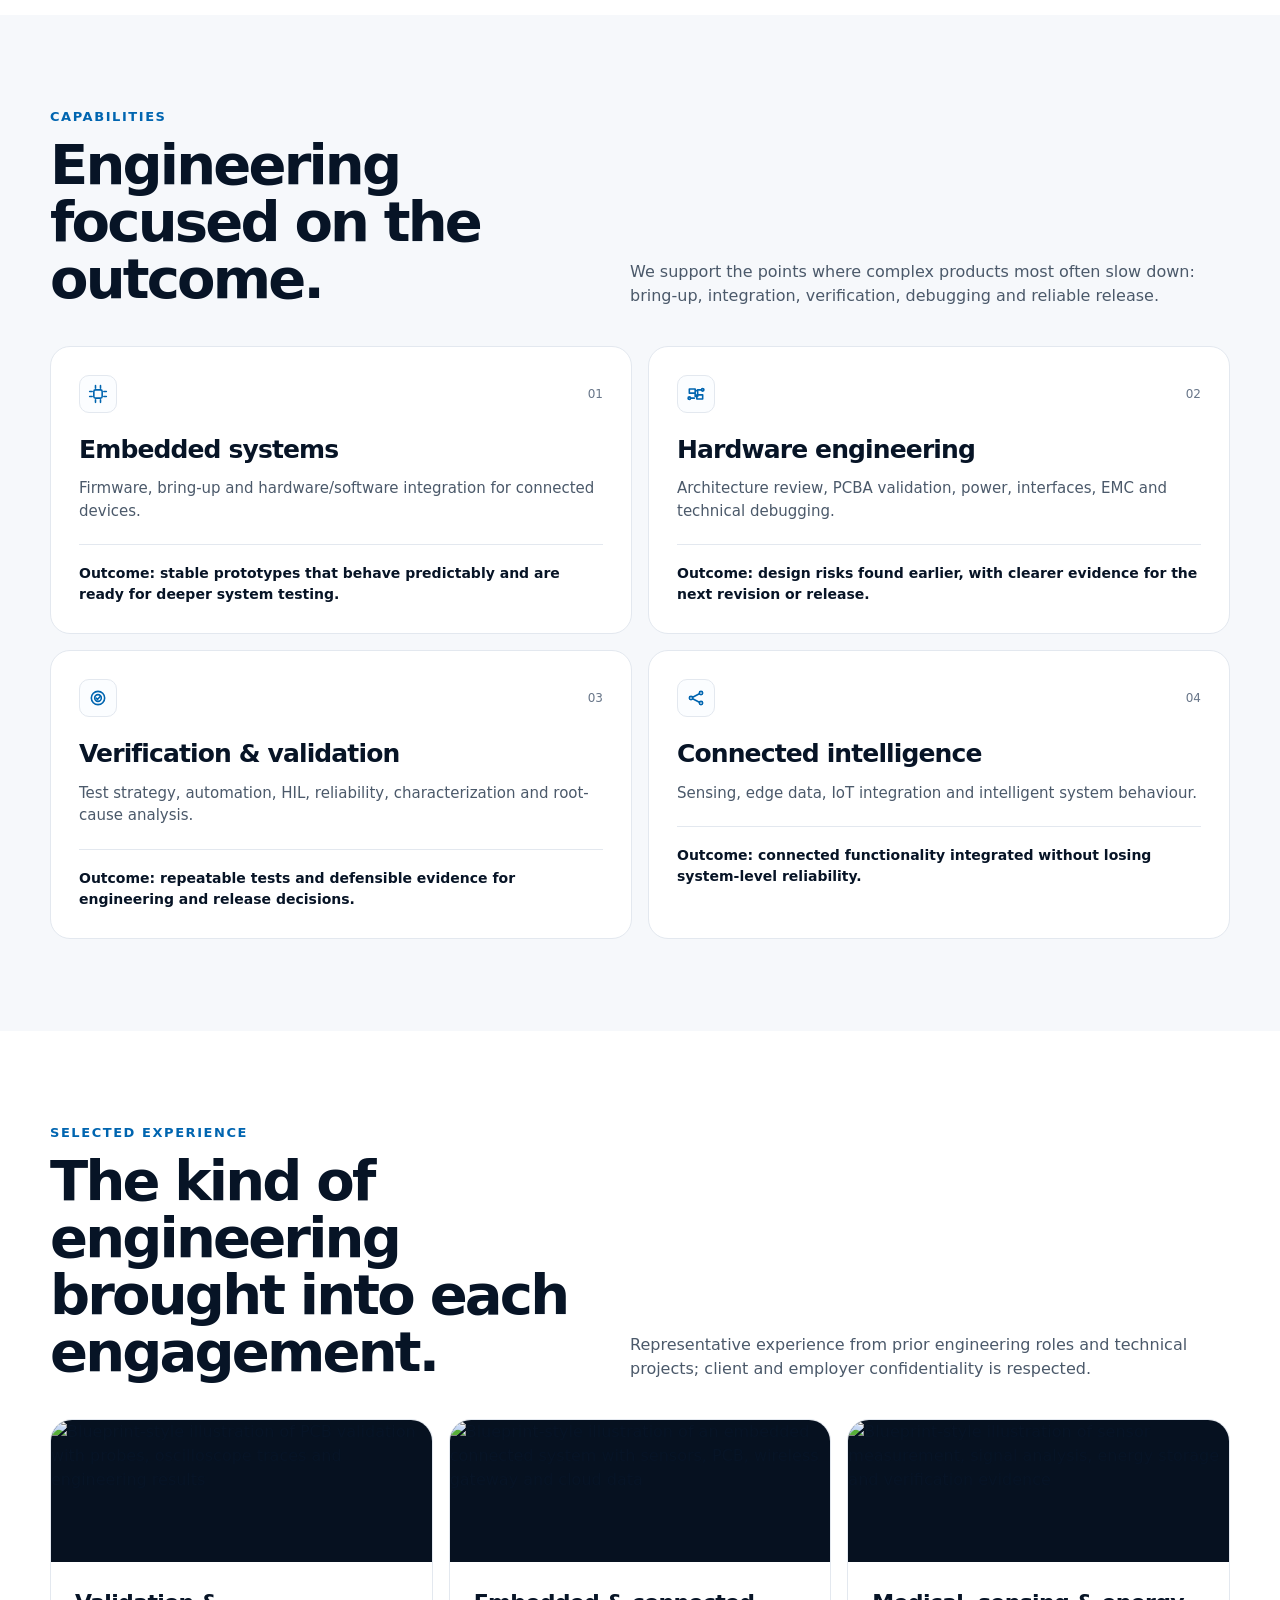
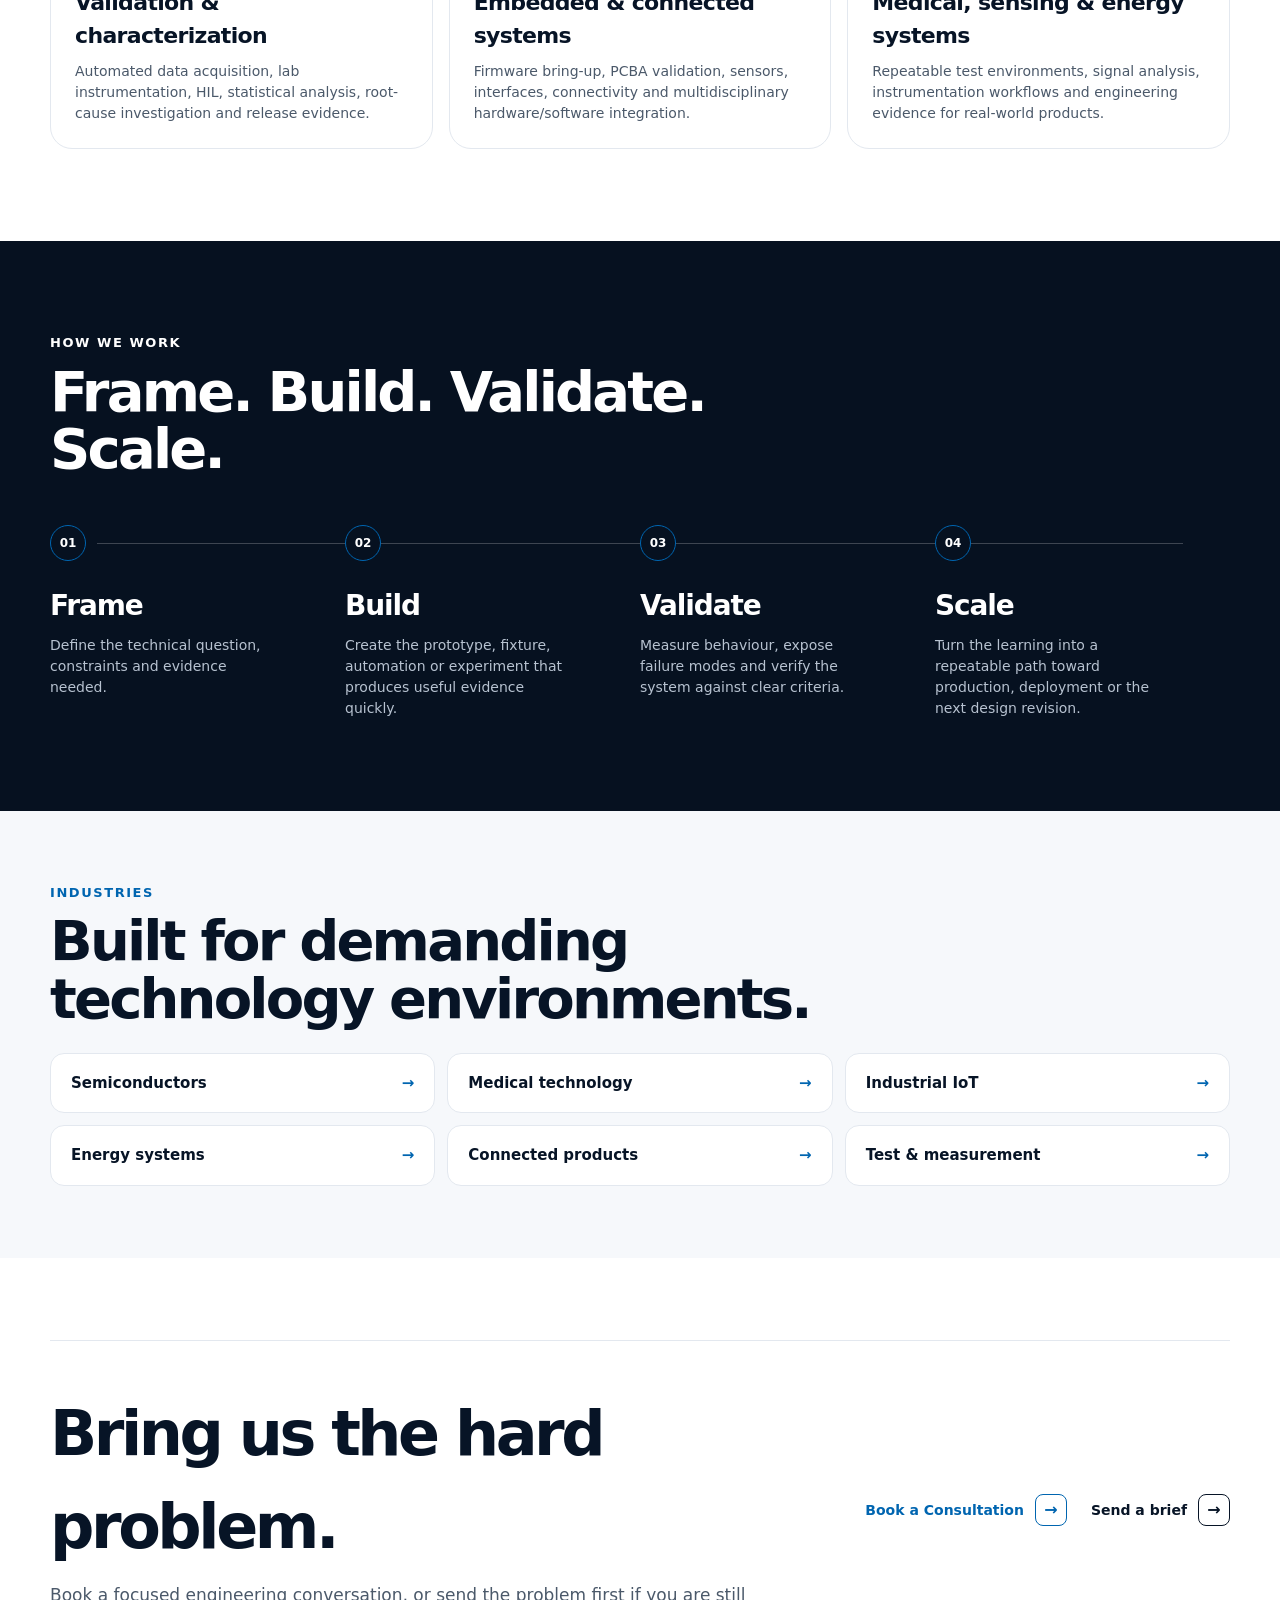
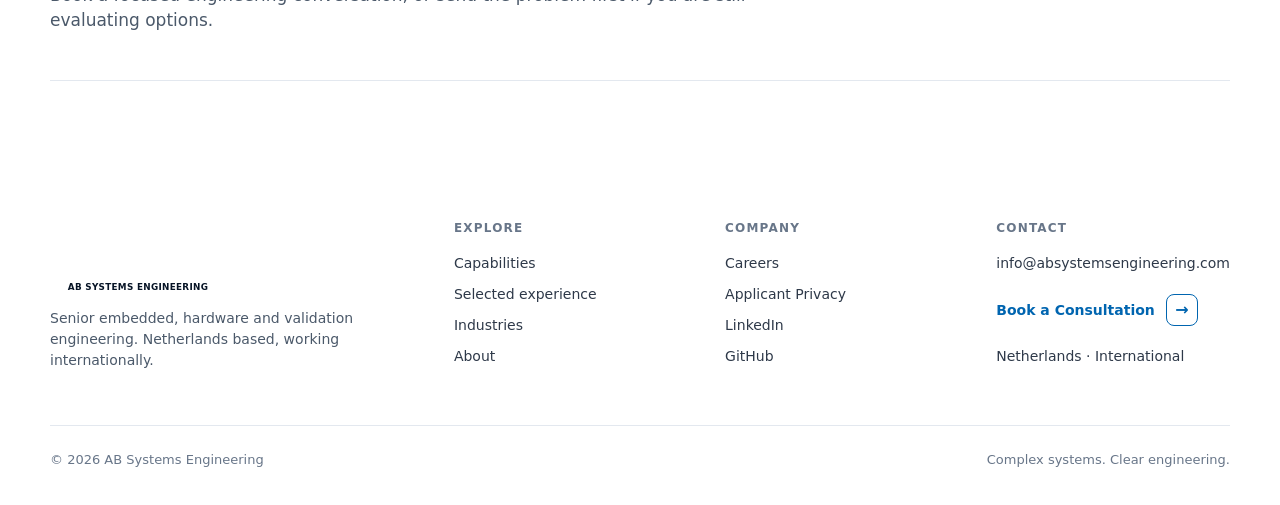
==== commit cf6bbe76: "Replace experience placeholders with theme-specific illustrations" ====
--- a/public/index.html
+++ b/public/index.html
@@ -30,7 +30,7 @@
 
     .capabilities{background:var(--soft)}.cap-grid{display:grid;grid-template-columns:repeat(2,1fr);gap:16px}.cap{padding:28px;border:1px solid var(--line);border-radius:20px;background:#fff}.cap-top{display:flex;justify-content:space-between;gap:18px;align-items:center}.cap-no{font-size:12px;color:#687689}.cap-icon{width:38px;height:38px;padding:8px;border:1px solid var(--line);border-radius:10px;color:var(--blue);background:#fbfdff;flex:0 0 auto}.cap-icon *{vector-effect:non-scaling-stroke}.cap h3{margin:18px 0 9px;font-size:25px;letter-spacing:-.035em}.cap p{margin:0;color:var(--muted);font-size:15px}.cap-outcome{margin-top:22px;padding-top:18px;border-top:1px solid var(--line);font-size:14px;font-weight:750;color:var(--ink)}
 
-    .experience-grid{display:grid;grid-template-columns:repeat(3,1fr);gap:16px}.experience-card{overflow:hidden;border:1px solid var(--line);border-radius:22px;background:#fff}.tech-visual{height:150px;padding:22px;background:var(--navy);position:relative}.trace{position:absolute;height:1px;background:rgba(255,255,255,.35);transform-origin:left}.trace.t1{width:58%;left:14%;top:31%;transform:rotate(8deg)}.trace.t2{width:42%;left:36%;top:58%;transform:rotate(-13deg)}.trace.t3{width:30%;left:18%;top:72%;transform:rotate(20deg)}.node{position:absolute;width:12px;height:12px;border:2px solid var(--blue);background:var(--navy);border-radius:3px}.node.n1{left:17%;top:27%}.node.n2{left:62%;top:39%}.node.n3{left:72%;top:55%}.node.n4{left:33%;top:66%}.scope{position:absolute;right:22px;top:21px;width:92px;height:58px;border:1px solid rgba(255,255,255,.25);border-radius:8px}.scope::before{content:"";position:absolute;left:9px;right:9px;top:28px;height:2px;background:var(--blue);box-shadow:10px -10px 0 -1px var(--blue),25px 9px 0 -1px var(--blue),42px -7px 0 -1px var(--blue)}.experience-body{padding:24px}.experience-body h3{margin:0 0 9px;font-size:22px;letter-spacing:-.03em}.experience-body p{margin:0;color:var(--muted);font-size:14px}.experience-note{margin-top:18px;color:#687689;font-size:12px}
+    .experience-grid{display:grid;grid-template-columns:repeat(3,1fr);gap:16px}.experience-card{overflow:hidden;border:1px solid var(--line);border-radius:22px;background:#fff}.experience-image{display:block;width:100%;aspect-ratio:1024/384;object-fit:cover;background:var(--navy)}.experience-body{padding:24px}.experience-body h3{margin:0 0 9px;font-size:22px;letter-spacing:-.03em}.experience-body p{margin:0;color:var(--muted);font-size:14px}
 
     .process{background:var(--navy);color:#fff}.process .section-label{color:#fff}.process .section-title{max-width:800px}.process-track{display:grid;grid-template-columns:repeat(4,1fr);margin-top:48px;position:relative}.process-track::before{content:"";position:absolute;top:18px;left:4%;right:4%;height:1px;background:rgba(255,255,255,.22)}.process-step{position:relative;padding-right:28px}.step-dot{position:relative;z-index:1;display:grid;place-items:center;width:36px;height:36px;border:1px solid var(--blue);border-radius:50%;background:var(--navy);color:#fff;font-size:12px;font-weight:800}.process-step strong{display:block;margin-top:24px;font-size:28px;letter-spacing:-.04em}.process-step p{margin:8px 0 0;color:#b7c2d0;font-size:14px;max-width:220px}
 
@@ -72,7 +72,7 @@
     <article class="cap"><div class="cap-top"><svg class="cap-icon" viewBox="0 0 24 24" fill="none" stroke="currentColor" stroke-width="1.6" stroke-linecap="round" stroke-linejoin="round" aria-hidden="true"><circle cx="6" cy="12" r="2"/><circle cx="18" cy="6" r="2"/><circle cx="18" cy="18" r="2"/><path d="m8 11 8-4M8 13l8 4"/></svg><span class="cap-no">04</span></div><h3>Connected intelligence</h3><p>Sensing, edge data, IoT integration and intelligent system behaviour.</p><div class="cap-outcome">Outcome: connected functionality integrated without losing system-level reliability.</div></article>
   </div></div></section>
 
-  <section id="experience"><div class="container"><div class="section-head"><div><div class="section-label">Selected experience</div><h2 class="section-title">The kind of engineering brought into each engagement.</h2></div><p class="section-copy">Representative experience from prior engineering roles and technical projects; client and employer confidentiality is respected.</p></div><div class="experience-grid"><article class="experience-card"><div class="tech-visual" aria-hidden="true"><span class="trace t1"></span><span class="trace t2"></span><span class="node n1"></span><span class="node n2"></span><span class="scope"></span></div><div class="experience-body"><h3>Validation & characterization</h3><p>Automated data acquisition, lab instrumentation, HIL, statistical analysis, root-cause investigation and release evidence.</p></div></article><article class="experience-card"><div class="tech-visual" aria-hidden="true"><span class="trace t2"></span><span class="trace t3"></span><span class="node n2"></span><span class="node n3"></span><span class="node n4"></span></div><div class="experience-body"><h3>Embedded & connected systems</h3><p>Firmware bring-up, PCBA validation, sensors, interfaces, connectivity and multidisciplinary hardware/software integration.</p></div></article><article class="experience-card"><div class="tech-visual" aria-hidden="true"><span class="trace t1"></span><span class="trace t3"></span><span class="node n1"></span><span class="node n3"></span><span class="scope"></span></div><div class="experience-body"><h3>Medical, sensing & energy systems</h3><p>Repeatable test environments, signal analysis, instrumentation workflows and engineering evidence for real-world products.</p></div></article></div><div class="experience-note">Actual project imagery can be added where publication and confidentiality allow.</div></div></section>
+  <section id="experience"><div class="container"><div class="section-head"><div><div class="section-label">Selected experience</div><h2 class="section-title">The kind of engineering brought into each engagement.</h2></div><p class="section-copy">Representative experience from prior engineering roles and technical projects; client and employer confidentiality is respected.</p></div><div class="experience-grid"><article class="experience-card"><img class="experience-image" src="/assets/experience-validation.svg" alt="Blueprint-style illustration of PCB validation with probes, oscilloscope traces and engineering results" loading="lazy" decoding="async"><div class="experience-body"><h3>Validation &amp; characterization</h3><p>Automated data acquisition, lab instrumentation, HIL, statistical analysis, root-cause investigation and release evidence.</p></div></article><article class="experience-card"><img class="experience-image" src="/assets/experience-embedded-connected.svg" alt="Blueprint-style illustration of an embedded connected system with sensors, PCB, wireless gateway and cloud data" loading="lazy" decoding="async"><div class="experience-body"><h3>Embedded &amp; connected systems</h3><p>Firmware bring-up, PCBA validation, sensors, interfaces, connectivity and multidisciplinary hardware/software integration.</p></div></article><article class="experience-card"><img class="experience-image" src="/assets/experience-medical-sensing-energy.svg" alt="Blueprint-style illustration of sensor measurement, signal analysis, energy storage and verification evidence" loading="lazy" decoding="async"><div class="experience-body"><h3>Medical, sensing &amp; energy systems</h3><p>Repeatable test environments, signal analysis, instrumentation workflows and engineering evidence for real-world products.</p></div></article></div></div></section>
 
   <section class="process" id="approach"><div class="container"><div class="section-label">How we work</div><h2 class="section-title">Frame. Build. Validate. Scale.</h2><div class="process-track"><div class="process-step"><span class="step-dot">01</span><strong>Frame</strong><p>Define the technical question, constraints and evidence needed.</p></div><div class="process-step"><span class="step-dot">02</span><strong>Build</strong><p>Create the prototype, fixture, automation or experiment that produces useful evidence quickly.</p></div><div class="process-step"><span class="step-dot">03</span><strong>Validate</strong><p>Measure behaviour, expose failure modes and verify the system against clear criteria.</p></div><div class="process-step"><span class="step-dot">04</span><strong>Scale</strong><p>Turn the learning into a repeatable path toward production, deployment or the next design revision.</p></div></div></div></section>
 
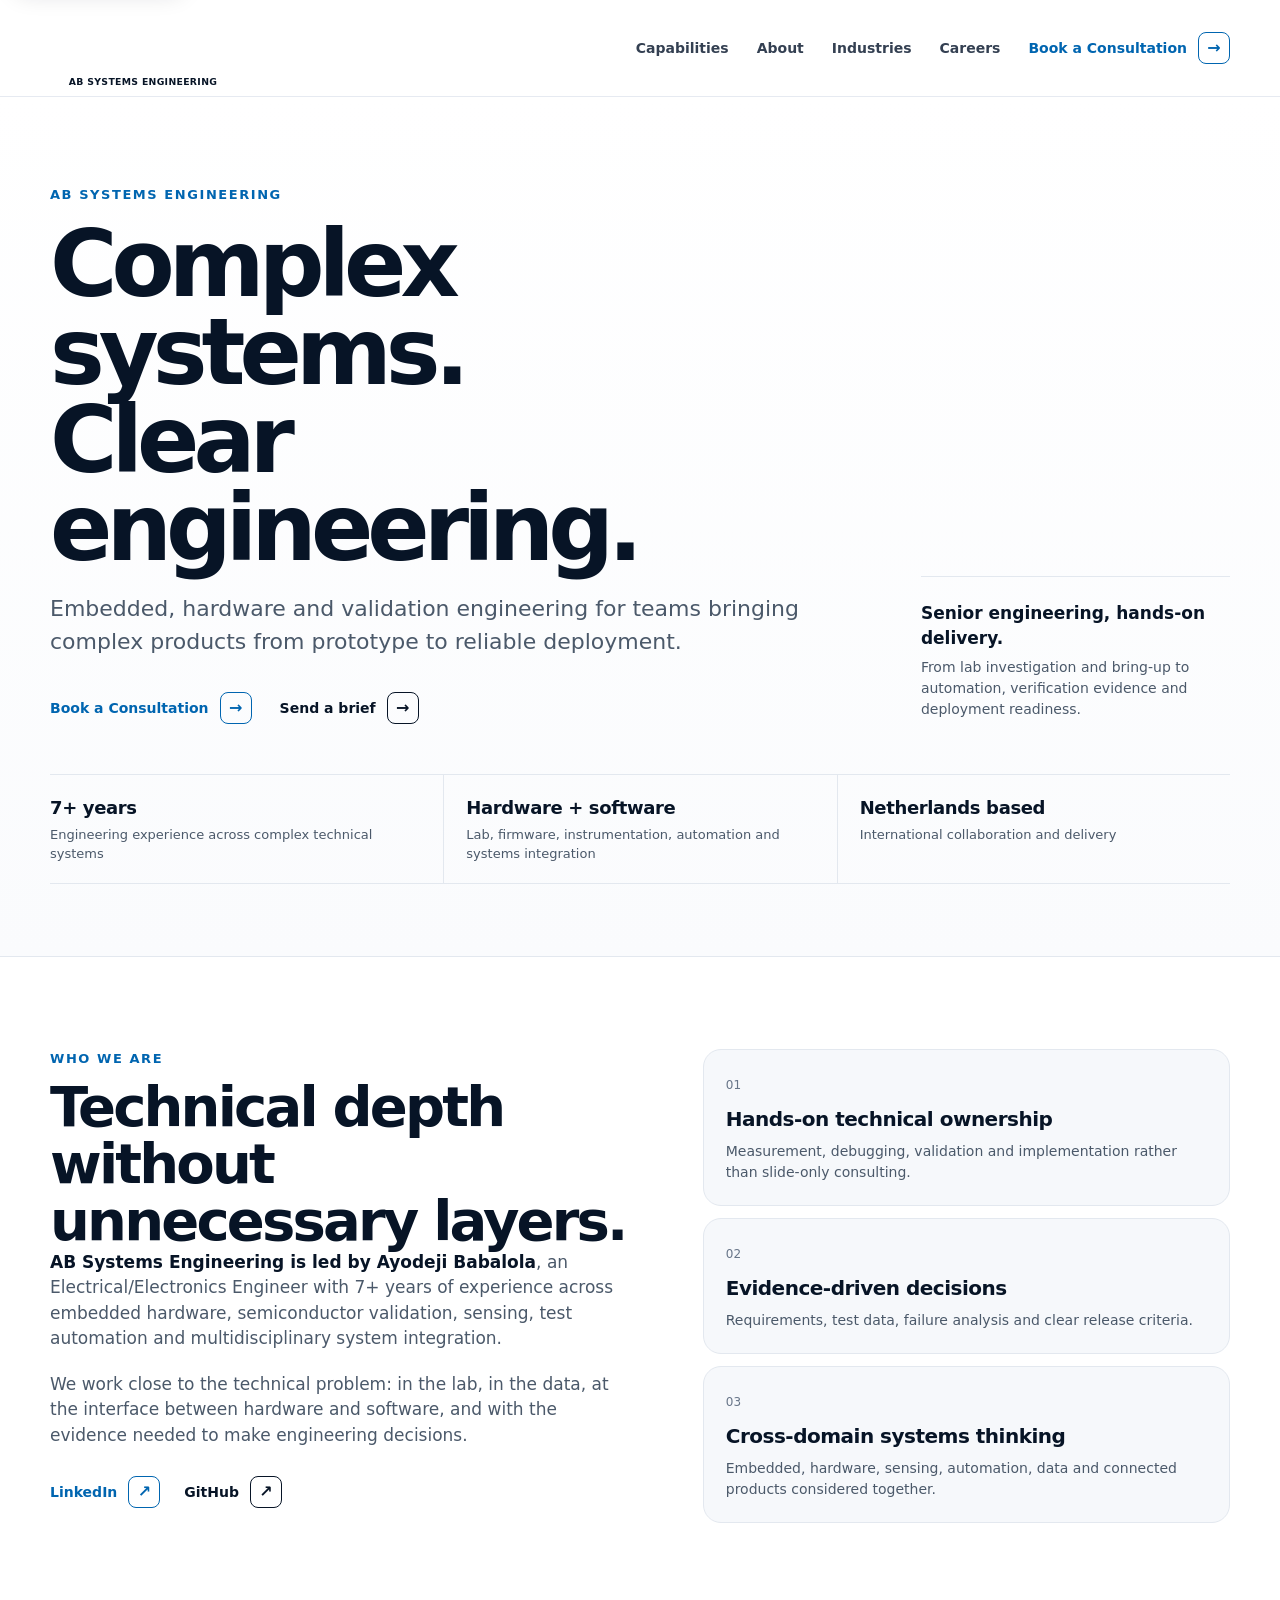
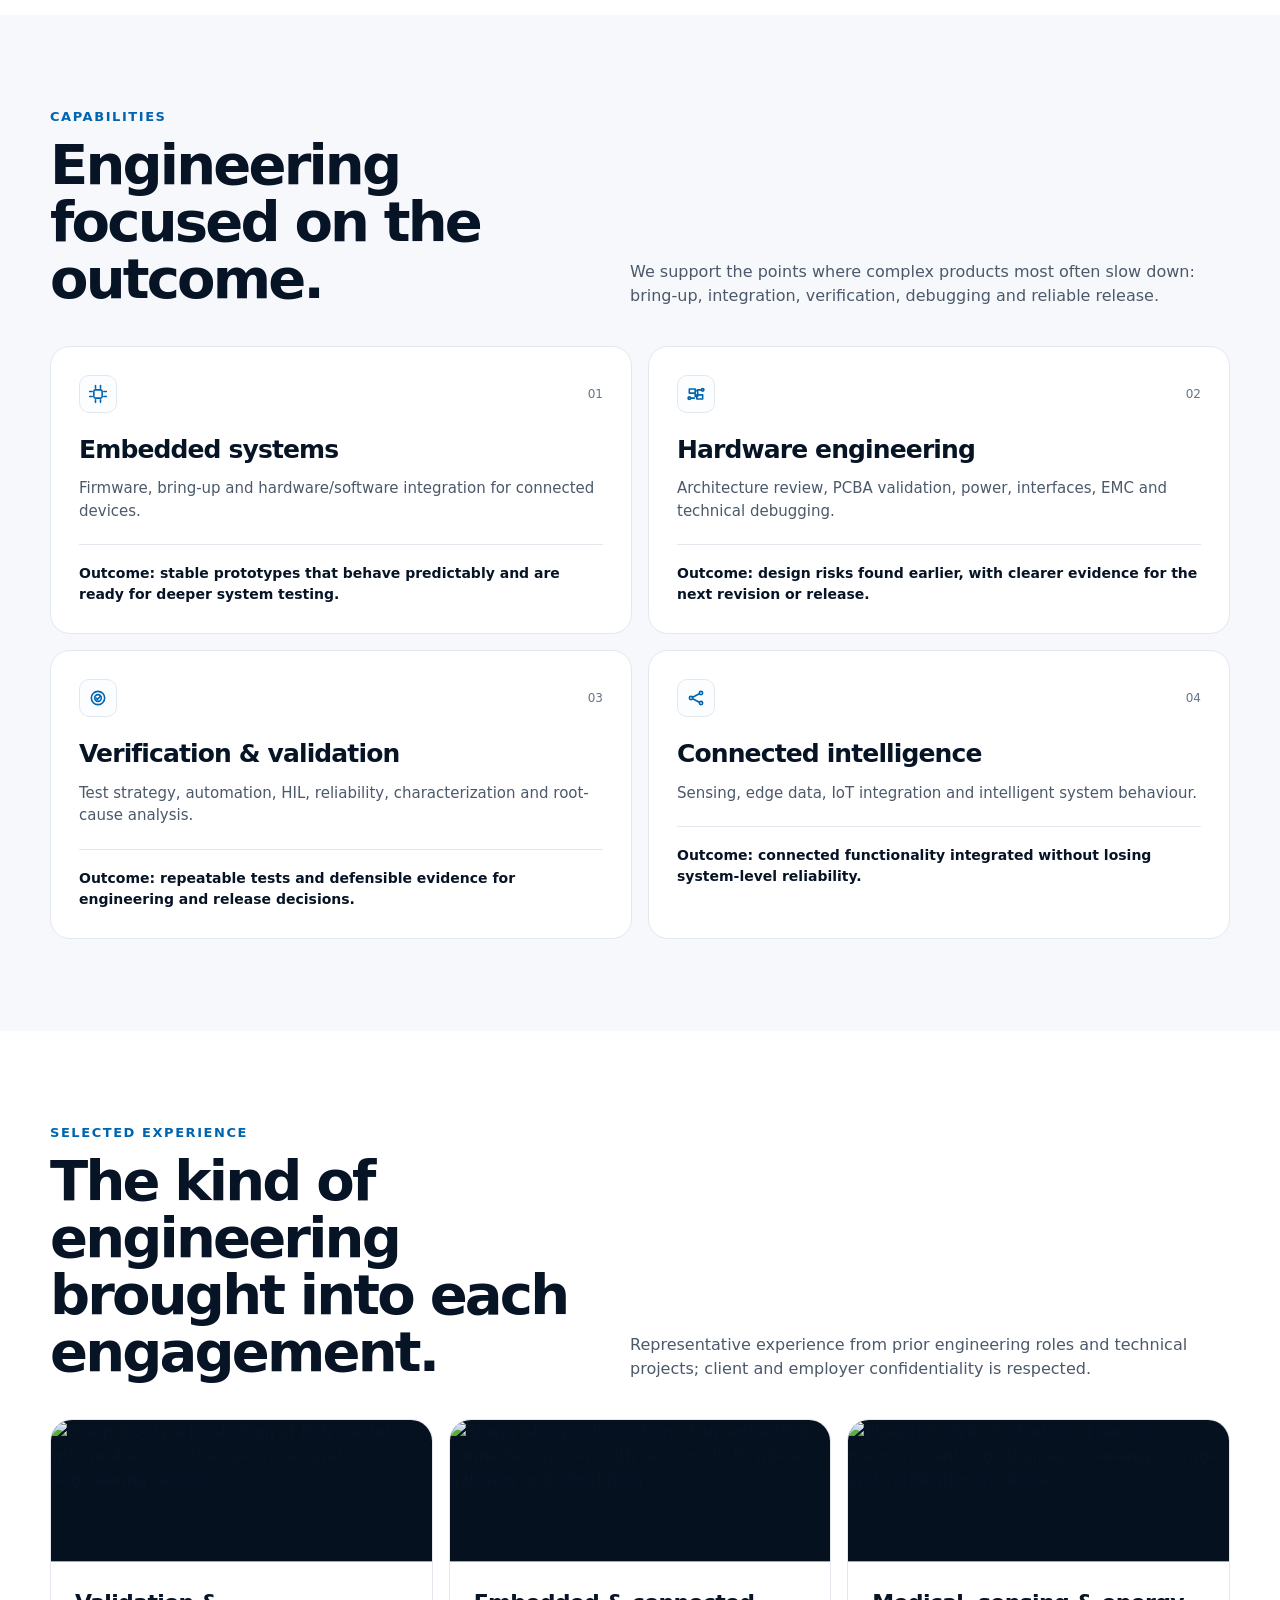
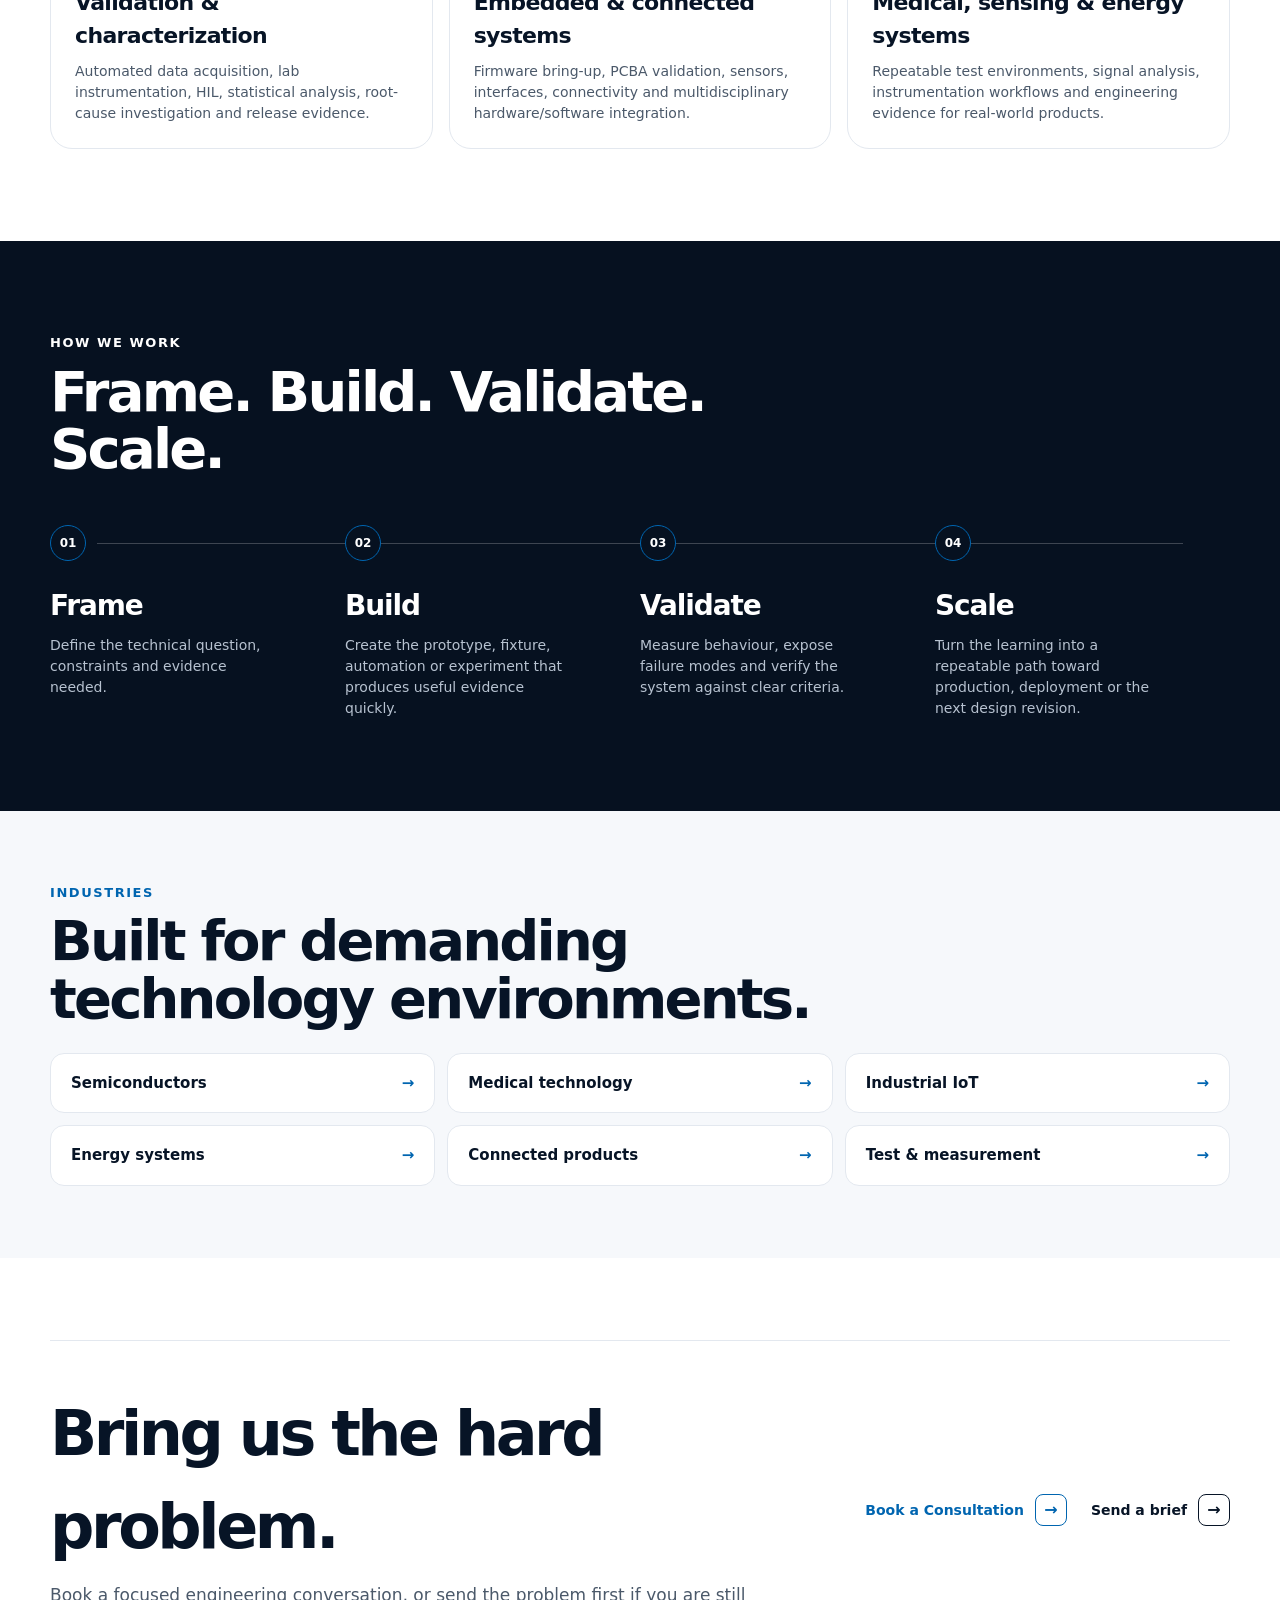
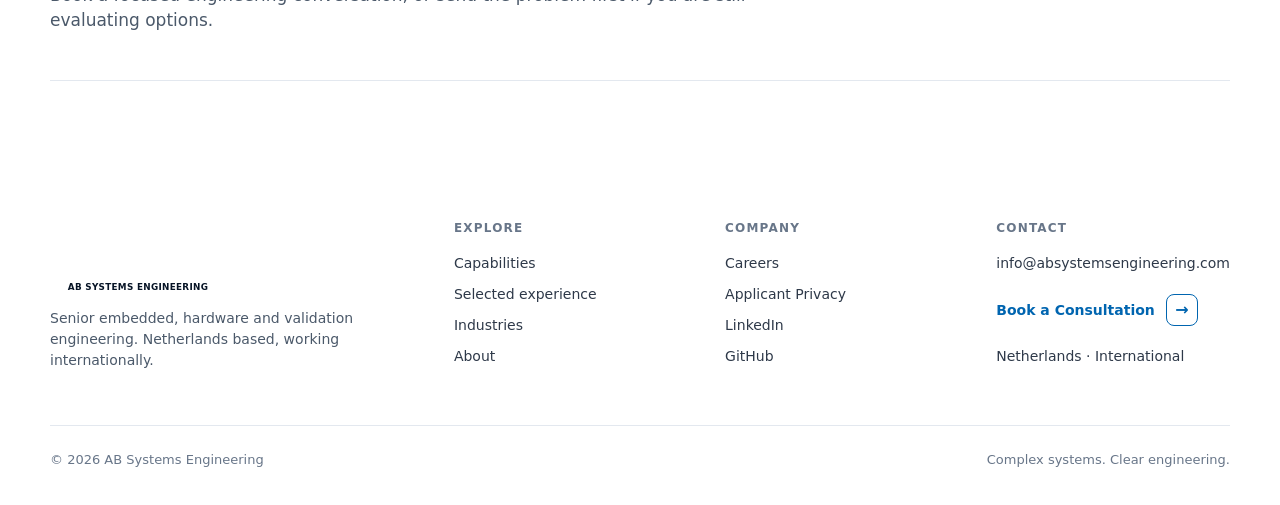
==== commit 5e152e7c: "Final polish: robust SVG artwork, accessibility and SEO details" ====
--- a/public/index.html
+++ b/public/index.html
@@ -6,17 +6,22 @@
   <title>AB Systems Engineering | Embedded, Hardware & Validation Engineering</title>
   <meta name="description" content="AB Systems Engineering helps technology teams bring complex embedded, hardware and validation systems from prototype to reliable deployment.">
   <meta name="theme-color" content="#071426">
+  <meta name="robots" content="index,follow">
+  <link rel="canonical" href="https://absystemsengineering.com/">
   <meta property="og:title" content="AB Systems Engineering">
   <meta property="og:description" content="Complex systems. Clear engineering.">
   <meta property="og:type" content="website">
+  <meta property="og:url" content="https://absystemsengineering.com/">
+  <meta property="og:site_name" content="AB Systems Engineering">
   <meta property="og:image" content="https://absystemsengineering.com/assets/ab-logo-web.png">
+  <meta name="twitter:card" content="summary">
   <link rel="icon" type="image/svg+xml" href="/assets/favicon.svg">
   <link rel="icon" type="image/png" sizes="32x32" href="/assets/favicon-32.png">
   <link rel="icon" type="image/png" sizes="16x16" href="/assets/favicon-16.png">
   <link rel="apple-touch-icon" href="/assets/apple-touch-icon.png">
   <style>
     :root{--ink:#071426;--muted:#4b596a;--line:#e3e8ef;--soft:#f6f8fb;--white:#fff;--blue:#0065b0;--navy:#061120;--radius:24px}
-    *{box-sizing:border-box}html{scroll-behavior:smooth}body{margin:0;color:var(--ink);background:var(--white);font-family:Inter,ui-sans-serif,system-ui,-apple-system,BlinkMacSystemFont,"Segoe UI",sans-serif;line-height:1.5;-webkit-font-smoothing:antialiased}a{color:inherit;text-decoration:none}.container{width:min(1180px,calc(100% - 44px));margin:0 auto}
+    *{box-sizing:border-box}html{scroll-behavior:smooth}body{margin:0;color:var(--ink);background:var(--white);font-family:Inter,ui-sans-serif,system-ui,-apple-system,BlinkMacSystemFont,"Segoe UI",sans-serif;line-height:1.5;-webkit-font-smoothing:antialiased;overflow-x:hidden}a{color:inherit;text-decoration:none}.container{width:min(1180px,calc(100% - 44px));margin:0 auto}section[id]{scroll-margin-top:110px}a:focus-visible,button:focus-visible,input:focus-visible,select:focus-visible{outline:3px solid rgba(0,101,176,.28);outline-offset:4px}.skip-link{position:fixed;left:16px;top:12px;z-index:1000;padding:10px 14px;border-radius:8px;background:#fff;color:var(--ink);font-weight:800;transform:translateY(-160%);box-shadow:0 8px 24px rgba(7,20,38,.14)}.skip-link:focus{transform:translateY(0)}
 
     header{position:sticky;top:0;z-index:50;background:rgba(255,255,255,.94);backdrop-filter:blur(18px);border-bottom:1px solid rgba(227,232,239,.88)}nav{min-height:96px;display:flex;align-items:center;justify-content:space-between;gap:28px}.brand{display:flex;align-items:center}.brand-lockup{--brand-width:186px;width:var(--brand-width);display:grid;justify-items:center;gap:2px}.brand-symbol{width:100%;height:calc(var(--brand-width)*.355);overflow:hidden}.brand-symbol img{display:block;width:100%;height:auto}.brand-wordmark{font-size:calc(var(--brand-width)*.05);font-weight:600;letter-spacing:.035em;line-height:1;color:var(--ink);white-space:nowrap}.footer-brand .brand-lockup{--brand-width:176px}
     .navlinks{display:flex;align-items:center;gap:28px}.navlinks>a{position:relative;display:inline-flex;align-items:center;min-height:38px;color:#344052;font-size:14px;font-weight:650;transition:color .18s ease}.navlinks>a:not(.consult-cta)::after{content:"";position:absolute;left:0;right:0;bottom:2px;height:1px;background:var(--blue);transform:scaleX(0);transform-origin:left;transition:transform .18s ease}.navlinks>a:hover{color:var(--blue)}.navlinks>a:not(.consult-cta):hover::after{transform:scaleX(1)}
@@ -28,13 +33,13 @@
     section{padding:92px 0}.section-head{display:flex;justify-content:space-between;gap:40px;align-items:end;margin-bottom:38px}.section-title{max-width:760px;margin:10px 0 0;font-size:clamp(36px,5vw,56px);line-height:1.02;letter-spacing:-.05em}.section-copy{max-width:600px;margin:0;color:var(--muted);font-size:16px}
     .about{background:var(--white)}.about-grid{display:grid;grid-template-columns:1.05fr .95fr;gap:70px;align-items:start}.about-copy p{margin:0 0 20px;color:var(--muted);font-size:17px}.about-copy strong{color:var(--ink)}.about-links{display:flex;flex-wrap:wrap;gap:24px;margin-top:28px}.cred-grid{display:grid;gap:12px}.cred{padding:22px;border:1px solid var(--line);border-radius:18px;background:var(--soft)}.cred span{font-size:12px;color:#687689}.cred strong{display:block;margin-top:8px;font-size:20px;letter-spacing:-.025em}.cred p{margin:7px 0 0;color:var(--muted);font-size:14px}
 
-    .capabilities{background:var(--soft)}.cap-grid{display:grid;grid-template-columns:repeat(2,1fr);gap:16px}.cap{padding:28px;border:1px solid var(--line);border-radius:20px;background:#fff}.cap-top{display:flex;justify-content:space-between;gap:18px;align-items:center}.cap-no{font-size:12px;color:#687689}.cap-icon{width:38px;height:38px;padding:8px;border:1px solid var(--line);border-radius:10px;color:var(--blue);background:#fbfdff;flex:0 0 auto}.cap-icon *{vector-effect:non-scaling-stroke}.cap h3{margin:18px 0 9px;font-size:25px;letter-spacing:-.035em}.cap p{margin:0;color:var(--muted);font-size:15px}.cap-outcome{margin-top:22px;padding-top:18px;border-top:1px solid var(--line);font-size:14px;font-weight:750;color:var(--ink)}
+    .capabilities{background:var(--soft)}.cap-grid{display:grid;grid-template-columns:repeat(2,1fr);gap:16px}.cap{padding:28px;border:1px solid var(--line);border-radius:20px;background:#fff;transition:border-color .18s ease,transform .18s ease}.cap:hover{border-color:#c7d4e1;transform:translateY(-2px)}.cap-top{display:flex;justify-content:space-between;gap:18px;align-items:center}.cap-no{font-size:12px;color:#687689}.cap-icon{width:38px;height:38px;padding:8px;border:1px solid var(--line);border-radius:10px;color:var(--blue);background:#fbfdff;flex:0 0 auto}.cap-icon *{vector-effect:non-scaling-stroke}.cap h3{margin:18px 0 9px;font-size:25px;letter-spacing:-.035em}.cap p{margin:0;color:var(--muted);font-size:15px}.cap-outcome{margin-top:22px;padding-top:18px;border-top:1px solid var(--line);font-size:14px;font-weight:750;color:var(--ink)}
 
-    .experience-grid{display:grid;grid-template-columns:repeat(3,1fr);gap:16px}.experience-card{overflow:hidden;border:1px solid var(--line);border-radius:22px;background:#fff}.experience-image{display:block;width:100%;aspect-ratio:1024/384;object-fit:cover;background:var(--navy)}.experience-body{padding:24px}.experience-body h3{margin:0 0 9px;font-size:22px;letter-spacing:-.03em}.experience-body p{margin:0;color:var(--muted);font-size:14px}
+    .experience-grid{display:grid;grid-template-columns:repeat(3,1fr);gap:16px;align-items:stretch}.experience-card{display:flex;flex-direction:column;height:100%;overflow:hidden;border:1px solid var(--line);border-radius:22px;background:#fff;transition:border-color .18s ease,transform .18s ease,box-shadow .18s ease}.experience-card:hover{border-color:#c7d4e1;transform:translateY(-3px);box-shadow:0 14px 34px rgba(7,20,38,.07)}.experience-image{display:block;width:100%;aspect-ratio:1024/384;object-fit:cover;background:var(--navy);border-bottom:1px solid rgba(227,232,239,.7)}.experience-body{padding:24px;flex:1}.experience-body h3{margin:0 0 9px;font-size:22px;letter-spacing:-.03em}.experience-body p{margin:0;color:var(--muted);font-size:14px}
 
     .process{background:var(--navy);color:#fff}.process .section-label{color:#fff}.process .section-title{max-width:800px}.process-track{display:grid;grid-template-columns:repeat(4,1fr);margin-top:48px;position:relative}.process-track::before{content:"";position:absolute;top:18px;left:4%;right:4%;height:1px;background:rgba(255,255,255,.22)}.process-step{position:relative;padding-right:28px}.step-dot{position:relative;z-index:1;display:grid;place-items:center;width:36px;height:36px;border:1px solid var(--blue);border-radius:50%;background:var(--navy);color:#fff;font-size:12px;font-weight:800}.process-step strong{display:block;margin-top:24px;font-size:28px;letter-spacing:-.04em}.process-step p{margin:8px 0 0;color:#b7c2d0;font-size:14px;max-width:220px}
 
-    .industries{padding:72px 0;background:var(--soft)}.industry-grid{display:grid;grid-template-columns:repeat(3,1fr);gap:12px;margin-top:26px}.industry{display:flex;align-items:center;justify-content:space-between;gap:18px;padding:18px 20px;border:1px solid var(--line);border-radius:14px;background:#fff;font-size:15px;font-weight:750;text-align:left}.industry span:last-child{color:var(--blue)}.industry:hover{border-color:var(--blue)}
+    .industries{padding:72px 0;background:var(--soft)}.industry-grid{display:grid;grid-template-columns:repeat(3,1fr);gap:12px;margin-top:26px}.industry{display:flex;align-items:center;justify-content:space-between;gap:18px;padding:18px 20px;border:1px solid var(--line);border-radius:14px;background:#fff;font-size:15px;font-weight:750;text-align:left;transition:border-color .18s ease,transform .18s ease}.industry span:last-child{color:var(--blue);transition:transform .18s ease}.industry:hover{border-color:var(--blue);transform:translateY(-1px)}.industry:hover span:last-child{transform:translateX(3px)}
 
     .cta{padding:82px 0}.cta-box{display:grid;grid-template-columns:1.3fr .7fr;gap:50px;align-items:center;padding:46px 0;border-top:1px solid var(--line);border-bottom:1px solid var(--line)}.cta-box h2{margin:0;font-size:clamp(38px,5vw,62px);letter-spacing:-.055em}.cta-box p{margin:10px 0 0;color:var(--muted);font-size:17px}.cta-actions{display:flex;justify-content:flex-end;flex-wrap:wrap;gap:24px}
 
@@ -42,17 +47,20 @@
 
     @media(max-width:980px){.hero-grid,.about-grid,.cta-box{grid-template-columns:1fr}.hero-proof{max-width:520px}.cap-grid,.experience-grid,.industry-grid,.footer-grid{grid-template-columns:1fr 1fr}.process-track{grid-template-columns:1fr 1fr;gap:38px}.process-track::before{display:none}.cta-actions{justify-content:flex-start}.navlinks{gap:20px}.navlinks>a:not(.nav-priority){display:none}}
     @media(max-width:620px){.container{width:min(100% - 26px,1180px)}nav{min-height:82px;gap:18px}.brand-lockup{--brand-width:154px}.footer-brand .brand-lockup{--brand-width:158px}.navlinks{gap:12px}.navlinks>a{font-size:12px;min-height:34px}.navlinks .consult-cta{gap:7px}.navlinks .consult-cta .action-arrow{width:28px;height:28px;font-size:14px}.hero{padding:54px 0 56px}h1{font-size:52px}.hero-actions{gap:20px}.proof-strip,.cap-grid,.experience-grid,.industry-grid,.footer-grid,.process-track{grid-template-columns:1fr}.proof-item,.proof-item+.proof-item{padding:16px 0;border-left:0;border-top:1px solid var(--line)}.proof-item:first-child{border-top:0}.about-grid{gap:38px}section{padding:70px 0}.industries{padding:58px 0}.experience-grid{gap:14px}.process-step{padding-right:0}.cta{padding:62px 0}.footer-grid{gap:28px}.footer-bottom{margin-top:34px}}
-    @media(prefers-reduced-motion:reduce){html{scroll-behavior:auto}*,*::before,*::after{transition:none!important}}
+    @media(prefers-reduced-motion:reduce){html{scroll-behavior:auto}*,*::before,*::after{transition:none!important;transform:none!important}}
   </style>
+  <script type="application/ld+json">{"@context":"https://schema.org","@type":"ProfessionalService","name":"AB Systems Engineering","url":"https://absystemsengineering.com/","email":"info@absystemsengineering.com","description":"Embedded, hardware and validation engineering for complex technology products.","areaServed":["Netherlands","Europe","International"]}</script>
 </head>
 <body>
+<a class="skip-link" href="#main-content">Skip to content</a>
 <header>
   <nav class="container" aria-label="Primary navigation">
     <a class="brand" href="#top" aria-label="AB Systems Engineering home"><span class="brand-lockup"><span class="brand-symbol"><img src="/assets/ab-systems-engineering-logo.svg" alt="" aria-hidden="true"></span><span class="brand-wordmark">AB SYSTEMS ENGINEERING</span></span></a>
     <div class="navlinks"><a href="#capabilities">Capabilities</a><a href="#about">About</a><a href="#industries">Industries</a><a class="nav-priority" href="/careers/">Careers</a><a class="consult-cta nav-priority" href="https://calendar.google.com/calendar/appointments/schedules/AcZssZ2g-VECLRk49Ntu7JBQC6dBl3aFF4do2EPfmo5kvElZtPKDEE5jALPYyBqP4YDxmiGmeCvr-DSj?gv=true" target="_blank" rel="noopener">Book a Consultation <span class="action-arrow" aria-hidden="true">→</span></a></div>
   </nav>
 </header>
-<main id="top">
+<main id="main-content">
+  <span id="top"></span>
   <section class="hero">
     <div class="container">
       <div class="hero-grid">
@@ -72,7 +80,7 @@
     <article class="cap"><div class="cap-top"><svg class="cap-icon" viewBox="0 0 24 24" fill="none" stroke="currentColor" stroke-width="1.6" stroke-linecap="round" stroke-linejoin="round" aria-hidden="true"><circle cx="6" cy="12" r="2"/><circle cx="18" cy="6" r="2"/><circle cx="18" cy="18" r="2"/><path d="m8 11 8-4M8 13l8 4"/></svg><span class="cap-no">04</span></div><h3>Connected intelligence</h3><p>Sensing, edge data, IoT integration and intelligent system behaviour.</p><div class="cap-outcome">Outcome: connected functionality integrated without losing system-level reliability.</div></article>
   </div></div></section>
 
-  <section id="experience"><div class="container"><div class="section-head"><div><div class="section-label">Selected experience</div><h2 class="section-title">The kind of engineering brought into each engagement.</h2></div><p class="section-copy">Representative experience from prior engineering roles and technical projects; client and employer confidentiality is respected.</p></div><div class="experience-grid"><article class="experience-card"><img class="experience-image" src="/assets/experience-validation.svg" alt="Blueprint-style illustration of PCB validation with probes, oscilloscope traces and engineering results" loading="lazy" decoding="async"><div class="experience-body"><h3>Validation &amp; characterization</h3><p>Automated data acquisition, lab instrumentation, HIL, statistical analysis, root-cause investigation and release evidence.</p></div></article><article class="experience-card"><img class="experience-image" src="/assets/experience-embedded-connected.svg" alt="Blueprint-style illustration of an embedded connected system with sensors, PCB, wireless gateway and cloud data" loading="lazy" decoding="async"><div class="experience-body"><h3>Embedded &amp; connected systems</h3><p>Firmware bring-up, PCBA validation, sensors, interfaces, connectivity and multidisciplinary hardware/software integration.</p></div></article><article class="experience-card"><img class="experience-image" src="/assets/experience-medical-sensing-energy.svg" alt="Blueprint-style illustration of sensor measurement, signal analysis, energy storage and verification evidence" loading="lazy" decoding="async"><div class="experience-body"><h3>Medical, sensing &amp; energy systems</h3><p>Repeatable test environments, signal analysis, instrumentation workflows and engineering evidence for real-world products.</p></div></article></div></div></section>
+  <section id="experience"><div class="container"><div class="section-head"><div><div class="section-label">Selected experience</div><h2 class="section-title">The kind of engineering brought into each engagement.</h2></div><p class="section-copy">Representative experience from prior engineering roles and technical projects; client and employer confidentiality is respected.</p></div><div class="experience-grid"><article class="experience-card"><img class="experience-image" src="/assets/experience-validation.svg?v=3" alt="Blueprint-style illustration of PCB validation with probes, oscilloscope traces and engineering results" loading="lazy" decoding="async"><div class="experience-body"><h3>Validation &amp; characterization</h3><p>Automated data acquisition, lab instrumentation, HIL, statistical analysis, root-cause investigation and release evidence.</p></div></article><article class="experience-card"><img class="experience-image" src="/assets/experience-embedded-connected.svg?v=3" alt="Blueprint-style illustration of an embedded connected system with sensors, PCB, wireless gateway and cloud data" loading="lazy" decoding="async"><div class="experience-body"><h3>Embedded &amp; connected systems</h3><p>Firmware bring-up, PCBA validation, sensors, interfaces, connectivity and multidisciplinary hardware/software integration.</p></div></article><article class="experience-card"><img class="experience-image" src="/assets/experience-medical-sensing-energy.svg?v=3" alt="Blueprint-style illustration of sensor measurement, signal analysis, energy storage and verification evidence" loading="lazy" decoding="async"><div class="experience-body"><h3>Medical, sensing &amp; energy systems</h3><p>Repeatable test environments, signal analysis, instrumentation workflows and engineering evidence for real-world products.</p></div></article></div></div></section>
 
   <section class="process" id="approach"><div class="container"><div class="section-label">How we work</div><h2 class="section-title">Frame. Build. Validate. Scale.</h2><div class="process-track"><div class="process-step"><span class="step-dot">01</span><strong>Frame</strong><p>Define the technical question, constraints and evidence needed.</p></div><div class="process-step"><span class="step-dot">02</span><strong>Build</strong><p>Create the prototype, fixture, automation or experiment that produces useful evidence quickly.</p></div><div class="process-step"><span class="step-dot">03</span><strong>Validate</strong><p>Measure behaviour, expose failure modes and verify the system against clear criteria.</p></div><div class="process-step"><span class="step-dot">04</span><strong>Scale</strong><p>Turn the learning into a repeatable path toward production, deployment or the next design revision.</p></div></div></div></section>
 
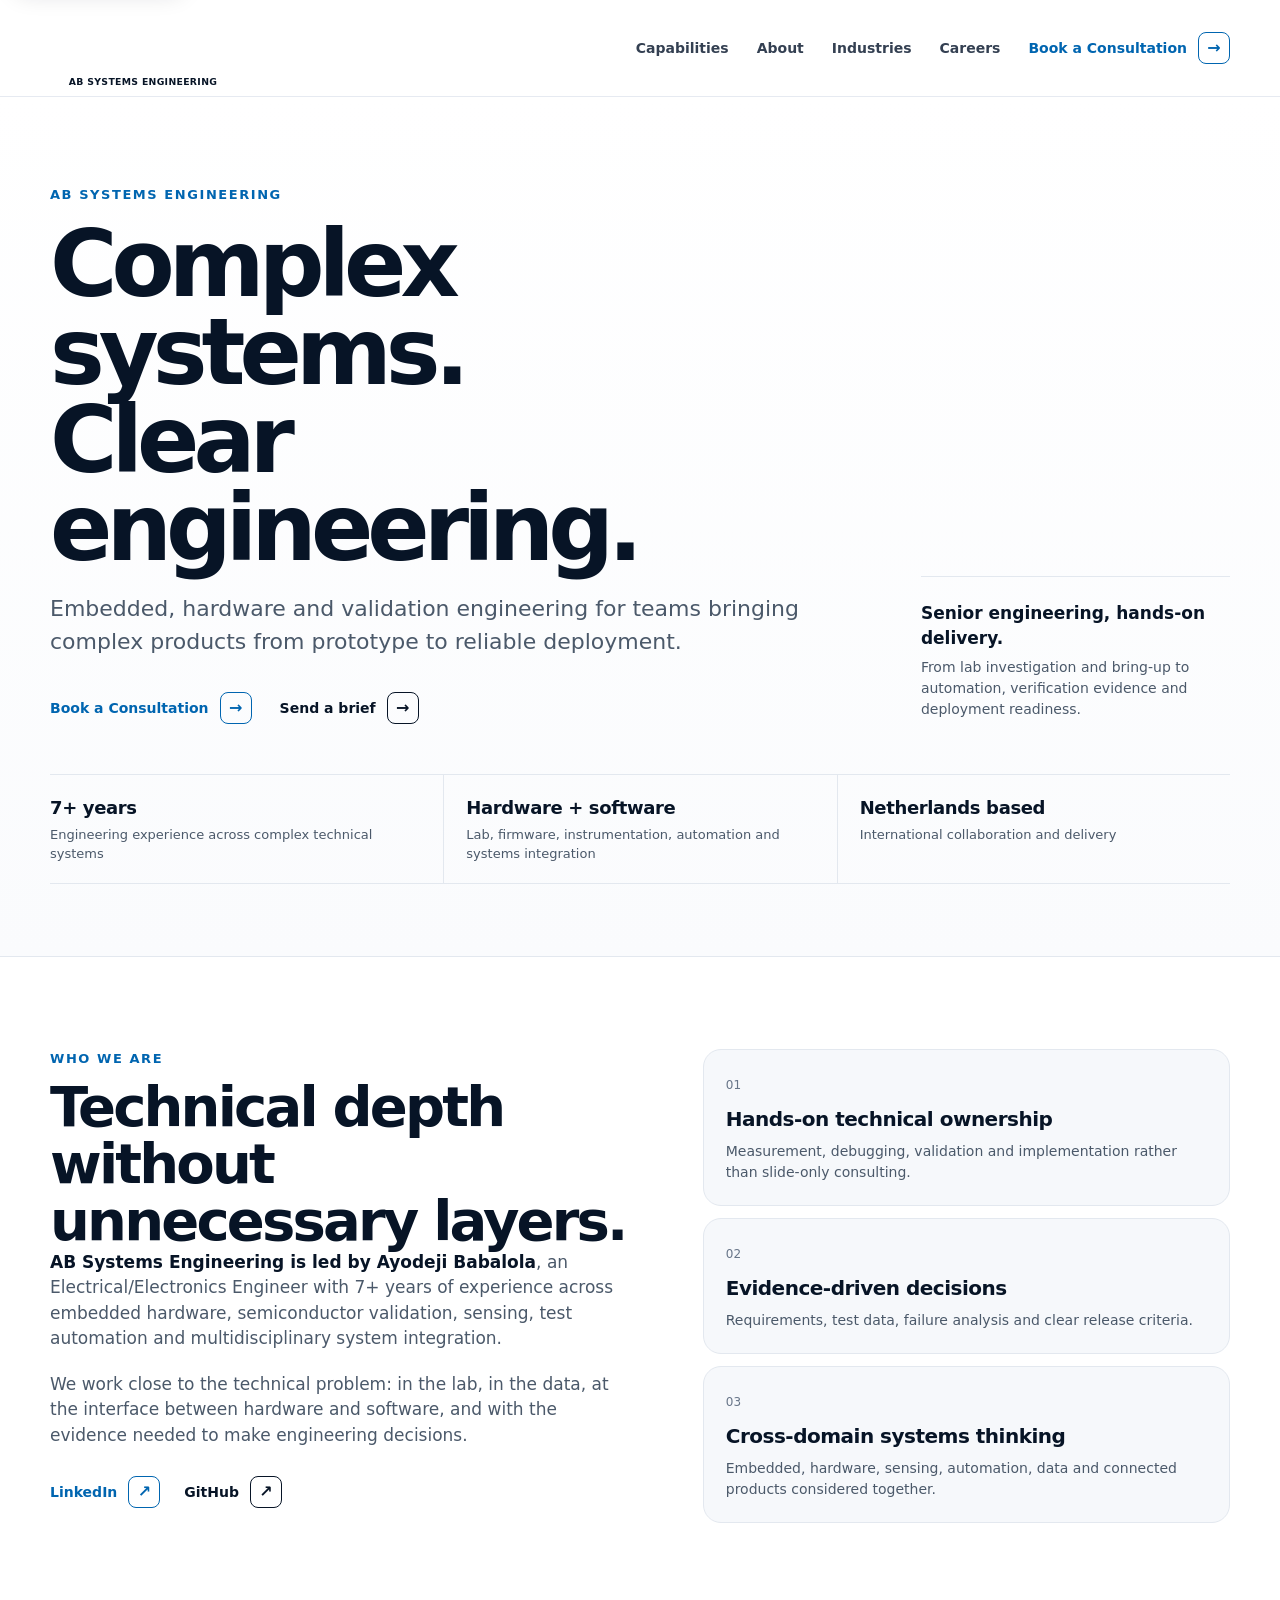
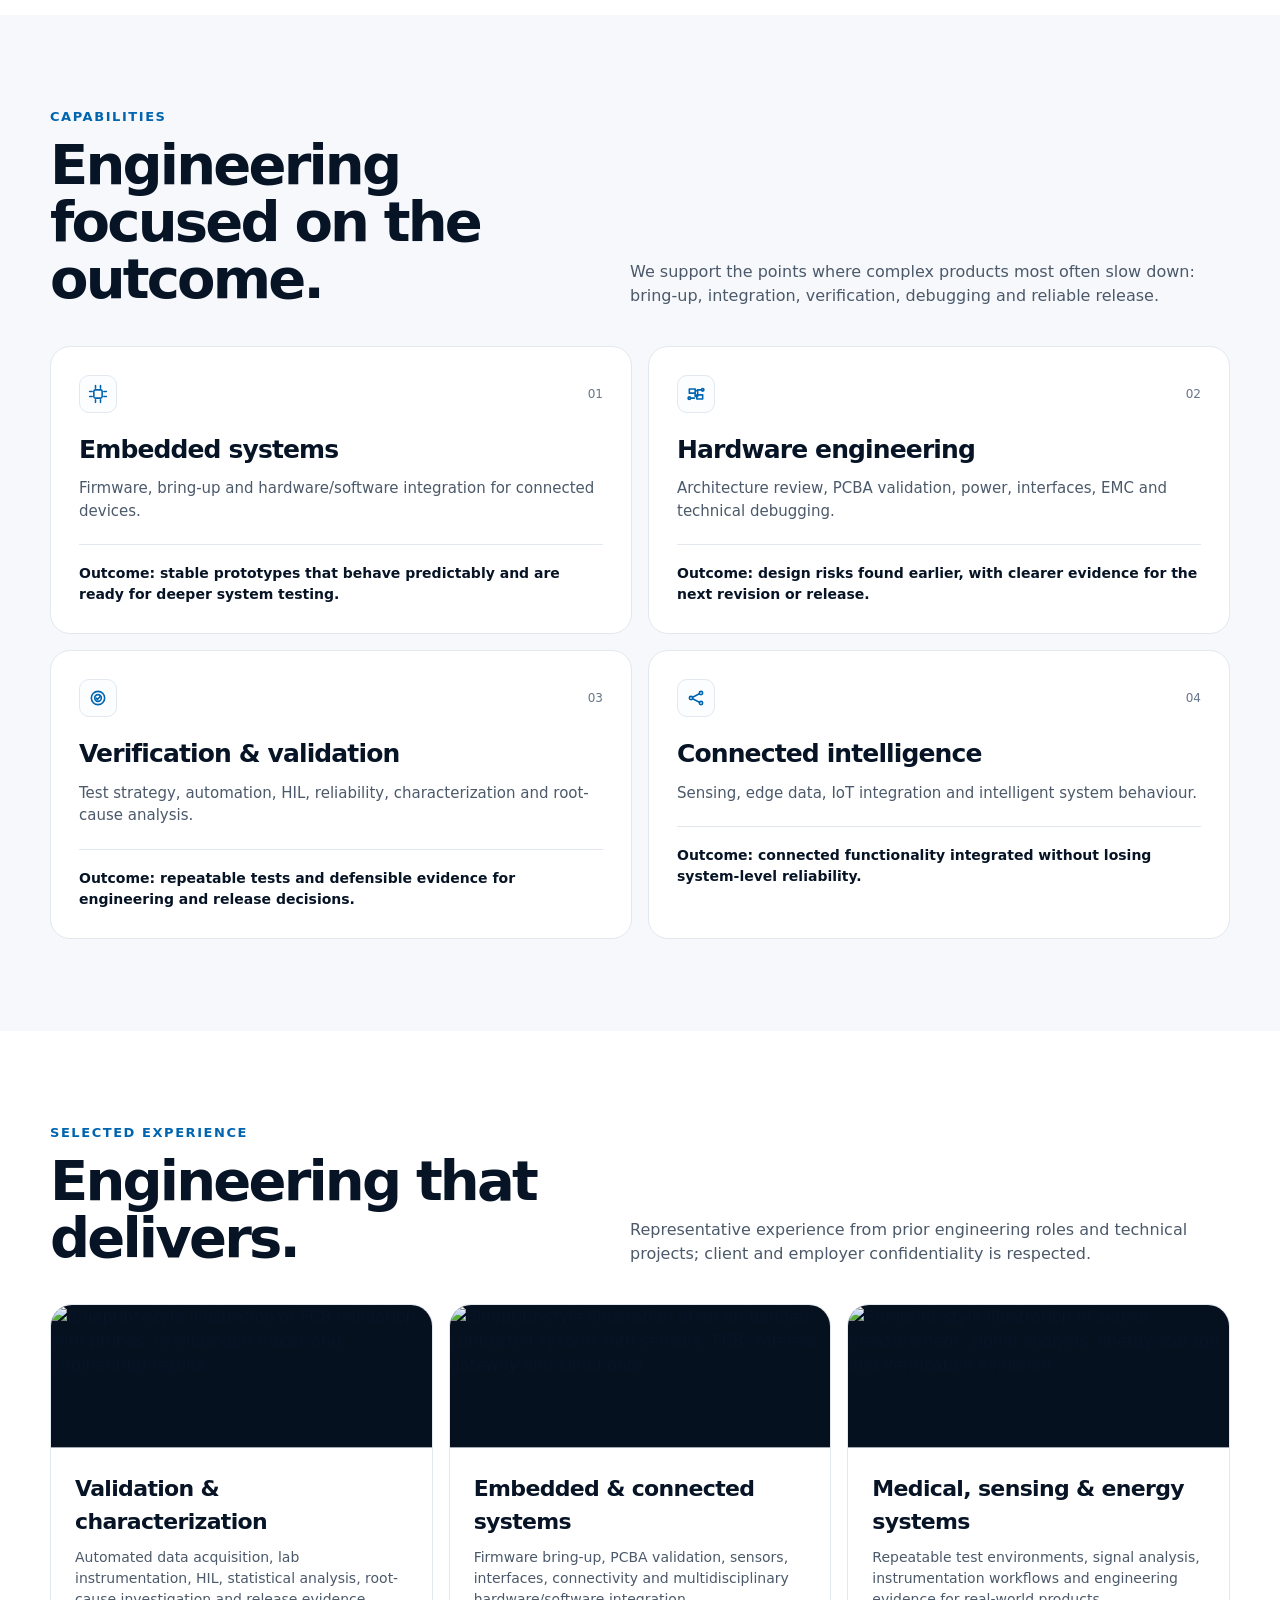
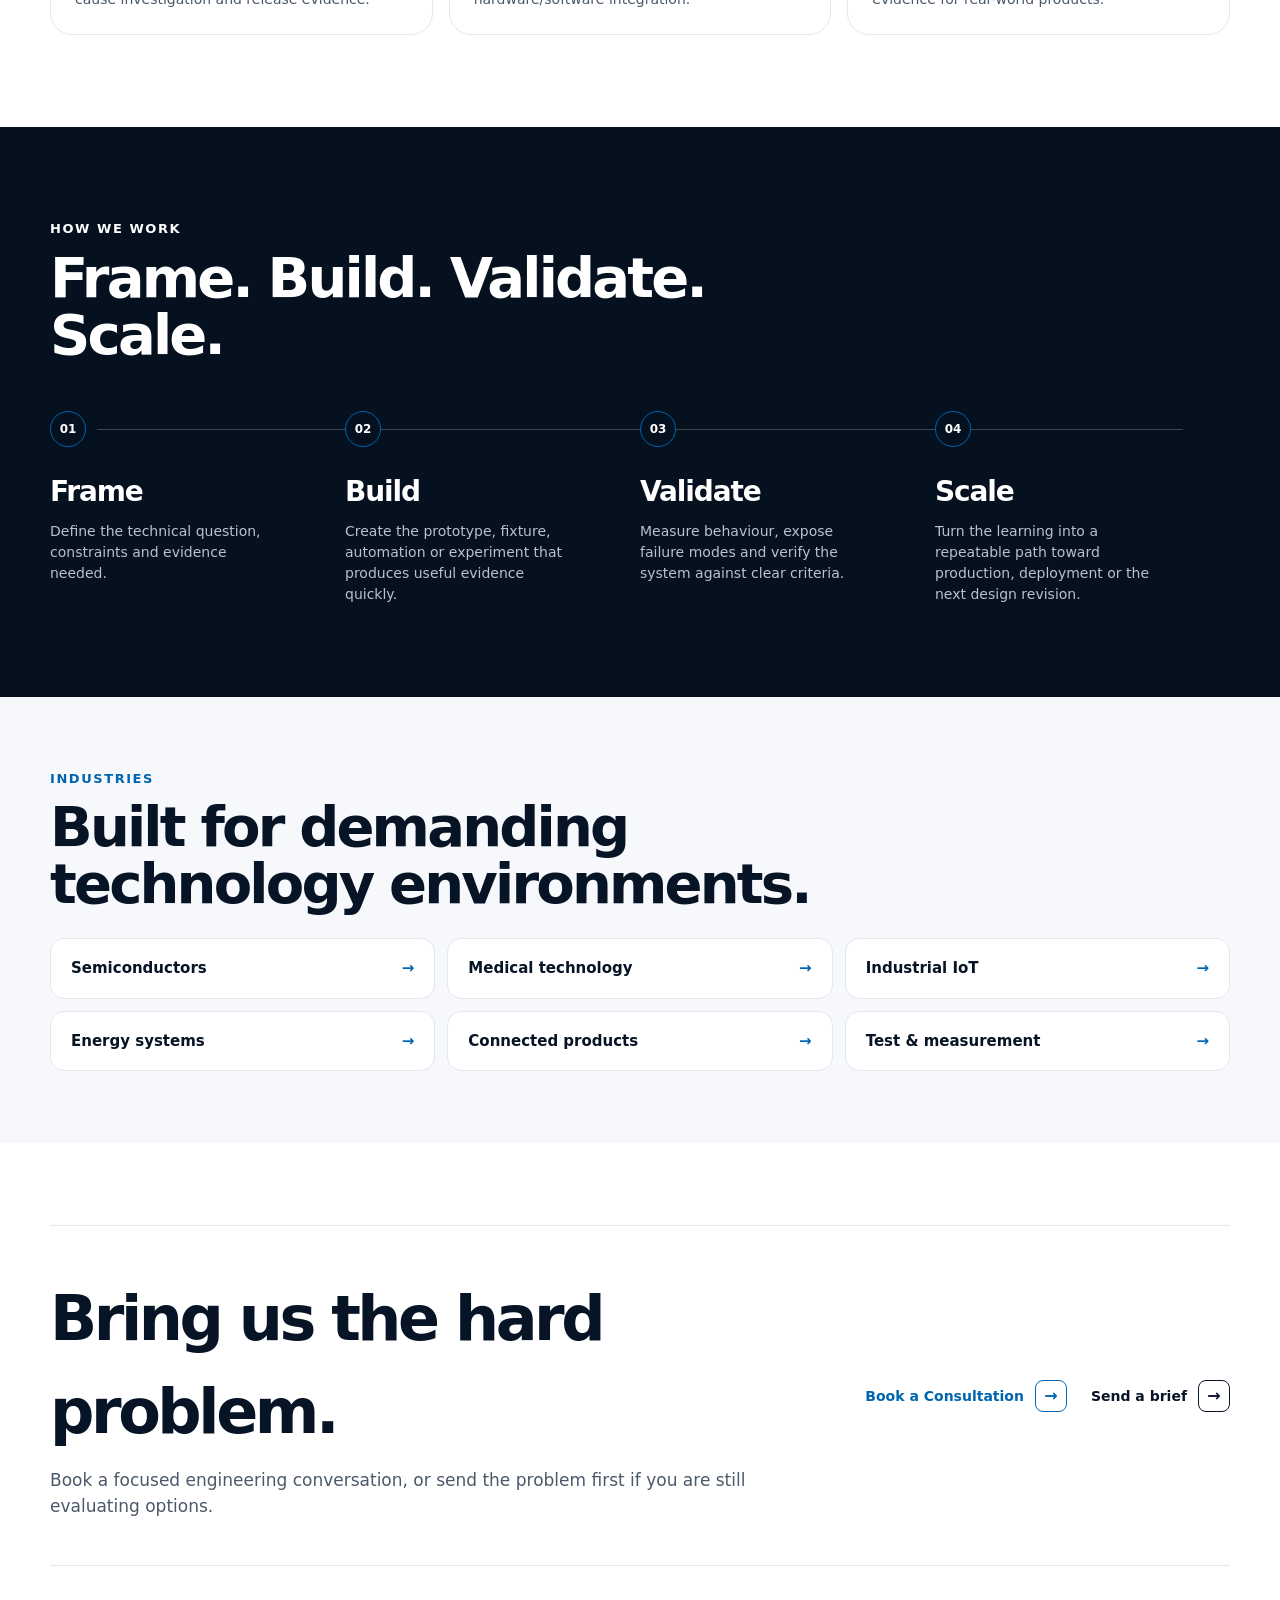
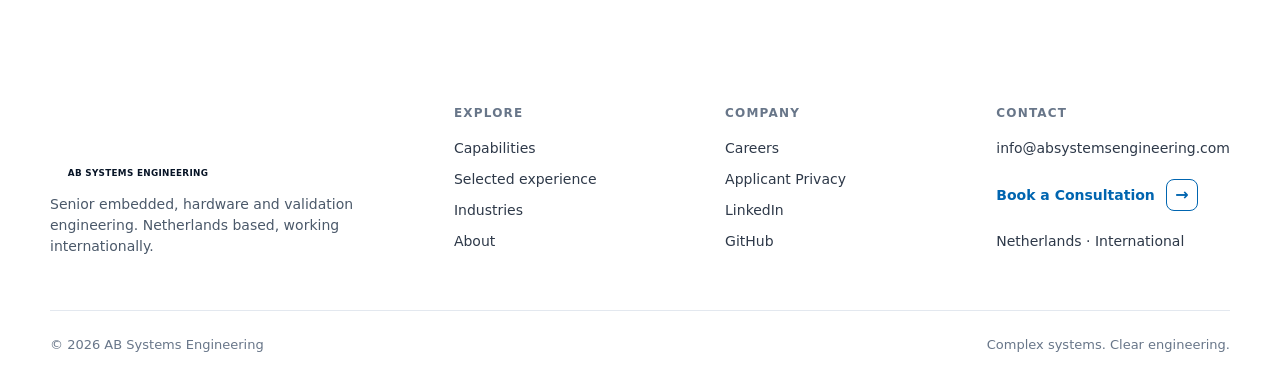
==== commit 90a8e1ec: "Refine selected experience headline" ====
--- a/public/index.html
+++ b/public/index.html
@@ -22,29 +22,18 @@
   <style>
     :root{--ink:#071426;--muted:#4b596a;--line:#e3e8ef;--soft:#f6f8fb;--white:#fff;--blue:#0065b0;--navy:#061120;--radius:24px}
     *{box-sizing:border-box}html{scroll-behavior:smooth}body{margin:0;color:var(--ink);background:var(--white);font-family:Inter,ui-sans-serif,system-ui,-apple-system,BlinkMacSystemFont,"Segoe UI",sans-serif;line-height:1.5;-webkit-font-smoothing:antialiased;overflow-x:hidden}a{color:inherit;text-decoration:none}.container{width:min(1180px,calc(100% - 44px));margin:0 auto}section[id]{scroll-margin-top:110px}a:focus-visible,button:focus-visible,input:focus-visible,select:focus-visible{outline:3px solid rgba(0,101,176,.28);outline-offset:4px}.skip-link{position:fixed;left:16px;top:12px;z-index:1000;padding:10px 14px;border-radius:8px;background:#fff;color:var(--ink);font-weight:800;transform:translateY(-160%);box-shadow:0 8px 24px rgba(7,20,38,.14)}.skip-link:focus{transform:translateY(0)}
-
     header{position:sticky;top:0;z-index:50;background:rgba(255,255,255,.94);backdrop-filter:blur(18px);border-bottom:1px solid rgba(227,232,239,.88)}nav{min-height:96px;display:flex;align-items:center;justify-content:space-between;gap:28px}.brand{display:flex;align-items:center}.brand-lockup{--brand-width:186px;width:var(--brand-width);display:grid;justify-items:center;gap:2px}.brand-symbol{width:100%;height:calc(var(--brand-width)*.355);overflow:hidden}.brand-symbol img{display:block;width:100%;height:auto}.brand-wordmark{font-size:calc(var(--brand-width)*.05);font-weight:600;letter-spacing:.035em;line-height:1;color:var(--ink);white-space:nowrap}.footer-brand .brand-lockup{--brand-width:176px}
     .navlinks{display:flex;align-items:center;gap:28px}.navlinks>a{position:relative;display:inline-flex;align-items:center;min-height:38px;color:#344052;font-size:14px;font-weight:650;transition:color .18s ease}.navlinks>a:not(.consult-cta)::after{content:"";position:absolute;left:0;right:0;bottom:2px;height:1px;background:var(--blue);transform:scaleX(0);transform-origin:left;transition:transform .18s ease}.navlinks>a:hover{color:var(--blue)}.navlinks>a:not(.consult-cta):hover::after{transform:scaleX(1)}
-
     .consult-cta,.action-link{display:inline-flex;align-items:center;gap:11px;font-size:14px;font-weight:800;line-height:1}.consult-cta{color:var(--blue)!important}.action-link{color:var(--blue);transition:color .18s ease}.action-arrow{display:inline-grid;place-items:center;width:32px;height:32px;border:1px solid currentColor;border-radius:8px;color:inherit;font-size:16px;transition:transform .18s ease,background .18s ease,color .18s ease}.consult-cta:hover .action-arrow,.action-link:hover .action-arrow{transform:translateX(2px);background:var(--blue);border-color:var(--blue);color:#fff}.action-link.secondary{color:var(--ink)}.action-link.secondary:hover .action-arrow{background:var(--ink);border-color:var(--ink);color:#fff}.navlinks .consult-cta{min-height:38px}.footer-col .consult-cta{width:auto;margin:10px 0}
-
     .hero{padding:88px 0 72px;background:linear-gradient(180deg,#fff 0%,#fafbfd 100%);border-bottom:1px solid var(--line)}.hero-grid{display:grid;grid-template-columns:minmax(0,1.45fr) minmax(300px,.55fr);gap:56px;align-items:end}.eyebrow,.section-label{font-size:13px;font-weight:800;letter-spacing:.12em;text-transform:uppercase;color:var(--blue)}h1{margin:16px 0 18px;max-width:900px;font-size:clamp(54px,8vw,92px);line-height:.96;letter-spacing:-.065em}.lead{max-width:760px;margin:0;color:var(--muted);font-size:clamp(18px,2vw,22px)}.hero-actions{display:flex;flex-wrap:wrap;gap:28px;margin-top:34px}.hero-proof{padding:24px 0 4px;border-top:1px solid var(--line)}.hero-proof strong{display:block;margin-bottom:5px;font-size:17px}.hero-proof p{margin:0;color:var(--muted);font-size:14px}.proof-strip{display:grid;grid-template-columns:repeat(3,1fr);margin-top:50px;border-top:1px solid var(--line);border-bottom:1px solid var(--line)}.proof-item{padding:19px 22px 19px 0}.proof-item+.proof-item{padding-left:22px;border-left:1px solid var(--line)}.proof-item strong{display:block;font-size:18px;letter-spacing:-.02em}.proof-item span{display:block;margin-top:4px;color:var(--muted);font-size:13px}
-
     section{padding:92px 0}.section-head{display:flex;justify-content:space-between;gap:40px;align-items:end;margin-bottom:38px}.section-title{max-width:760px;margin:10px 0 0;font-size:clamp(36px,5vw,56px);line-height:1.02;letter-spacing:-.05em}.section-copy{max-width:600px;margin:0;color:var(--muted);font-size:16px}
     .about{background:var(--white)}.about-grid{display:grid;grid-template-columns:1.05fr .95fr;gap:70px;align-items:start}.about-copy p{margin:0 0 20px;color:var(--muted);font-size:17px}.about-copy strong{color:var(--ink)}.about-links{display:flex;flex-wrap:wrap;gap:24px;margin-top:28px}.cred-grid{display:grid;gap:12px}.cred{padding:22px;border:1px solid var(--line);border-radius:18px;background:var(--soft)}.cred span{font-size:12px;color:#687689}.cred strong{display:block;margin-top:8px;font-size:20px;letter-spacing:-.025em}.cred p{margin:7px 0 0;color:var(--muted);font-size:14px}
-
     .capabilities{background:var(--soft)}.cap-grid{display:grid;grid-template-columns:repeat(2,1fr);gap:16px}.cap{padding:28px;border:1px solid var(--line);border-radius:20px;background:#fff;transition:border-color .18s ease,transform .18s ease}.cap:hover{border-color:#c7d4e1;transform:translateY(-2px)}.cap-top{display:flex;justify-content:space-between;gap:18px;align-items:center}.cap-no{font-size:12px;color:#687689}.cap-icon{width:38px;height:38px;padding:8px;border:1px solid var(--line);border-radius:10px;color:var(--blue);background:#fbfdff;flex:0 0 auto}.cap-icon *{vector-effect:non-scaling-stroke}.cap h3{margin:18px 0 9px;font-size:25px;letter-spacing:-.035em}.cap p{margin:0;color:var(--muted);font-size:15px}.cap-outcome{margin-top:22px;padding-top:18px;border-top:1px solid var(--line);font-size:14px;font-weight:750;color:var(--ink)}
-
     .experience-grid{display:grid;grid-template-columns:repeat(3,1fr);gap:16px;align-items:stretch}.experience-card{display:flex;flex-direction:column;height:100%;overflow:hidden;border:1px solid var(--line);border-radius:22px;background:#fff;transition:border-color .18s ease,transform .18s ease,box-shadow .18s ease}.experience-card:hover{border-color:#c7d4e1;transform:translateY(-3px);box-shadow:0 14px 34px rgba(7,20,38,.07)}.experience-image{display:block;width:100%;aspect-ratio:1024/384;object-fit:cover;background:var(--navy);border-bottom:1px solid rgba(227,232,239,.7)}.experience-body{padding:24px;flex:1}.experience-body h3{margin:0 0 9px;font-size:22px;letter-spacing:-.03em}.experience-body p{margin:0;color:var(--muted);font-size:14px}
-
     .process{background:var(--navy);color:#fff}.process .section-label{color:#fff}.process .section-title{max-width:800px}.process-track{display:grid;grid-template-columns:repeat(4,1fr);margin-top:48px;position:relative}.process-track::before{content:"";position:absolute;top:18px;left:4%;right:4%;height:1px;background:rgba(255,255,255,.22)}.process-step{position:relative;padding-right:28px}.step-dot{position:relative;z-index:1;display:grid;place-items:center;width:36px;height:36px;border:1px solid var(--blue);border-radius:50%;background:var(--navy);color:#fff;font-size:12px;font-weight:800}.process-step strong{display:block;margin-top:24px;font-size:28px;letter-spacing:-.04em}.process-step p{margin:8px 0 0;color:#b7c2d0;font-size:14px;max-width:220px}
-
     .industries{padding:72px 0;background:var(--soft)}.industry-grid{display:grid;grid-template-columns:repeat(3,1fr);gap:12px;margin-top:26px}.industry{display:flex;align-items:center;justify-content:space-between;gap:18px;padding:18px 20px;border:1px solid var(--line);border-radius:14px;background:#fff;font-size:15px;font-weight:750;text-align:left;transition:border-color .18s ease,transform .18s ease}.industry span:last-child{color:var(--blue);transition:transform .18s ease}.industry:hover{border-color:var(--blue);transform:translateY(-1px)}.industry:hover span:last-child{transform:translateX(3px)}
-
     .cta{padding:82px 0}.cta-box{display:grid;grid-template-columns:1.3fr .7fr;gap:50px;align-items:center;padding:46px 0;border-top:1px solid var(--line);border-bottom:1px solid var(--line)}.cta-box h2{margin:0;font-size:clamp(38px,5vw,62px);letter-spacing:-.055em}.cta-box p{margin:10px 0 0;color:var(--muted);font-size:17px}.cta-actions{display:flex;justify-content:flex-end;flex-wrap:wrap;gap:24px}
-
     footer{padding:56px 0 36px}.footer-grid{display:grid;grid-template-columns:1.6fr repeat(3,1fr);gap:50px}.footer-brand p{max-width:330px;margin:16px 0 0;color:var(--muted);font-size:14px}.footer-col h3{margin:0 0 16px;font-size:12px;letter-spacing:.1em;text-transform:uppercase;color:#687689}.footer-col>a:not(.consult-cta){display:block;width:max-content;margin:10px 0;color:#2e3949;font-size:14px}.footer-col>a:not(.consult-cta):hover{color:var(--blue)}.footer-bottom{display:flex;justify-content:space-between;gap:20px;flex-wrap:wrap;margin-top:48px;padding-top:24px;border-top:1px solid var(--line);color:#687689;font-size:13px}
-
     @media(max-width:980px){.hero-grid,.about-grid,.cta-box{grid-template-columns:1fr}.hero-proof{max-width:520px}.cap-grid,.experience-grid,.industry-grid,.footer-grid{grid-template-columns:1fr 1fr}.process-track{grid-template-columns:1fr 1fr;gap:38px}.process-track::before{display:none}.cta-actions{justify-content:flex-start}.navlinks{gap:20px}.navlinks>a:not(.nav-priority){display:none}}
     @media(max-width:620px){.container{width:min(100% - 26px,1180px)}nav{min-height:82px;gap:18px}.brand-lockup{--brand-width:154px}.footer-brand .brand-lockup{--brand-width:158px}.navlinks{gap:12px}.navlinks>a{font-size:12px;min-height:34px}.navlinks .consult-cta{gap:7px}.navlinks .consult-cta .action-arrow{width:28px;height:28px;font-size:14px}.hero{padding:54px 0 56px}h1{font-size:52px}.hero-actions{gap:20px}.proof-strip,.cap-grid,.experience-grid,.industry-grid,.footer-grid,.process-track{grid-template-columns:1fr}.proof-item,.proof-item+.proof-item{padding:16px 0;border-left:0;border-top:1px solid var(--line)}.proof-item:first-child{border-top:0}.about-grid{gap:38px}section{padding:70px 0}.industries{padding:58px 0}.experience-grid{gap:14px}.process-step{padding-right:0}.cta{padding:62px 0}.footer-grid{gap:28px}.footer-bottom{margin-top:34px}}
     @media(prefers-reduced-motion:reduce){html{scroll-behavior:auto}*,*::before,*::after{transition:none!important;transform:none!important}}
@@ -80,7 +69,7 @@
     <article class="cap"><div class="cap-top"><svg class="cap-icon" viewBox="0 0 24 24" fill="none" stroke="currentColor" stroke-width="1.6" stroke-linecap="round" stroke-linejoin="round" aria-hidden="true"><circle cx="6" cy="12" r="2"/><circle cx="18" cy="6" r="2"/><circle cx="18" cy="18" r="2"/><path d="m8 11 8-4M8 13l8 4"/></svg><span class="cap-no">04</span></div><h3>Connected intelligence</h3><p>Sensing, edge data, IoT integration and intelligent system behaviour.</p><div class="cap-outcome">Outcome: connected functionality integrated without losing system-level reliability.</div></article>
   </div></div></section>
 
-  <section id="experience"><div class="container"><div class="section-head"><div><div class="section-label">Selected experience</div><h2 class="section-title">The kind of engineering brought into each engagement.</h2></div><p class="section-copy">Representative experience from prior engineering roles and technical projects; client and employer confidentiality is respected.</p></div><div class="experience-grid"><article class="experience-card"><img class="experience-image" src="/assets/experience-validation.svg?v=3" alt="Blueprint-style illustration of PCB validation with probes, oscilloscope traces and engineering results" loading="lazy" decoding="async"><div class="experience-body"><h3>Validation &amp; characterization</h3><p>Automated data acquisition, lab instrumentation, HIL, statistical analysis, root-cause investigation and release evidence.</p></div></article><article class="experience-card"><img class="experience-image" src="/assets/experience-embedded-connected.svg?v=3" alt="Blueprint-style illustration of an embedded connected system with sensors, PCB, wireless gateway and cloud data" loading="lazy" decoding="async"><div class="experience-body"><h3>Embedded &amp; connected systems</h3><p>Firmware bring-up, PCBA validation, sensors, interfaces, connectivity and multidisciplinary hardware/software integration.</p></div></article><article class="experience-card"><img class="experience-image" src="/assets/experience-medical-sensing-energy.svg?v=3" alt="Blueprint-style illustration of sensor measurement, signal analysis, energy storage and verification evidence" loading="lazy" decoding="async"><div class="experience-body"><h3>Medical, sensing &amp; energy systems</h3><p>Repeatable test environments, signal analysis, instrumentation workflows and engineering evidence for real-world products.</p></div></article></div></div></section>
+  <section id="experience"><div class="container"><div class="section-head"><div><div class="section-label">Selected experience</div><h2 class="section-title">Engineering that delivers.</h2></div><p class="section-copy">Representative experience from prior engineering roles and technical projects; client and employer confidentiality is respected.</p></div><div class="experience-grid"><article class="experience-card"><img class="experience-image" src="/assets/experience-validation.svg?v=3" alt="Blueprint-style illustration of PCB validation with probes, oscilloscope traces and engineering results" loading="lazy" decoding="async"><div class="experience-body"><h3>Validation &amp; characterization</h3><p>Automated data acquisition, lab instrumentation, HIL, statistical analysis, root-cause investigation and release evidence.</p></div></article><article class="experience-card"><img class="experience-image" src="/assets/experience-embedded-connected.svg?v=3" alt="Blueprint-style illustration of an embedded connected system with sensors, PCB, wireless gateway and cloud data" loading="lazy" decoding="async"><div class="experience-body"><h3>Embedded &amp; connected systems</h3><p>Firmware bring-up, PCBA validation, sensors, interfaces, connectivity and multidisciplinary hardware/software integration.</p></div></article><article class="experience-card"><img class="experience-image" src="/assets/experience-medical-sensing-energy.svg?v=3" alt="Blueprint-style illustration of sensor measurement, signal analysis, energy storage and verification evidence" loading="lazy" decoding="async"><div class="experience-body"><h3>Medical, sensing &amp; energy systems</h3><p>Repeatable test environments, signal analysis, instrumentation workflows and engineering evidence for real-world products.</p></div></article></div></div></section>
 
   <section class="process" id="approach"><div class="container"><div class="section-label">How we work</div><h2 class="section-title">Frame. Build. Validate. Scale.</h2><div class="process-track"><div class="process-step"><span class="step-dot">01</span><strong>Frame</strong><p>Define the technical question, constraints and evidence needed.</p></div><div class="process-step"><span class="step-dot">02</span><strong>Build</strong><p>Create the prototype, fixture, automation or experiment that produces useful evidence quickly.</p></div><div class="process-step"><span class="step-dot">03</span><strong>Validate</strong><p>Measure behaviour, expose failure modes and verify the system against clear criteria.</p></div><div class="process-step"><span class="step-dot">04</span><strong>Scale</strong><p>Turn the learning into a repeatable path toward production, deployment or the next design revision.</p></div></div></div></section>
 
